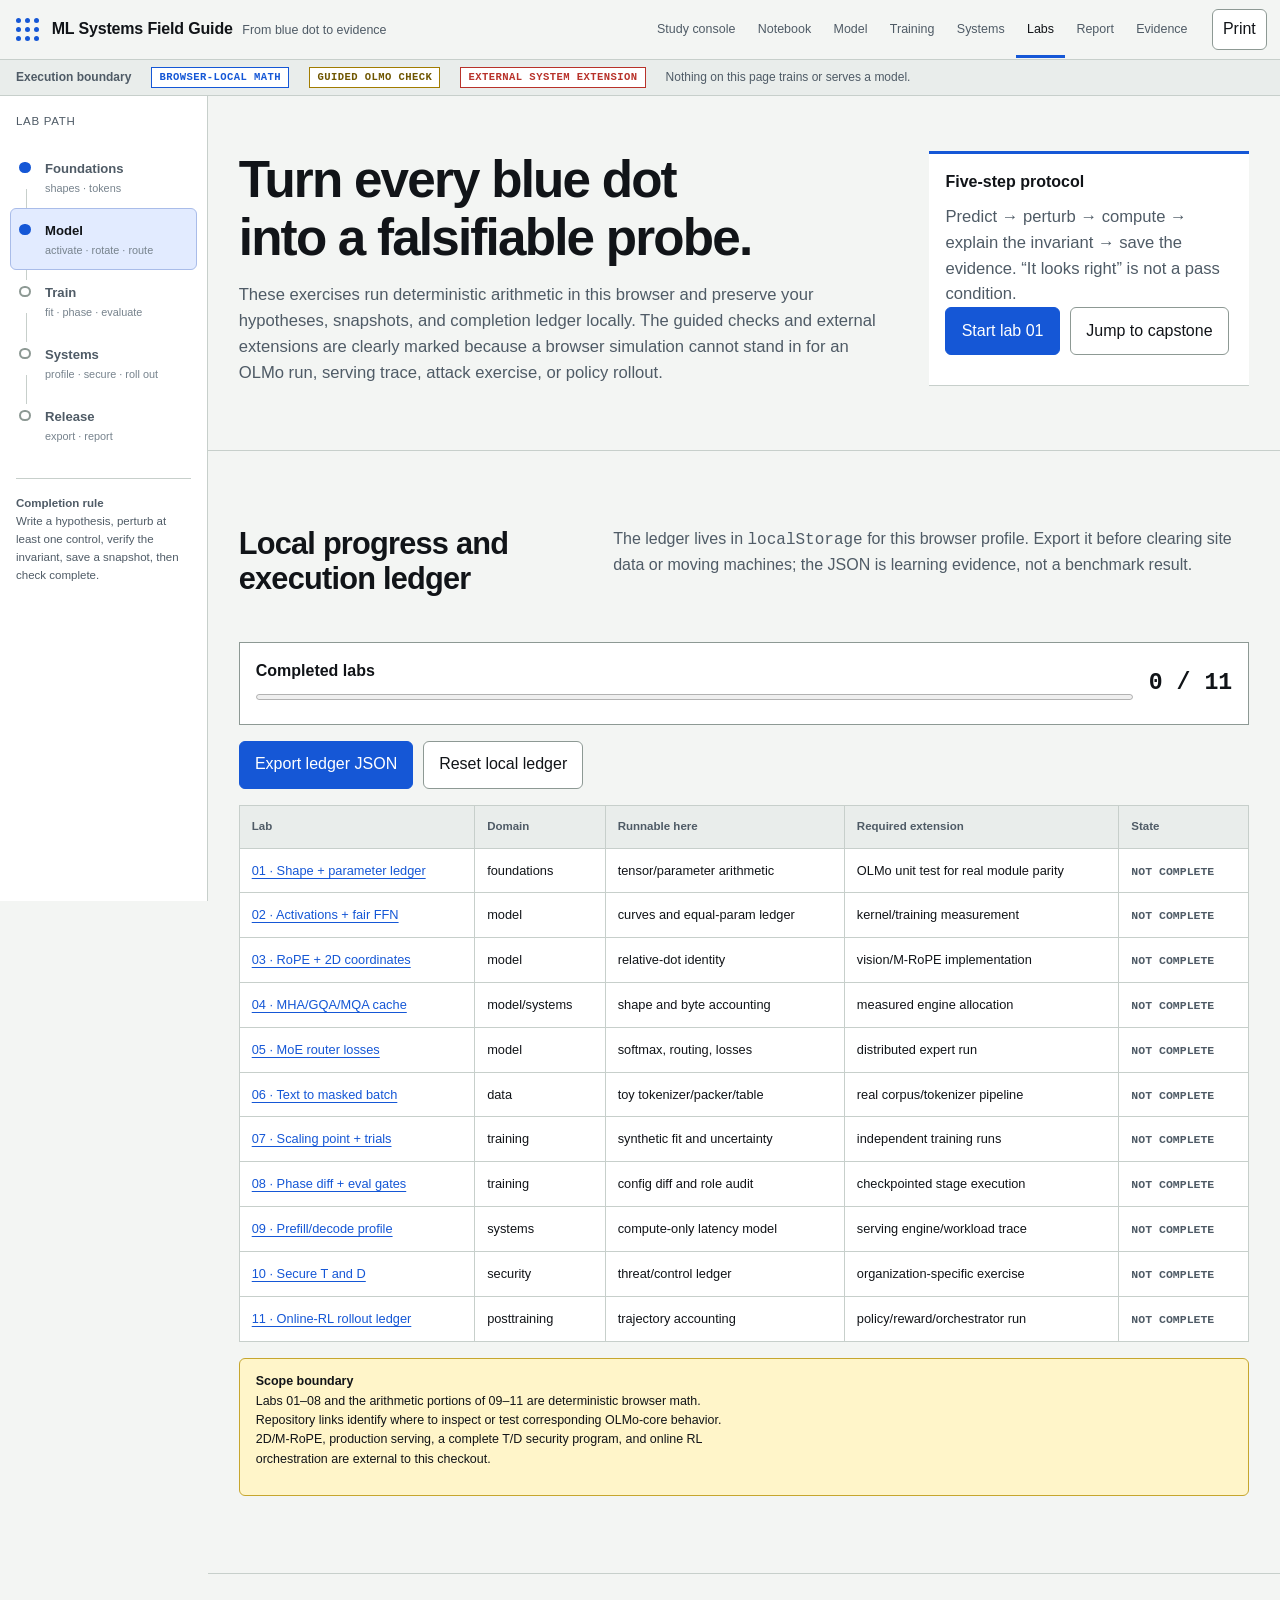
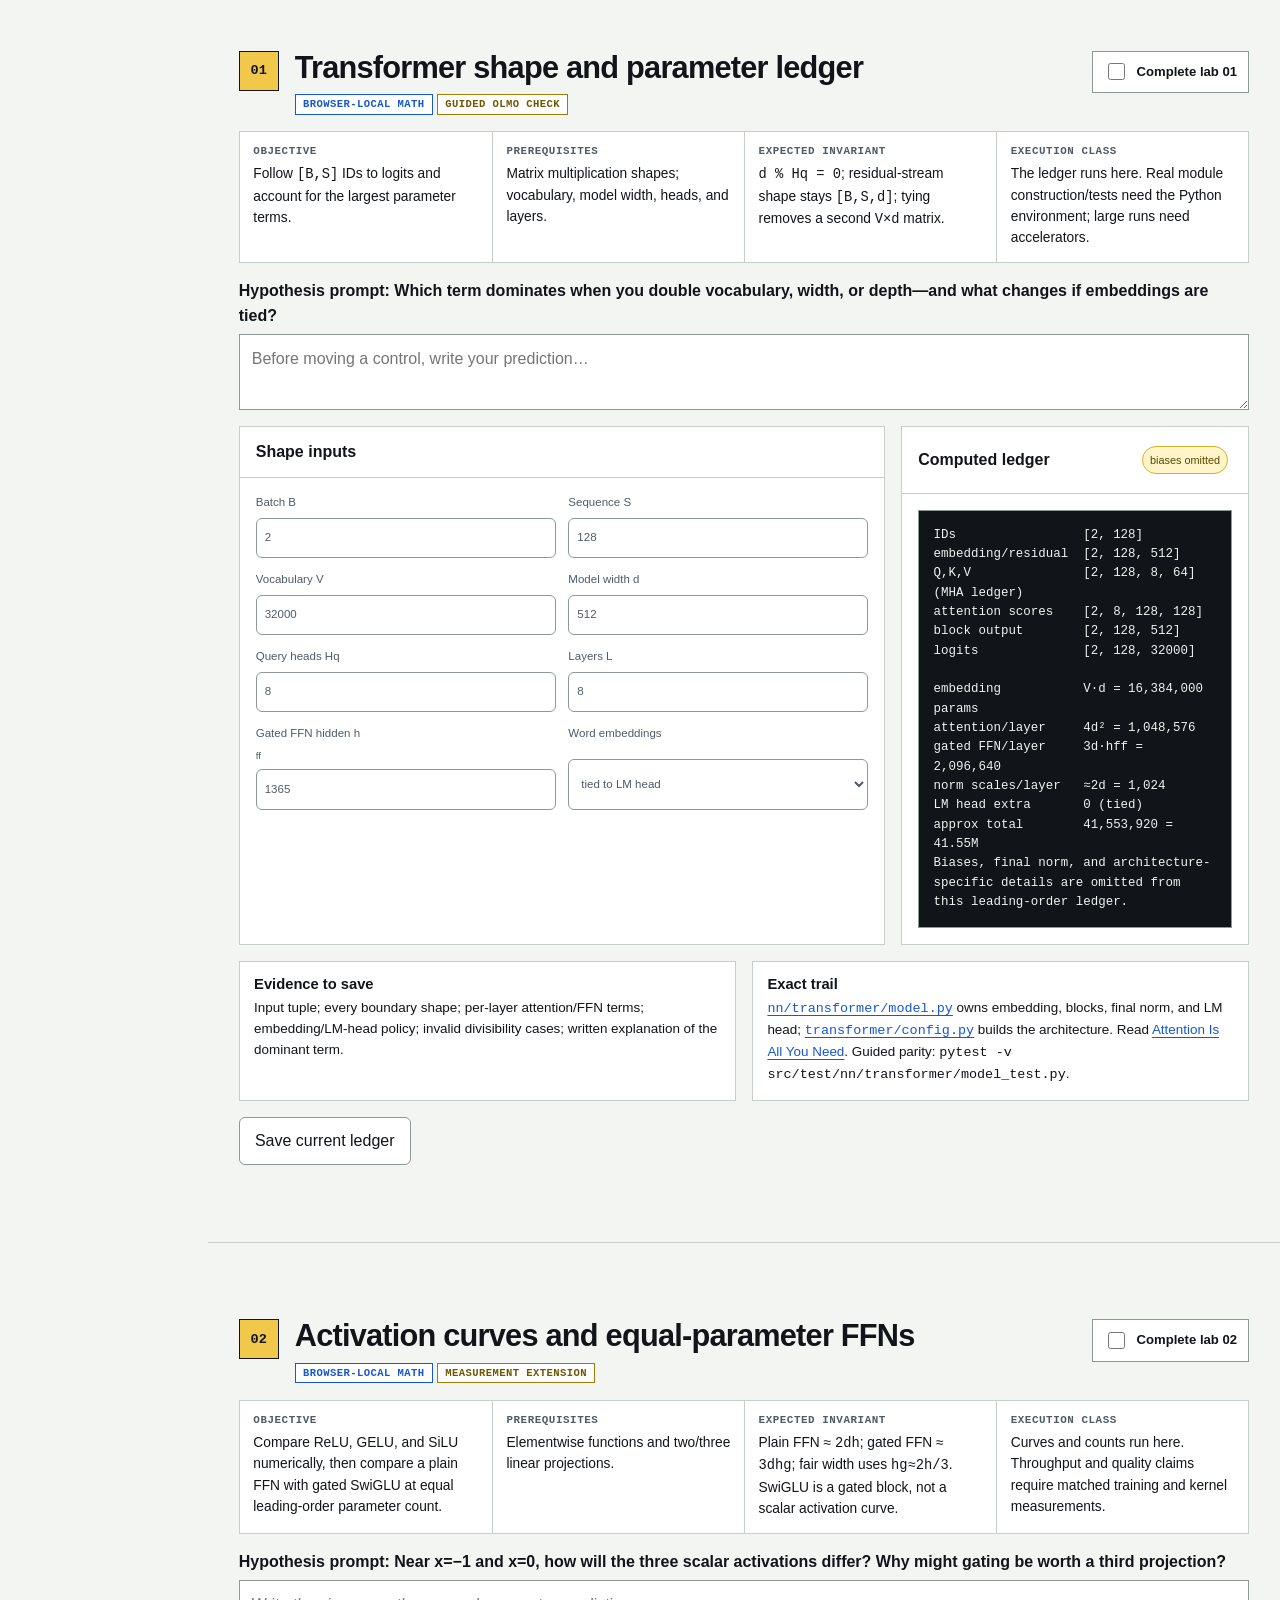
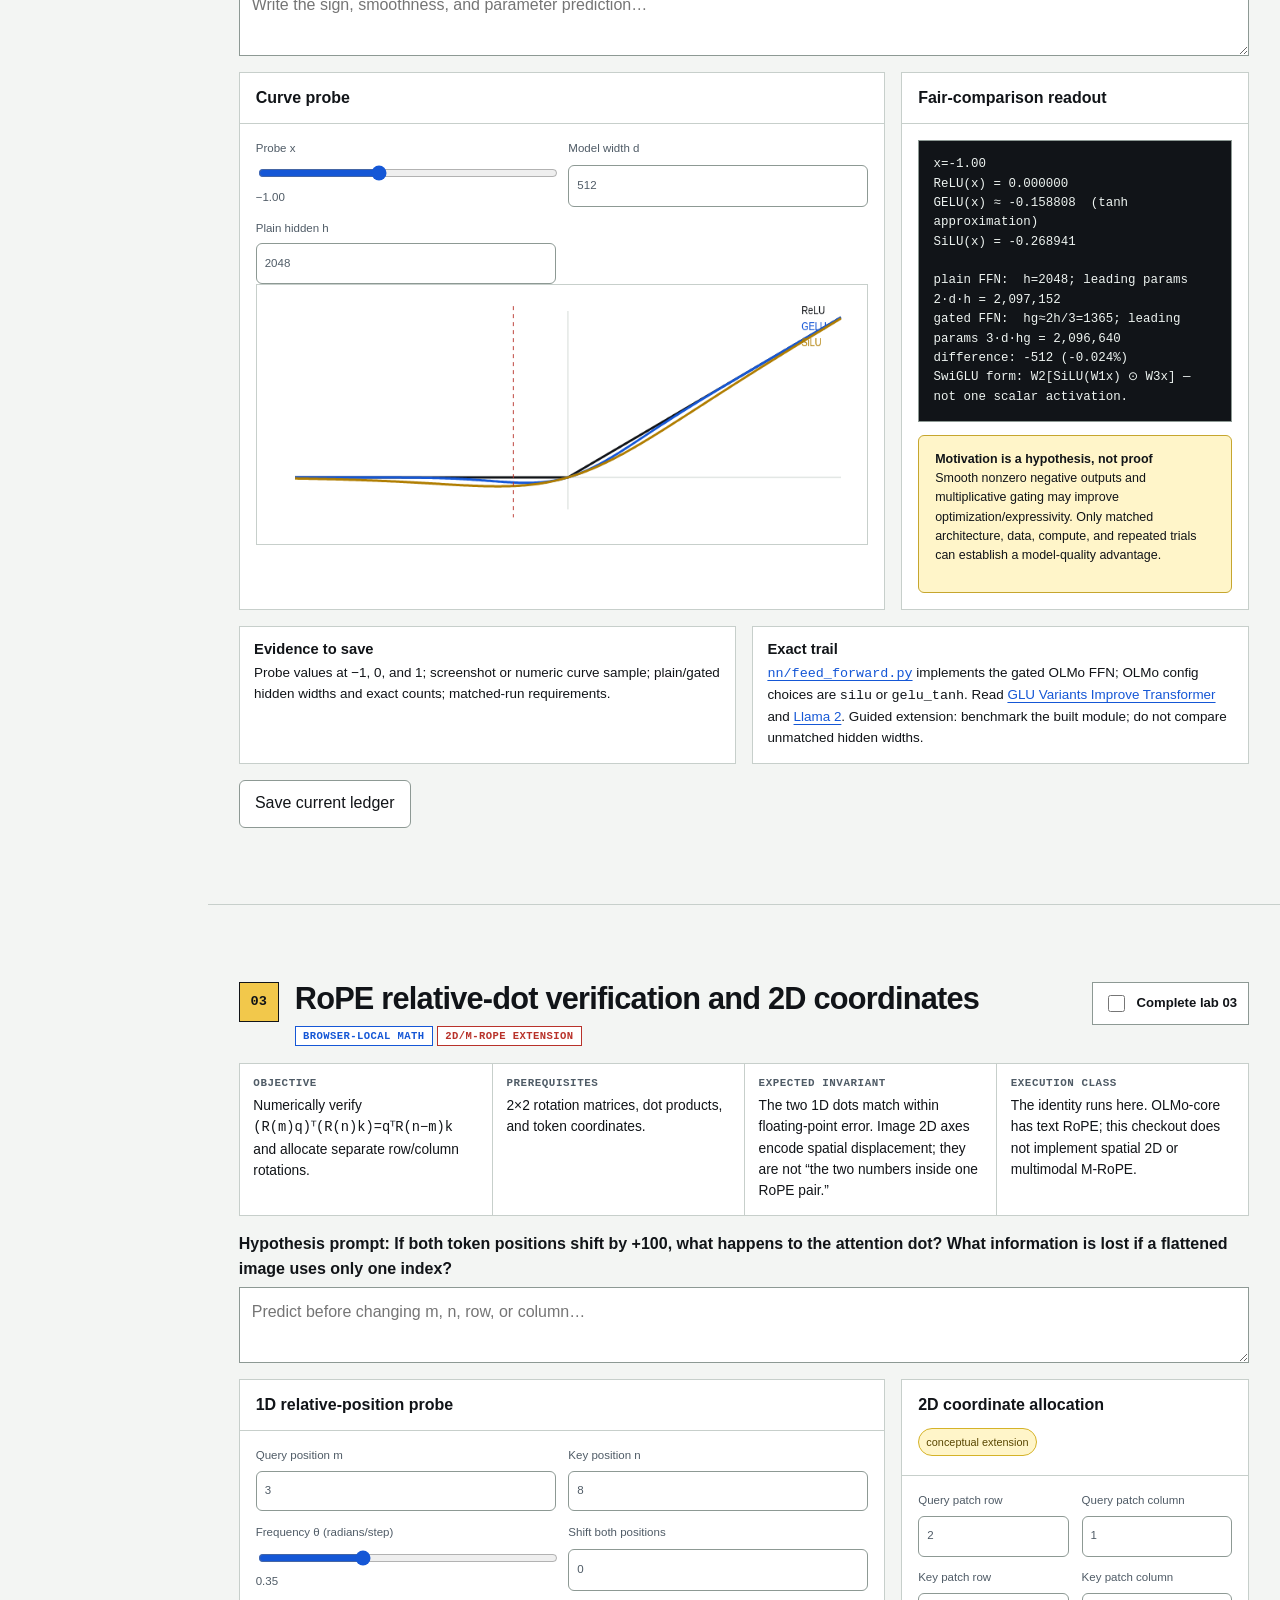
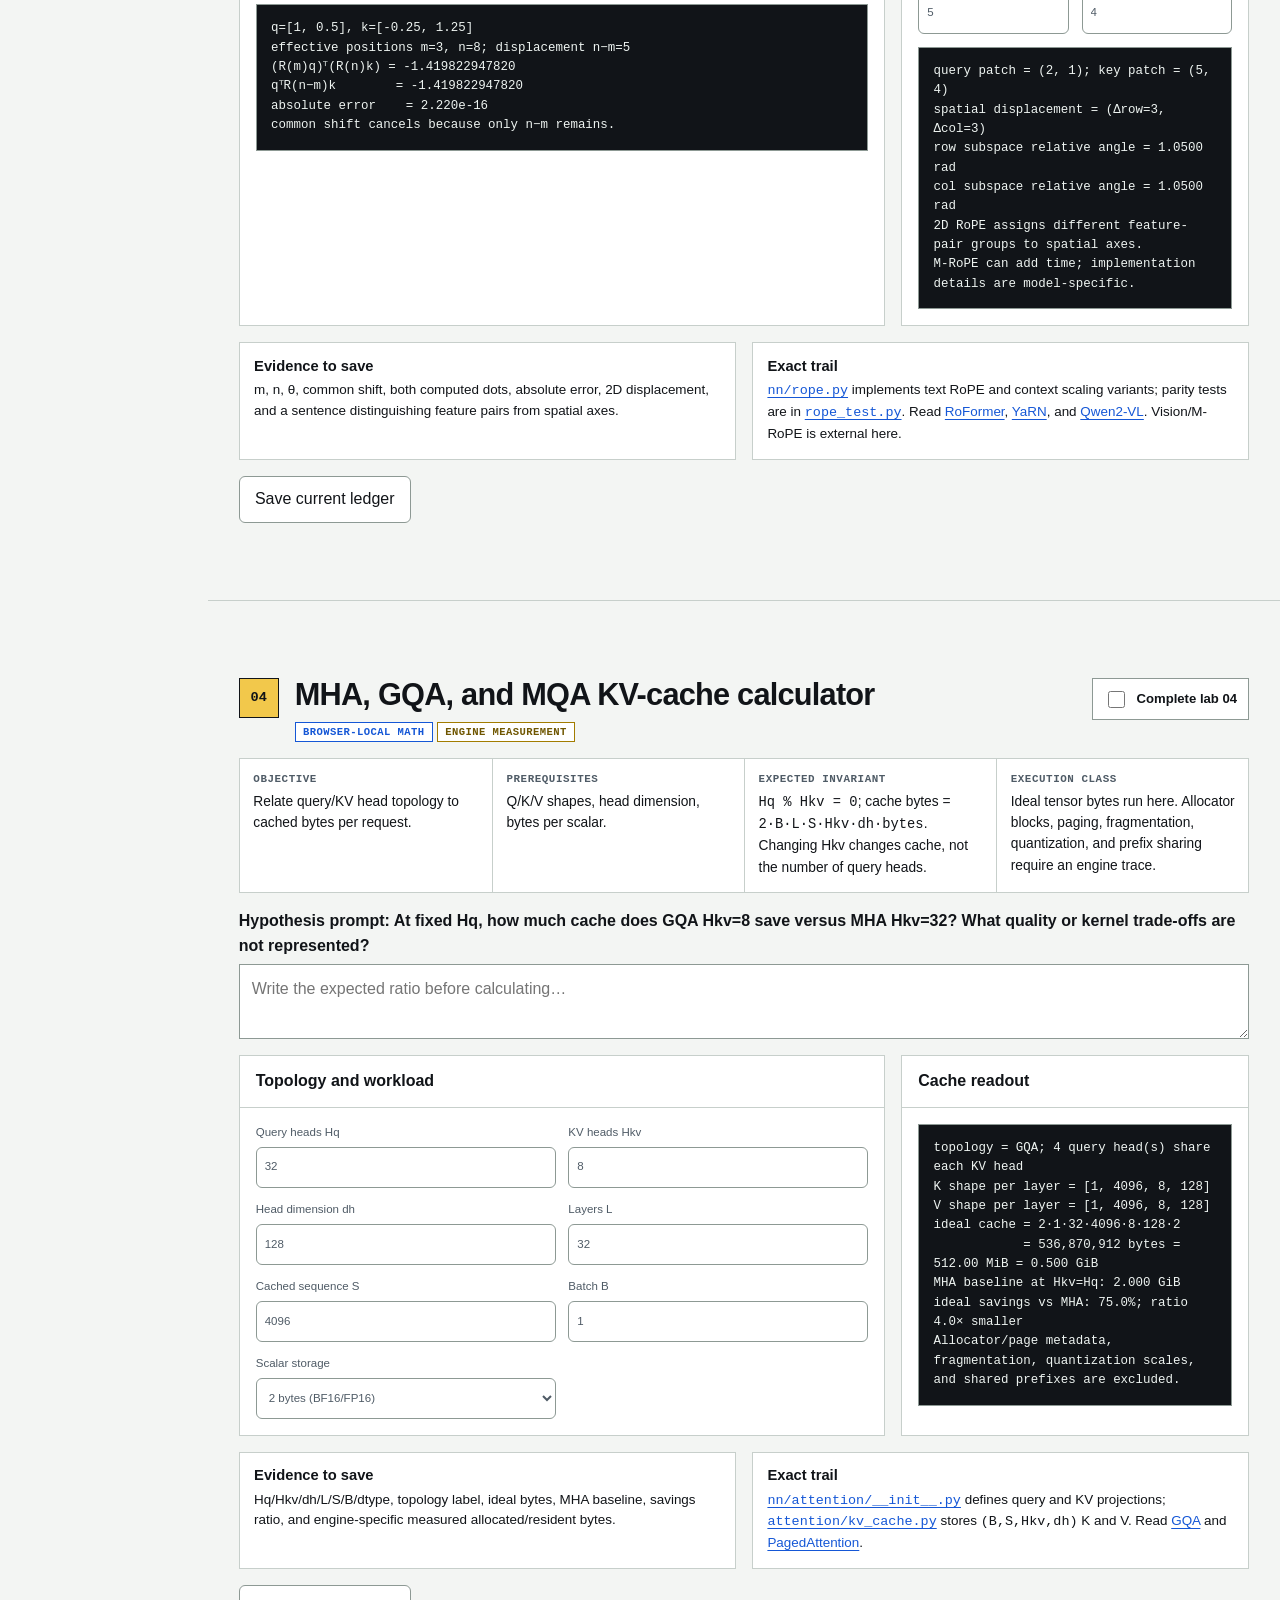
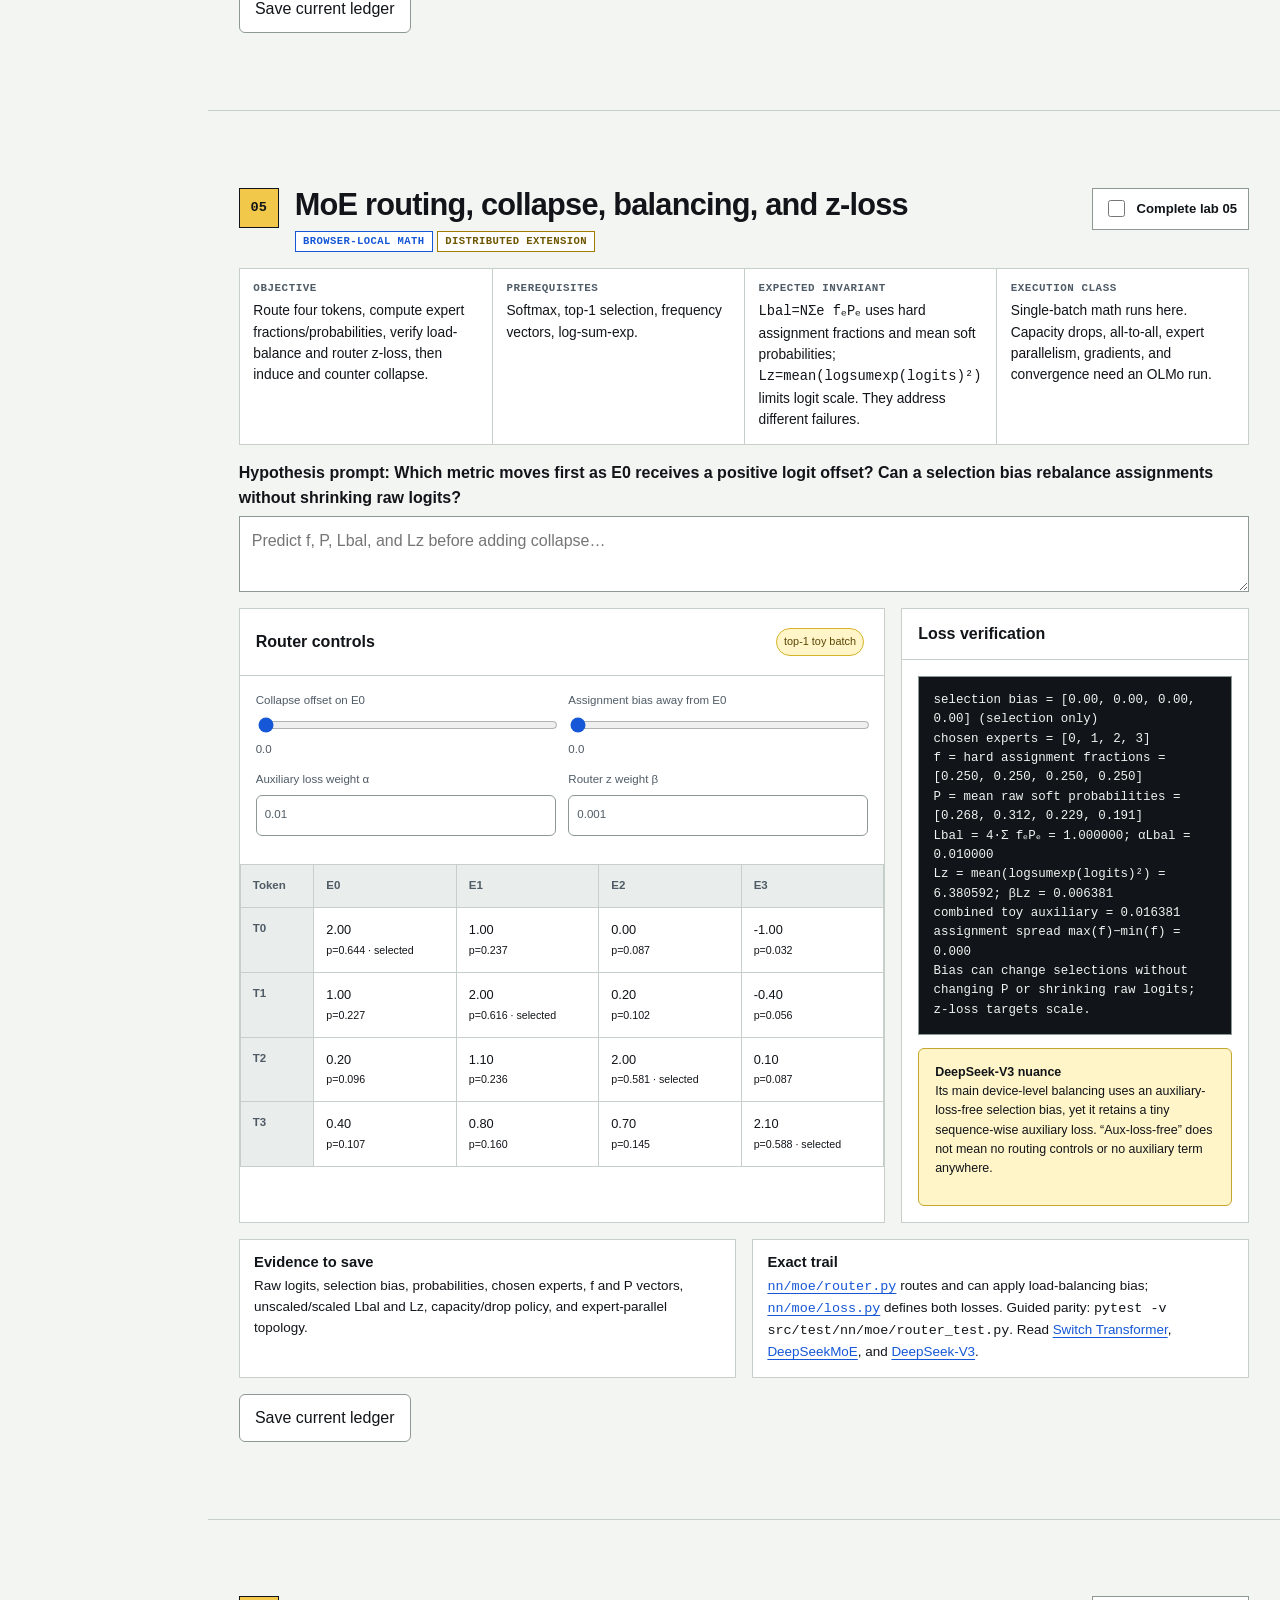
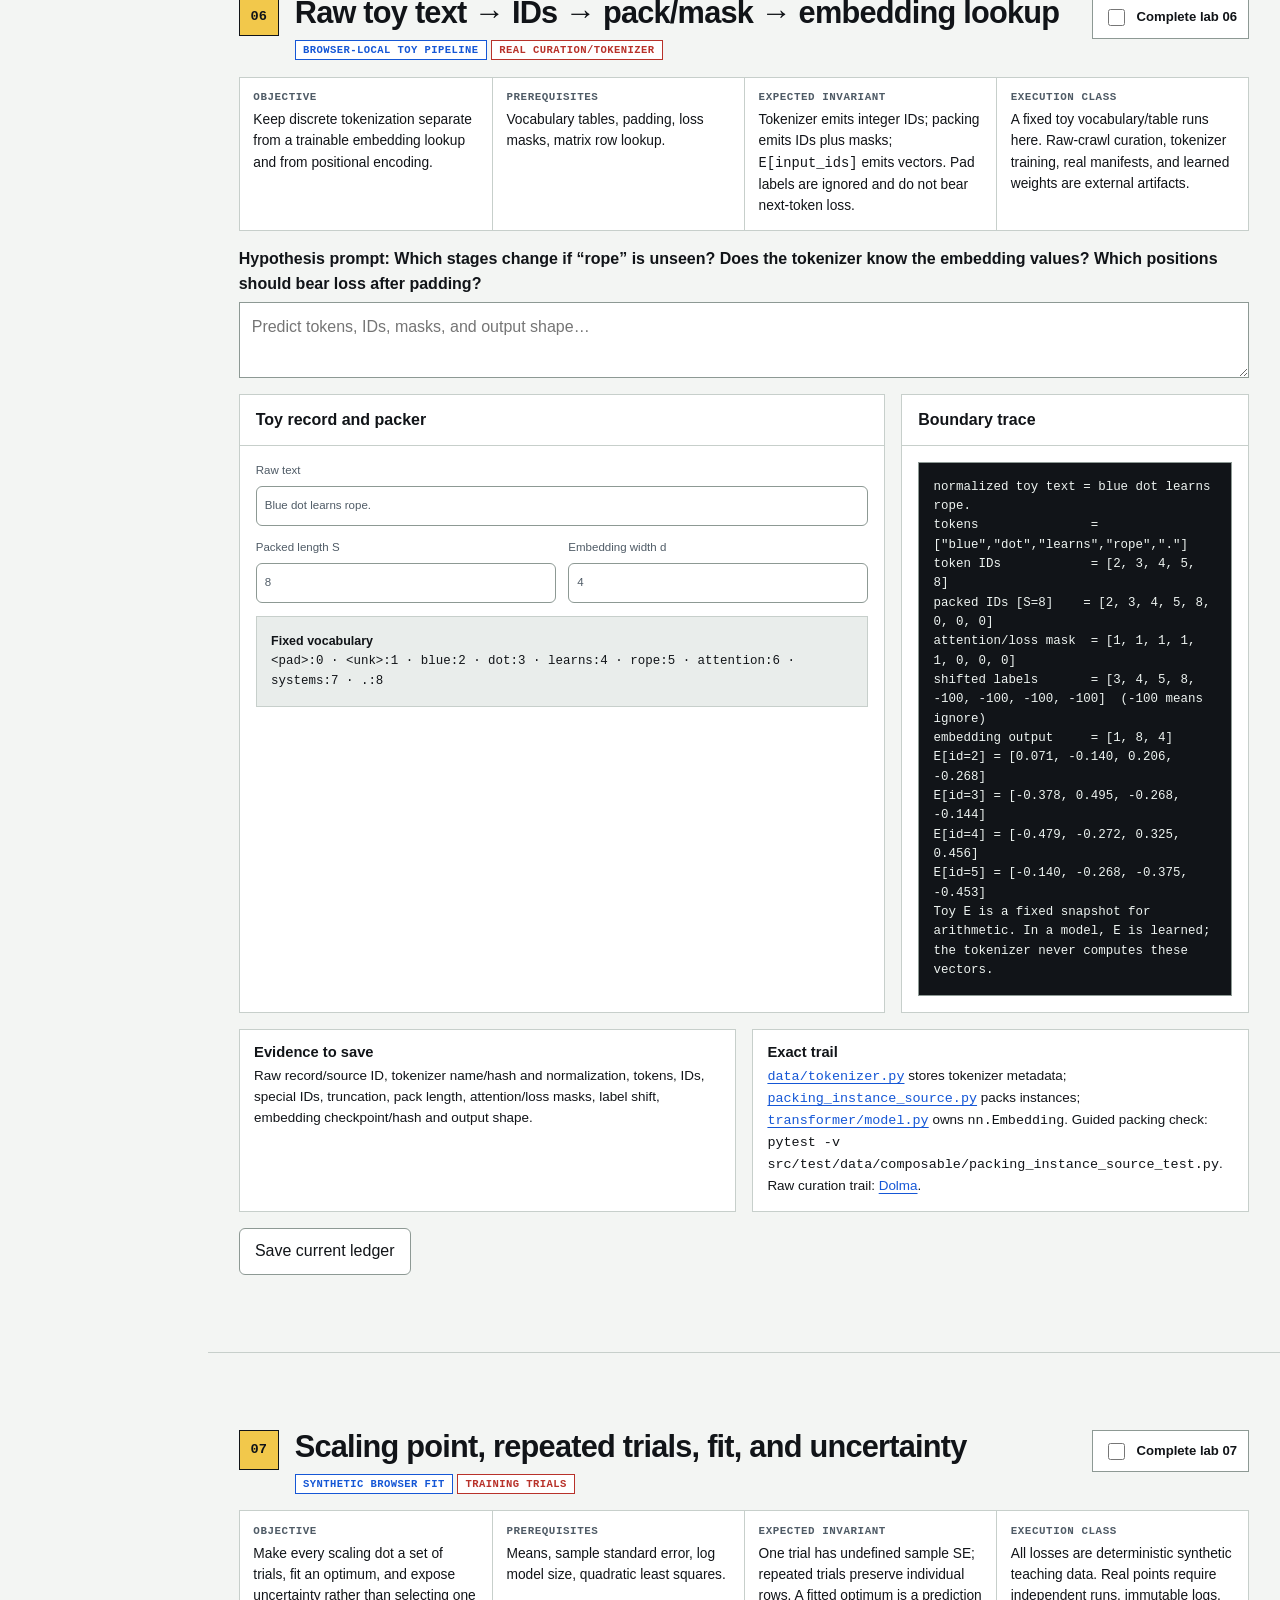
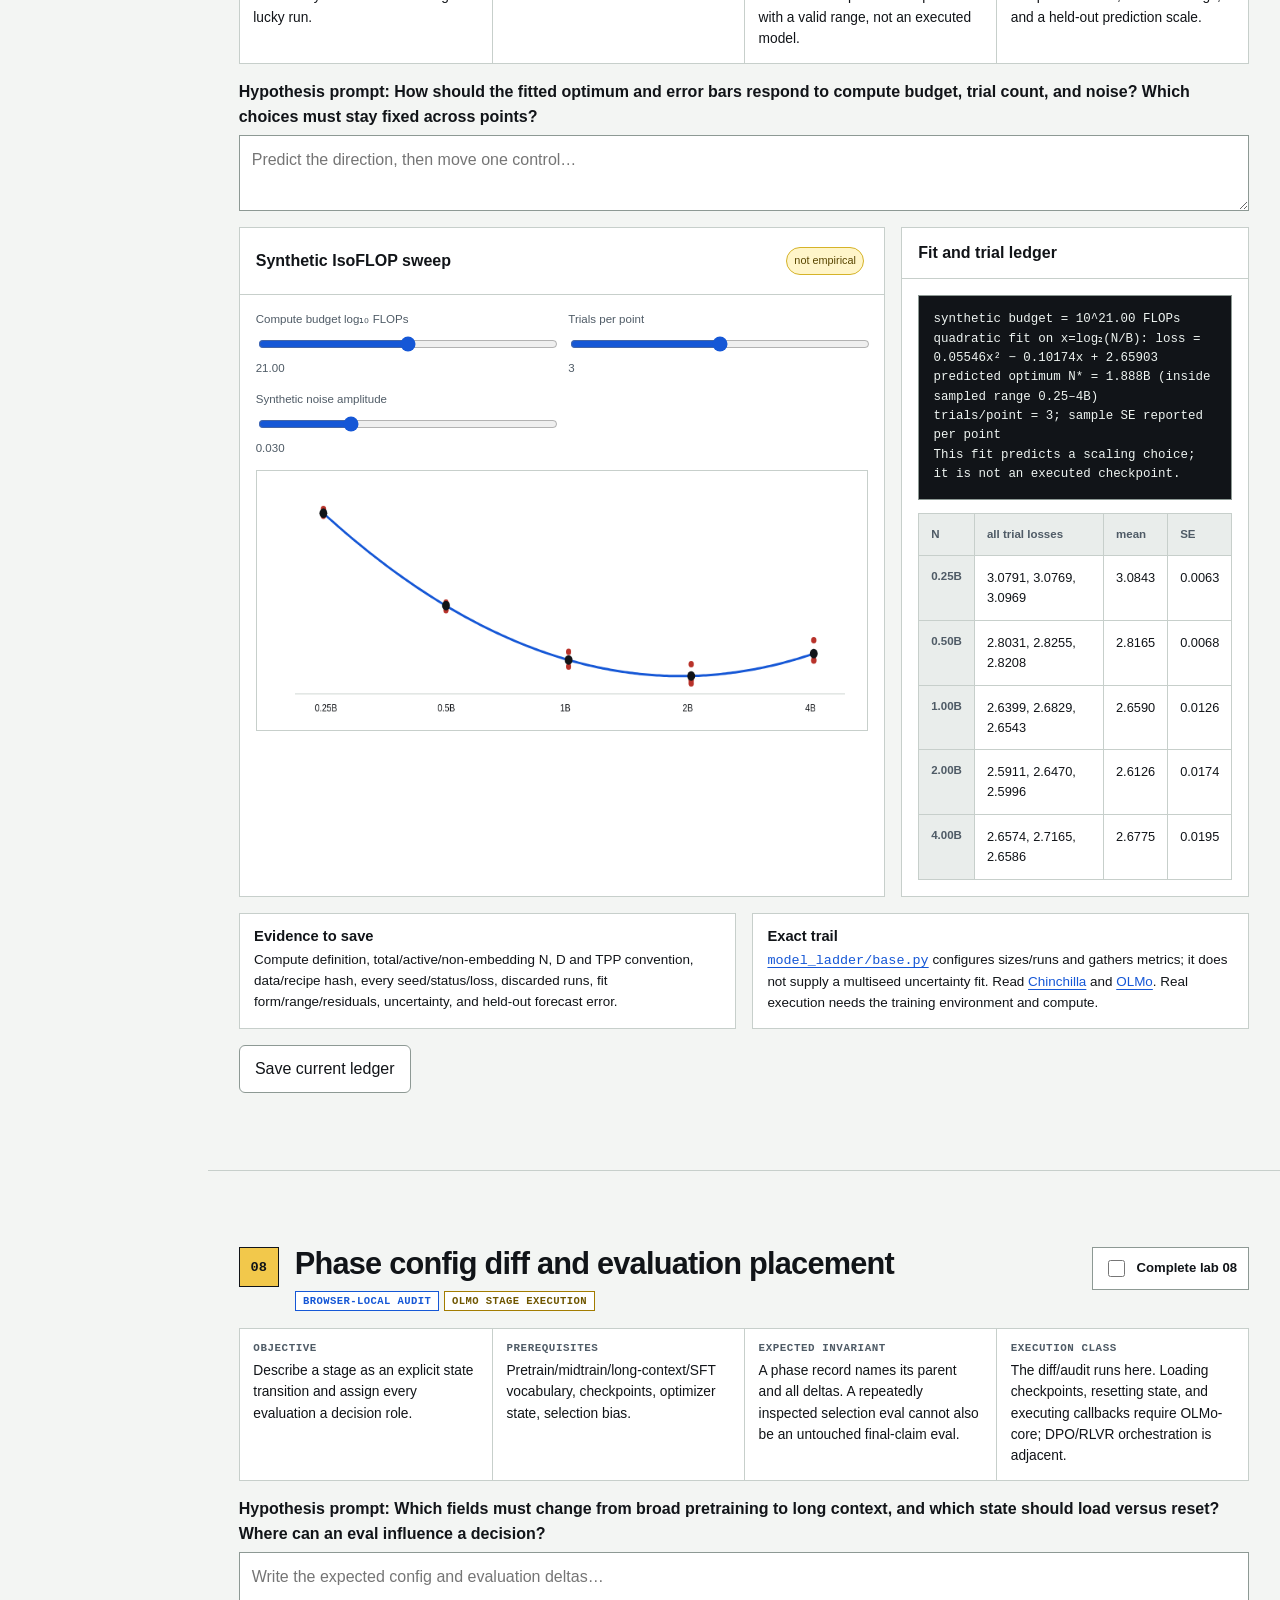
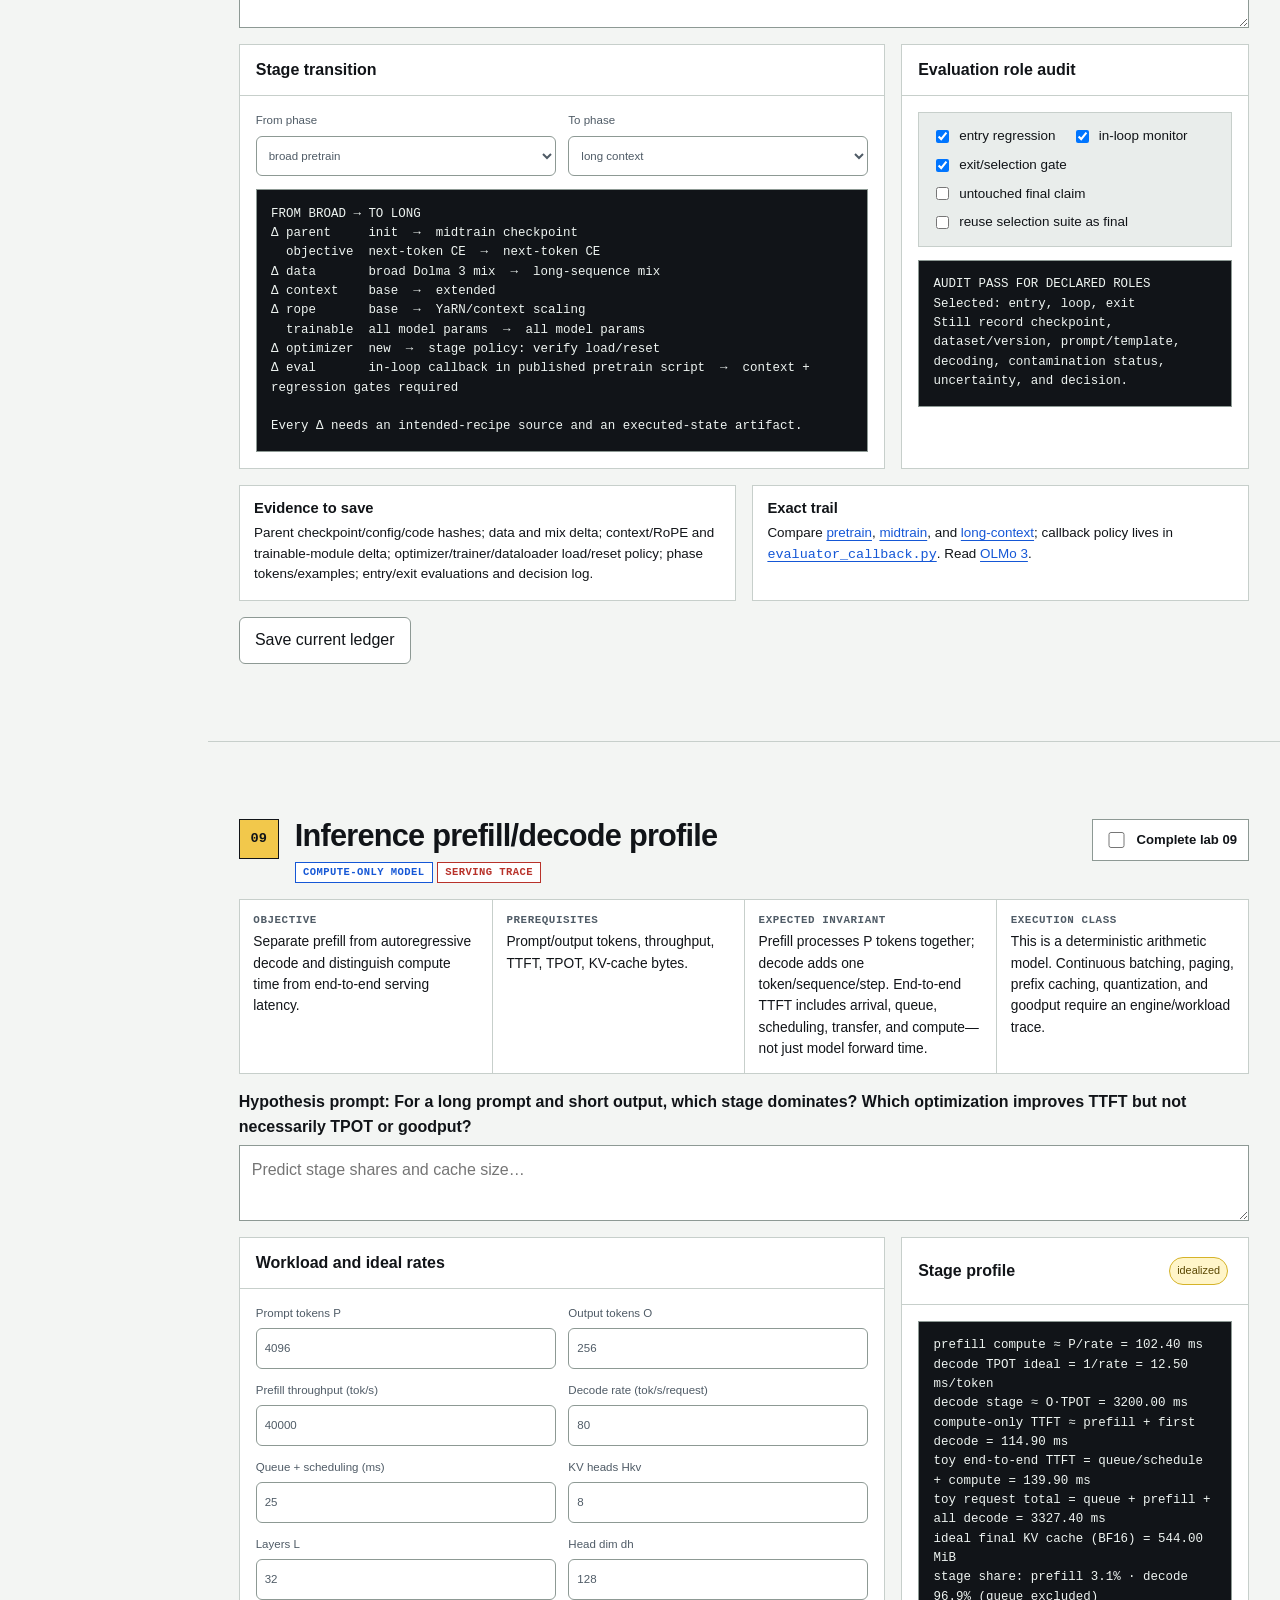
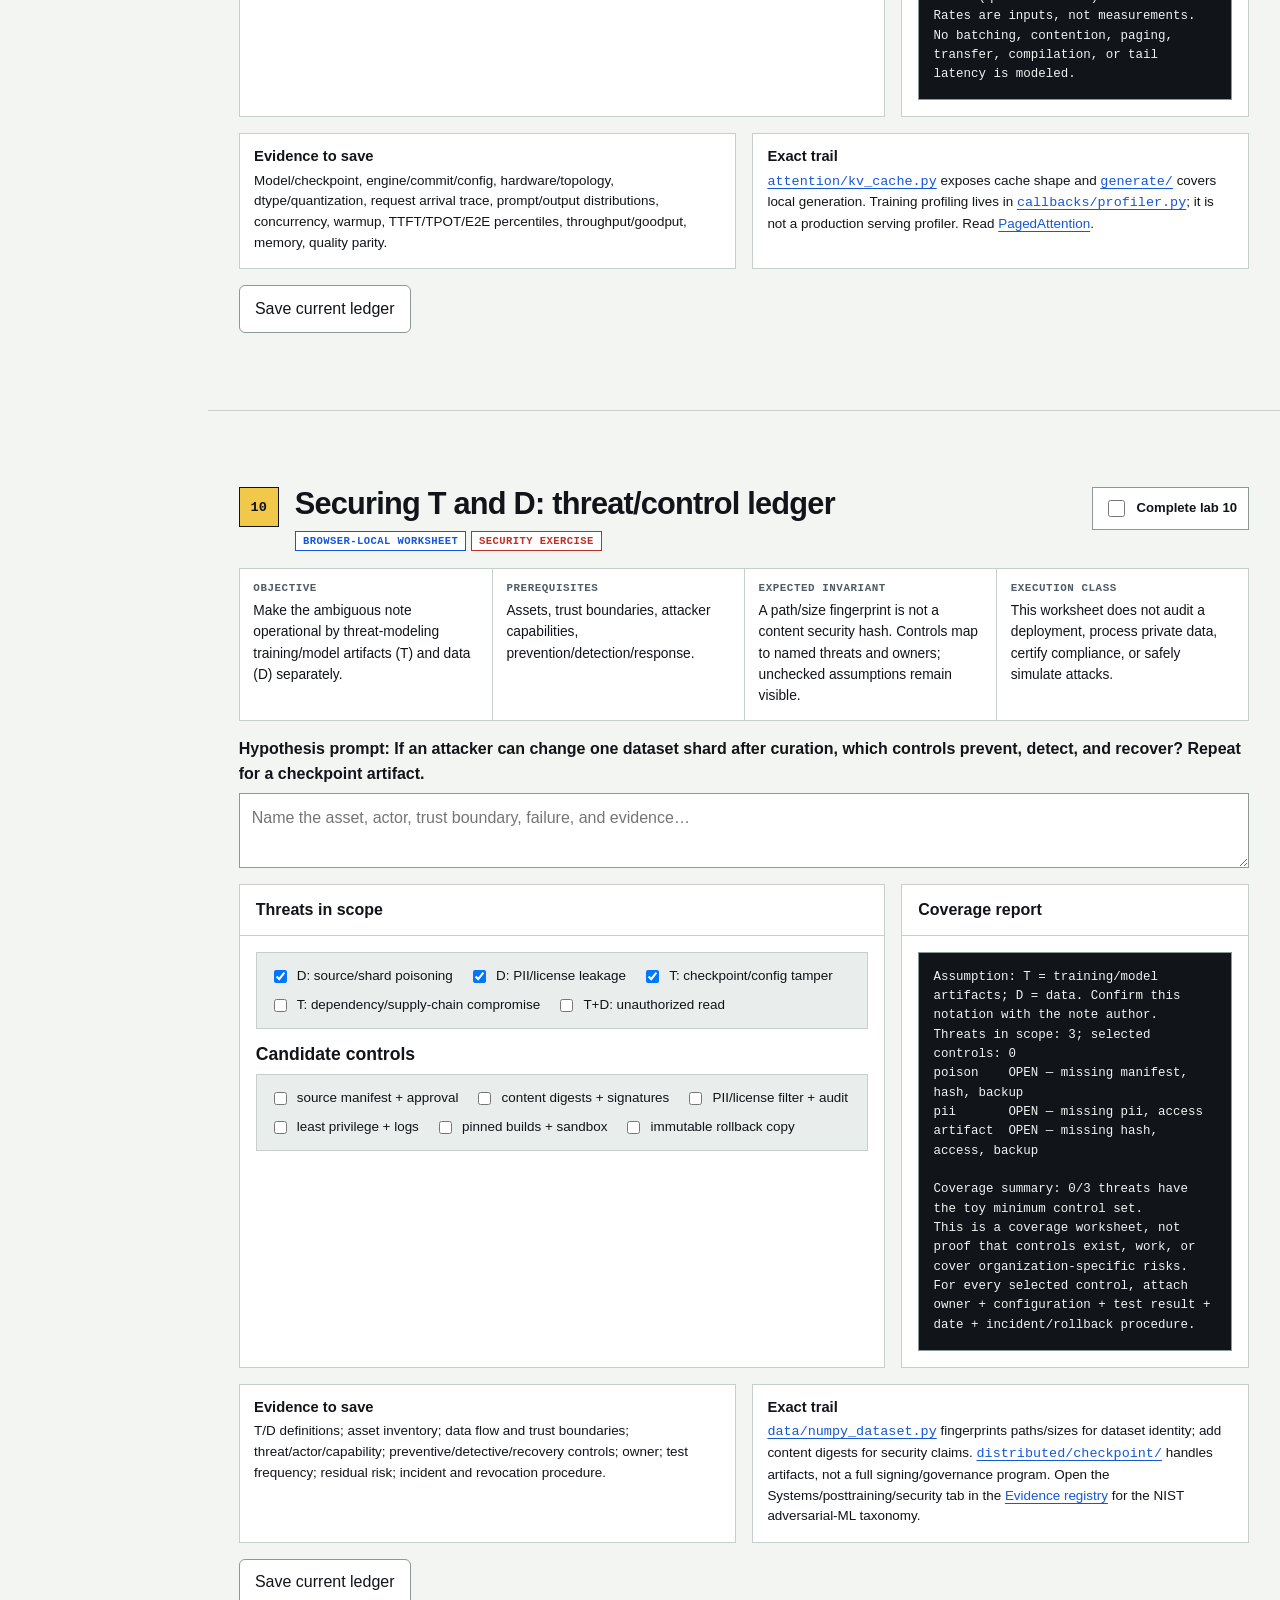
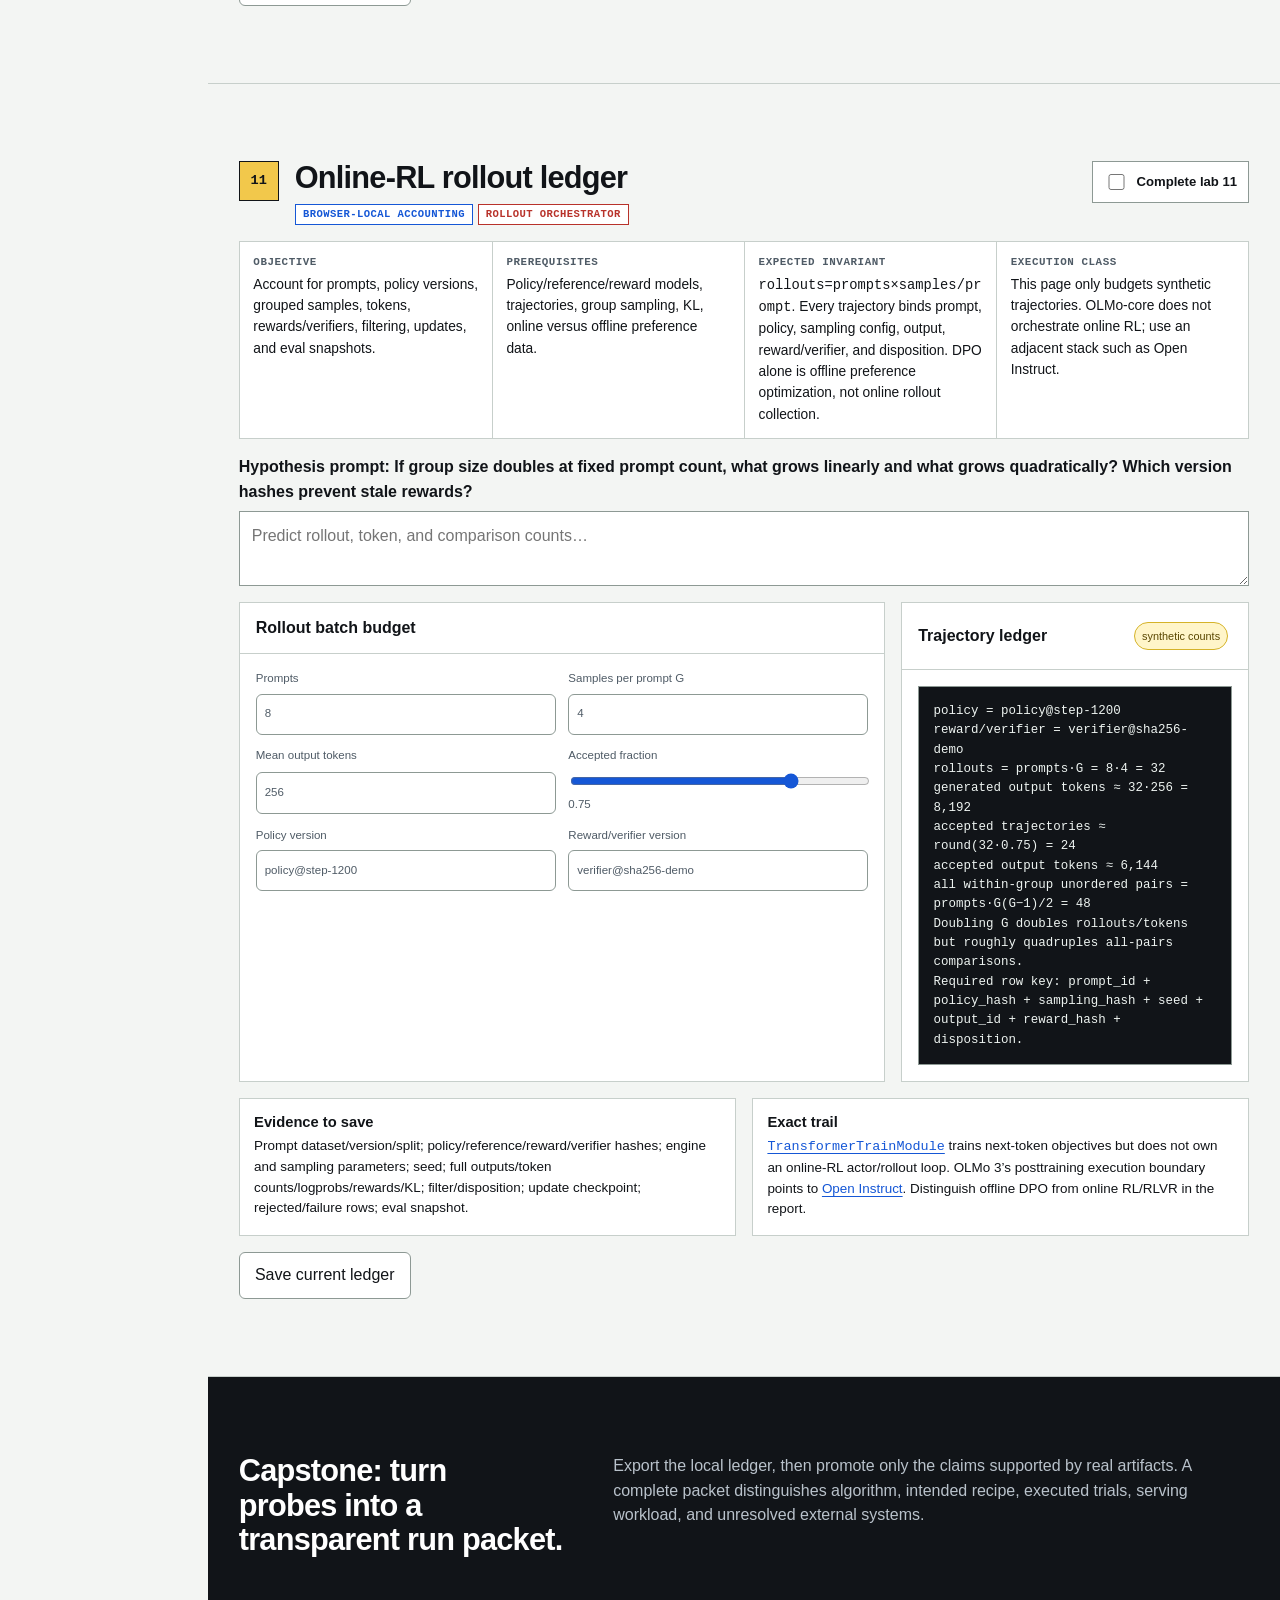
==== my-knowledge/mlsys-field-guide/labs.html @ 6e47fd7c "docs(learning): add executable labs and report ledger" ====
<!doctype html>
<html lang="en">
  <head>
    <meta charset="utf-8" />
    <meta name="viewport" content="width=device-width, initial-scale=1" />
    <meta name="description" content="Eleven deterministic, browser-local labs for Transformer math, data, scaling, training phases, inference, security, and RL rollouts." />
    <title>ML Systems Field Guide — Hands-on labs</title>
    <link rel="stylesheet" href="assets/css/site.css" />
    <script src="assets/js/site.js" defer></script>
    <style>
      .labs-progress {
        display: grid;
        grid-template-columns: minmax(0, 1fr) auto;
        gap: 1rem;
        align-items: center;
        padding: 1rem;
        border: 1px solid var(--rule-strong);
        background: var(--surface);
      }

      .labs-progress progress {
        width: 100%;
        height: 0.8rem;
        accent-color: var(--probe);
      }

      .progress-count {
        font: 700 1.45rem/1 var(--font-mono);
      }

      .lab-index {
        margin-top: 1rem;
        overflow-x: auto;
      }

      .lab-index a {
        white-space: nowrap;
      }

      .lab-state {
        display: inline-block;
        min-width: 5.3rem;
        color: var(--muted);
        font: 700 0.72rem/1.2 var(--font-mono);
        text-transform: uppercase;
      }

      .lab-state.is-done {
        color: var(--green);
      }

      .lab-sheet {
        scroll-margin-top: 7rem;
      }

      .lab-heading {
        display: grid;
        grid-template-columns: auto minmax(0, 1fr) auto;
        gap: 1rem;
        align-items: start;
        margin-bottom: 1rem;
      }

      .lab-number {
        display: grid;
        width: 2.5rem;
        height: 2.5rem;
        place-items: center;
        border: 1px solid var(--ink);
        background: var(--amber);
        font: 800 0.85rem/1 var(--font-mono);
      }

      .lab-heading h2 {
        margin-bottom: 0.3rem;
      }

      .completion-control {
        display: inline-flex;
        gap: 0.55rem;
        align-items: center;
        padding: 0.55rem 0.7rem;
        border: 1px solid var(--rule-strong);
        background: var(--surface);
        white-space: nowrap;
        font-size: 0.82rem;
        font-weight: 700;
      }

      .completion-control input {
        width: 1.05rem;
        height: 1.05rem;
        accent-color: var(--green);
      }

      .lab-brief {
        display: grid;
        grid-template-columns: repeat(4, minmax(0, 1fr));
        margin-bottom: 1rem;
        border: 1px solid var(--rule);
        background: var(--surface);
      }

      .lab-brief > div {
        min-width: 0;
        padding: 0.85rem;
      }

      .lab-brief > div + div {
        border-left: 1px solid var(--rule);
      }

      .lab-brief strong {
        display: block;
        margin-bottom: 0.3rem;
        color: var(--muted);
        font: 800 0.68rem/1.2 var(--font-mono);
        letter-spacing: 0.05em;
        text-transform: uppercase;
      }

      .lab-brief p {
        margin: 0;
        font-size: 0.86rem;
      }

      .hypothesis {
        display: grid;
        gap: 0.35rem;
        margin-bottom: 1rem;
        font-weight: 700;
      }

      .hypothesis textarea {
        width: 100%;
        min-height: 4.3rem;
        padding: 0.75rem;
        border: 1px solid var(--rule-strong);
        background: var(--surface);
        resize: vertical;
        font-weight: 400;
      }

      .lab-output {
        min-height: 5rem;
        padding: 0.9rem;
        border: 1px solid var(--rule-strong);
        background: var(--ink);
        color: #eef4f1;
        font: 0.78rem/1.55 var(--font-mono);
        white-space: pre-wrap;
        overflow-wrap: anywhere;
      }

      .lab-output strong {
        color: var(--amber);
      }

      .compact-output {
        min-height: 2.9rem;
      }

      .lab-trail {
        display: grid;
        grid-template-columns: minmax(0, 1fr) minmax(0, 1fr);
        gap: 1rem;
        margin-top: 1rem;
      }

      .lab-trail > div {
        padding: 0.9rem;
        border: 1px solid var(--rule);
        background: var(--surface);
      }

      .lab-trail h3 {
        margin-bottom: 0.35rem;
        font-size: 0.92rem;
      }

      .lab-trail p,
      .lab-trail ul {
        margin-bottom: 0;
        font-size: 0.84rem;
      }

      .lab-actions {
        display: flex;
        flex-wrap: wrap;
        gap: 0.6rem;
        align-items: center;
        margin-top: 1rem;
      }

      .snapshot-status {
        color: var(--muted);
        font-size: 0.8rem;
      }

      .output-table-wrap {
        margin-top: 0.8rem;
        overflow-x: auto;
      }

      .output-table-wrap table {
        width: 100%;
      }

      .inline-checks {
        display: flex;
        flex-wrap: wrap;
        gap: 0.5rem 1rem;
        padding: 0.8rem;
        border: 1px solid var(--rule);
        background: var(--surface-2);
      }

      .inline-checks label {
        display: inline-flex;
        gap: 0.45rem;
        align-items: center;
        font-size: 0.84rem;
      }

      .lab-code {
        padding: 0.9rem;
        border: 1px solid var(--rule);
        background: var(--surface-2);
        font-size: 0.78rem;
      }

      .canvas-frame {
        min-height: 16rem;
        padding: 0.6rem;
        border: 1px solid var(--rule);
        background: var(--surface);
      }

      .canvas-frame canvas {
        display: block;
        width: 100%;
        height: 15rem;
      }

      .capability-tag {
        display: inline-flex;
        align-items: center;
        padding: 0.25rem 0.45rem;
        border: 1px solid var(--rule-strong);
        background: var(--surface);
        font: 700 0.66rem/1 var(--font-mono);
        letter-spacing: 0.04em;
        text-transform: uppercase;
      }

      .capability-tag.browser {
        border-color: var(--probe);
        color: var(--probe);
      }

      .capability-tag.guided {
        border-color: #a27c00;
        color: #6f5600;
      }

      .capability-tag.external {
        border-color: var(--red);
        color: var(--red);
      }

      .diff-list {
        margin: 0;
        padding-left: 1.4rem;
        font: 0.77rem/1.5 var(--font-mono);
      }

      .diff-list .changed {
        color: #ffe386;
      }

      @media (max-width: 980px) {
        .lab-brief {
          grid-template-columns: repeat(2, minmax(0, 1fr));
        }

        .lab-brief > div:nth-child(3) {
          border-left: 0;
        }

        .lab-brief > div:nth-child(n + 3) {
          border-top: 1px solid var(--rule);
        }
      }

      @media (max-width: 620px) {
        .labs-progress,
        .lab-heading,
        .lab-brief,
        .lab-trail {
          grid-template-columns: 1fr;
        }

        .lab-brief > div + div,
        .lab-brief > div:nth-child(3) {
          border-top: 1px solid var(--rule);
          border-left: 0;
        }

        .completion-control {
          justify-self: start;
        }
      }
    </style>
  </head>
  <body>
    <!--
    THESIS: Knowledge becomes operational only when a learner predicts, perturbs, verifies, and saves evidence; refuse passive concept cards and fake “run” buttons.
    OWN-WORLD: Eleven matte lab sheets, a persistent ledger, exact invariants, and explicit execution boundaries in the same pipeline-debugger visual language.
    STORY: Start at shapes and local math, cross data and training decisions, then profile serving, threat-model T and D, and account for online-RL rollouts before a report capstone.
    FIRST VIEWPORT: Progress ledger, execution-boundary legend, and lab index; the learner sees scope and unfinished work before any exercise.
    FORM: Pipeline Debugger task-led hybrid, seed f328a503.
    FINISH: Browser-local outputs are teaching calculations, not model-run evidence; every lab names the artifact needed to make a stronger claim.
    -->
    <a class="skip-link" href="#main">Skip to the lab ledger</a>
    <header class="utility-bar">
      <a class="brand" href="index.html" aria-label="ML Systems Field Guide home"><span class="brand-mark" aria-hidden="true"><i></i><i></i><i></i><i></i><i></i><i></i><i></i><i></i><i></i></span><span class="brand-copy"><strong>ML Systems Field Guide</strong><span>From blue dot to evidence</span></span></a>
      <nav class="primary-nav" data-primary-nav aria-label="Primary navigation"><a href="index.html">Study console</a><a href="notebook.html">Notebook</a><a href="model.html">Model</a><a href="training.html">Training</a><a href="systems.html">Systems</a><a href="labs.html" aria-current="page">Labs</a><a href="report.html">Report</a><a href="sources.html">Evidence</a></nav>
      <div class="utility-actions"><button class="utility-button" type="button" data-print>Print</button><button class="utility-button nav-toggle" type="button" data-nav-toggle aria-expanded="false">Menu</button></div>
    </header>

    <div class="evidence-ribbon" role="note" aria-label="Lab execution boundaries">
      <strong>Execution boundary</strong>
      <span class="capability-tag browser">browser-local math</span>
      <span class="capability-tag guided">guided OLMo check</span>
      <span class="capability-tag external">external system extension</span>
      <span>Nothing on this page trains or serves a model.</span>
    </div>

    <div class="app-shell">
      <aside class="lifecycle-rail" aria-label="Learning lifecycle">
        <p class="rail-heading">Lab path</p>
        <ol class="rail-list">
          <li class="is-complete"><a href="#foundations"><span class="rail-dot"></span><span class="rail-label"><strong>Foundations</strong><small>shapes · tokens</small></span></a></li>
          <li><a href="#model-labs" aria-current="step"><span class="rail-dot"></span><span class="rail-label"><strong>Model</strong><small>activate · rotate · route</small></span></a></li>
          <li><a href="#training-labs"><span class="rail-dot"></span><span class="rail-label"><strong>Train</strong><small>fit · phase · evaluate</small></span></a></li>
          <li><a href="#systems-labs"><span class="rail-dot"></span><span class="rail-label"><strong>Systems</strong><small>profile · secure · roll out</small></span></a></li>
          <li><a href="#capstone"><span class="rail-dot"></span><span class="rail-label"><strong>Release</strong><small>export · report</small></span></a></li>
        </ol>
        <div class="rail-block"><strong>Completion rule</strong><p>Write a hypothesis, perturb at least one control, verify the invariant, save a snapshot, then check complete.</p></div>
      </aside>

      <main class="page-main" id="main">
        <section class="page-lede" aria-labelledby="page-title">
          <div><h1 id="page-title">Turn every blue dot into a falsifiable probe.</h1><p>These exercises run deterministic arithmetic in this browser and preserve your hypotheses, snapshots, and completion ledger locally. The guided checks and external extensions are clearly marked because a browser simulation cannot stand in for an OLMo run, serving trace, attack exercise, or policy rollout.</p></div>
          <div class="lede-controls"><strong>Five-step protocol</strong><p>Predict → perturb → compute → explain the invariant → save the evidence. “It looks right” is not a pass condition.</p><div class="button-row"><a class="button button-primary" href="#lab-shapes">Start lab 01</a><a class="button" href="#capstone">Jump to capstone</a></div></div>
        </section>

        <section id="foundations" class="section-band" aria-labelledby="ledger-title">
          <div class="section-heading"><h2 id="ledger-title">Local progress and execution ledger</h2><p>The ledger lives in <code>localStorage</code> for this browser profile. Export it before clearing site data or moving machines; the JSON is learning evidence, not a benchmark result.</p></div>
          <div class="labs-progress">
            <div><label for="lab-progress"><strong>Completed labs</strong></label><progress id="lab-progress" max="11" value="0">0 of 11</progress></div>
            <output class="progress-count" id="lab-progress-count" aria-live="polite">0 / 11</output>
          </div>
          <div class="lab-actions"><button class="button button-primary" id="export-ledger" type="button">Export ledger JSON</button><button class="button" id="reset-ledger" type="button">Reset local ledger</button><span class="snapshot-status" id="ledger-status" role="status"></span></div>
          <div class="lab-index" role="region" aria-label="Lab index" tabindex="0"><table class="evidence-table"><thead><tr><th>Lab</th><th>Domain</th><th>Runnable here</th><th>Required extension</th><th>State</th></tr></thead><tbody>
            <tr><td><a href="#lab-shapes">01 · Shape + parameter ledger</a></td><td>foundations</td><td>tensor/parameter arithmetic</td><td>OLMo unit test for real module parity</td><td><span class="lab-state" data-ledger-state="lab-shapes">not complete</span></td></tr>
            <tr><td><a href="#lab-activations">02 · Activations + fair FFN</a></td><td>model</td><td>curves and equal-param ledger</td><td>kernel/training measurement</td><td><span class="lab-state" data-ledger-state="lab-activations">not complete</span></td></tr>
            <tr><td><a href="#lab-rope">03 · RoPE + 2D coordinates</a></td><td>model</td><td>relative-dot identity</td><td>vision/M-RoPE implementation</td><td><span class="lab-state" data-ledger-state="lab-rope">not complete</span></td></tr>
            <tr><td><a href="#lab-kv">04 · MHA/GQA/MQA cache</a></td><td>model/systems</td><td>shape and byte accounting</td><td>measured engine allocation</td><td><span class="lab-state" data-ledger-state="lab-kv">not complete</span></td></tr>
            <tr><td><a href="#lab-moe">05 · MoE router losses</a></td><td>model</td><td>softmax, routing, losses</td><td>distributed expert run</td><td><span class="lab-state" data-ledger-state="lab-moe">not complete</span></td></tr>
            <tr><td><a href="#lab-tokens">06 · Text to masked batch</a></td><td>data</td><td>toy tokenizer/packer/table</td><td>real corpus/tokenizer pipeline</td><td><span class="lab-state" data-ledger-state="lab-tokens">not complete</span></td></tr>
            <tr><td><a href="#lab-scaling">07 · Scaling point + trials</a></td><td>training</td><td>synthetic fit and uncertainty</td><td>independent training runs</td><td><span class="lab-state" data-ledger-state="lab-scaling">not complete</span></td></tr>
            <tr><td><a href="#lab-phases">08 · Phase diff + eval gates</a></td><td>training</td><td>config diff and role audit</td><td>checkpointed stage execution</td><td><span class="lab-state" data-ledger-state="lab-phases">not complete</span></td></tr>
            <tr><td><a href="#lab-inference">09 · Prefill/decode profile</a></td><td>systems</td><td>compute-only latency model</td><td>serving engine/workload trace</td><td><span class="lab-state" data-ledger-state="lab-inference">not complete</span></td></tr>
            <tr><td><a href="#lab-security">10 · Secure T and D</a></td><td>security</td><td>threat/control ledger</td><td>organization-specific exercise</td><td><span class="lab-state" data-ledger-state="lab-security">not complete</span></td></tr>
            <tr><td><a href="#lab-rl">11 · Online-RL rollout ledger</a></td><td>posttraining</td><td>trajectory accounting</td><td>policy/reward/orchestrator run</td><td><span class="lab-state" data-ledger-state="lab-rl">not complete</span></td></tr>
          </tbody></table></div>
          <div class="caution-box" style="margin-top:1rem"><strong>Scope boundary</strong><p>Labs 01–08 and the arithmetic portions of 09–11 are deterministic browser math. Repository links identify where to inspect or test corresponding OLMo-core behavior. 2D/M-RoPE, production serving, a complete T/D security program, and online RL orchestration are external to this checkout.</p></div>
        </section>

        <section id="lab-shapes" class="section-band lab-sheet" aria-labelledby="lab-shapes-title">
          <div class="lab-heading"><span class="lab-number">01</span><div><h2 id="lab-shapes-title">Transformer shape and parameter ledger</h2><span class="capability-tag browser">browser-local math</span> <span class="capability-tag guided">guided OLMo check</span></div><div class="completion-control"><input id="complete-shapes" type="checkbox" data-lab-complete="lab-shapes" /><label for="complete-shapes">Complete lab 01</label></div></div>
          <div class="lab-brief"><div><strong>Objective</strong><p>Follow <code>[B,S]</code> IDs to logits and account for the largest parameter terms.</p></div><div><strong>Prerequisites</strong><p>Matrix multiplication shapes; vocabulary, model width, heads, and layers.</p></div><div><strong>Expected invariant</strong><p><code>d % Hq = 0</code>; residual-stream shape stays <code>[B,S,d]</code>; tying removes a second <code>V×d</code> matrix.</p></div><div><strong>Execution class</strong><p>The ledger runs here. Real module construction/tests need the Python environment; large runs need accelerators.</p></div></div>
          <label class="hypothesis">Hypothesis prompt: Which term dominates when you double vocabulary, width, or depth—and what changes if embeddings are tied?<textarea id="hyp-shapes" data-hypothesis="lab-shapes" placeholder="Before moving a control, write your prediction…"></textarea></label>
          <div class="workbench-grid">
            <section class="instrument-panel"><div class="panel-toolbar" style="padding:1rem"><h3>Shape inputs</h3></div><div class="panel-body control-grid">
              <label class="control">Batch B <input id="shape-b" type="number" min="1" max="128" value="2" /></label>
              <label class="control">Sequence S <input id="shape-s" type="number" min="1" max="131072" value="128" /></label>
              <label class="control">Vocabulary V <input id="shape-v" type="number" min="16" value="32000" step="128" /></label>
              <label class="control">Model width d <input id="shape-d" type="number" min="8" value="512" step="8" /></label>
              <label class="control">Query heads Hq <input id="shape-h" type="number" min="1" value="8" /></label>
              <label class="control">Layers L <input id="shape-l" type="number" min="1" value="8" /></label>
              <label class="control">Gated FFN hidden h<sub>ff</sub> <input id="shape-ff" type="number" min="8" value="1365" step="1" /></label>
              <label class="control">Word embeddings <select id="shape-tied"><option value="tied">tied to LM head</option><option value="untied">untied</option></select></label>
            </div></section>
            <section class="instrument-panel"><div class="panel-toolbar" style="padding:1rem"><h3>Computed ledger</h3><span class="source-chip is-caution">biases omitted</span></div><div class="panel-body"><div class="lab-output" id="shape-output" role="status" aria-live="polite"></div></div></section>
          </div>
          <div class="lab-trail"><div><h3>Evidence to save</h3><p>Input tuple; every boundary shape; per-layer attention/FFN terms; embedding/LM-head policy; invalid divisibility cases; written explanation of the dominant term.</p></div><div><h3>Exact trail</h3><p><a href="../../src/olmo_core/nn/transformer/model.py"><code>nn/transformer/model.py</code></a> owns embedding, blocks, final norm, and LM head; <a href="../../src/olmo_core/nn/transformer/config.py"><code>transformer/config.py</code></a> builds the architecture. Read <a href="papers/attention-is-all-you-need.pdf">Attention Is All You Need</a>. Guided parity: <code>pytest -v src/test/nn/transformer/model_test.py</code>.</p></div></div>
          <div class="lab-actions"><button class="button" type="button" data-save-snapshot="lab-shapes" data-output="#shape-output">Save current ledger</button><span class="snapshot-status" data-snapshot-status="lab-shapes" role="status"></span></div>
        </section>

        <div id="model-labs" aria-hidden="true"></div>
        <section id="lab-activations" class="section-band lab-sheet" aria-labelledby="lab-activations-title">
          <div class="lab-heading"><span class="lab-number">02</span><div><h2 id="lab-activations-title">Activation curves and equal-parameter FFNs</h2><span class="capability-tag browser">browser-local math</span> <span class="capability-tag guided">measurement extension</span></div><div class="completion-control"><input id="complete-activations" type="checkbox" data-lab-complete="lab-activations" /><label for="complete-activations">Complete lab 02</label></div></div>
          <div class="lab-brief"><div><strong>Objective</strong><p>Compare ReLU, GELU, and SiLU numerically, then compare a plain FFN with gated SwiGLU at equal leading-order parameter count.</p></div><div><strong>Prerequisites</strong><p>Elementwise functions and two/three linear projections.</p></div><div><strong>Expected invariant</strong><p>Plain FFN ≈ <code>2dh</code>; gated FFN ≈ <code>3dhg</code>; fair width uses <code>hg≈2h/3</code>. SwiGLU is a gated block, not a scalar activation curve.</p></div><div><strong>Execution class</strong><p>Curves and counts run here. Throughput and quality claims require matched training and kernel measurements.</p></div></div>
          <label class="hypothesis">Hypothesis prompt: Near x=−1 and x=0, how will the three scalar activations differ? Why might gating be worth a third projection?<textarea id="hyp-activations" data-hypothesis="lab-activations" placeholder="Write the sign, smoothness, and parameter prediction…"></textarea></label>
          <div class="workbench-grid"><section class="instrument-panel"><div class="panel-toolbar" style="padding:1rem"><h3>Curve probe</h3></div><div class="panel-body"><div class="control-grid">
            <label class="control">Probe x <input id="act-x" type="range" min="-5" max="5" value="-1" step="0.05" /><span id="act-x-out">−1.00</span></label>
            <label class="control">Model width d <input id="act-d" type="number" min="8" value="512" step="8" /></label>
            <label class="control">Plain hidden h <input id="act-h" type="number" min="8" value="2048" step="8" /></label>
          </div><div class="canvas-frame"><canvas id="activation-canvas" width="900" height="300" role="img" aria-label="ReLU, GELU, and SiLU curves from negative five to five"></canvas></div></div></section>
          <section class="instrument-panel"><div class="panel-toolbar" style="padding:1rem"><h3>Fair-comparison readout</h3></div><div class="panel-body"><div class="lab-output" id="activation-output" role="status" aria-live="polite"></div><div class="caution-box" style="margin-top:0.8rem"><strong>Motivation is a hypothesis, not proof</strong><p>Smooth nonzero negative outputs and multiplicative gating may improve optimization/expressivity. Only matched architecture, data, compute, and repeated trials can establish a model-quality advantage.</p></div></div></section></div>
          <div class="lab-trail"><div><h3>Evidence to save</h3><p>Probe values at −1, 0, and 1; screenshot or numeric curve sample; plain/gated hidden widths and exact counts; matched-run requirements.</p></div><div><h3>Exact trail</h3><p><a href="../../src/olmo_core/nn/feed_forward.py"><code>nn/feed_forward.py</code></a> implements the gated OLMo FFN; OLMo config choices are <code>silu</code> or <code>gelu_tanh</code>. Read <a href="papers/glu-variants.pdf">GLU Variants Improve Transformer</a> and <a href="papers/llama-2.pdf">Llama 2</a>. Guided extension: benchmark the built module; do not compare unmatched hidden widths.</p></div></div>
          <div class="lab-actions"><button class="button" type="button" data-save-snapshot="lab-activations" data-output="#activation-output">Save current ledger</button><span class="snapshot-status" data-snapshot-status="lab-activations" role="status"></span></div>
        </section>

        <section id="lab-rope" class="section-band lab-sheet" aria-labelledby="lab-rope-title">
          <div class="lab-heading"><span class="lab-number">03</span><div><h2 id="lab-rope-title">RoPE relative-dot verification and 2D coordinates</h2><span class="capability-tag browser">browser-local math</span> <span class="capability-tag external">2D/M-RoPE extension</span></div><div class="completion-control"><input id="complete-rope" type="checkbox" data-lab-complete="lab-rope" /><label for="complete-rope">Complete lab 03</label></div></div>
          <div class="lab-brief"><div><strong>Objective</strong><p>Numerically verify <code>(R(m)q)ᵀ(R(n)k)=qᵀR(n−m)k</code> and allocate separate row/column rotations.</p></div><div><strong>Prerequisites</strong><p>2×2 rotation matrices, dot products, and token coordinates.</p></div><div><strong>Expected invariant</strong><p>The two 1D dots match within floating-point error. Image 2D axes encode spatial displacement; they are not “the two numbers inside one RoPE pair.”</p></div><div><strong>Execution class</strong><p>The identity runs here. OLMo-core has text RoPE; this checkout does not implement spatial 2D or multimodal M-RoPE.</p></div></div>
          <label class="hypothesis">Hypothesis prompt: If both token positions shift by +100, what happens to the attention dot? What information is lost if a flattened image uses only one index?<textarea id="hyp-rope" data-hypothesis="lab-rope" placeholder="Predict before changing m, n, row, or column…"></textarea></label>
          <div class="workbench-grid"><section class="instrument-panel"><div class="panel-toolbar" style="padding:1rem"><h3>1D relative-position probe</h3></div><div class="panel-body control-grid">
            <label class="control">Query position m <input id="rope-m" type="number" value="3" step="1" /></label><label class="control">Key position n <input id="rope-n" type="number" value="8" step="1" /></label><label class="control">Frequency θ (radians/step) <input id="rope-theta" type="range" min="0.01" max="1" value="0.35" step="0.01" /><span id="rope-theta-out">0.35</span></label><label class="control">Shift both positions <input id="rope-shift" type="number" value="0" step="1" /></label>
            <div class="lab-output" id="rope-output" role="status" aria-live="polite" style="grid-column:1/-1"></div>
          </div></section><section class="instrument-panel"><div class="panel-toolbar" style="padding:1rem"><h3>2D coordinate allocation</h3><span class="source-chip is-caution">conceptual extension</span></div><div class="panel-body control-grid">
            <label class="control">Query patch row <input id="rope-r1" type="number" value="2" /></label><label class="control">Query patch column <input id="rope-c1" type="number" value="1" /></label><label class="control">Key patch row <input id="rope-r2" type="number" value="5" /></label><label class="control">Key patch column <input id="rope-c2" type="number" value="4" /></label><div class="lab-output" id="rope-2d-output" role="status" aria-live="polite" style="grid-column:1/-1"></div>
          </div></section></div>
          <div class="lab-trail"><div><h3>Evidence to save</h3><p>m, n, θ, common shift, both computed dots, absolute error, 2D displacement, and a sentence distinguishing feature pairs from spatial axes.</p></div><div><h3>Exact trail</h3><p><a href="../../src/olmo_core/nn/rope.py"><code>nn/rope.py</code></a> implements text RoPE and context scaling variants; parity tests are in <a href="../../src/test/nn/rope_test.py"><code>rope_test.py</code></a>. Read <a href="papers/roformer.pdf">RoFormer</a>, <a href="papers/yarn.pdf">YaRN</a>, and <a href="papers/qwen2-vl.pdf">Qwen2-VL</a>. Vision/M-RoPE is external here.</p></div></div>
          <div class="lab-actions"><button class="button" type="button" data-save-snapshot="lab-rope" data-output="#rope-output, #rope-2d-output">Save current ledger</button><span class="snapshot-status" data-snapshot-status="lab-rope" role="status"></span></div>
        </section>

        <section id="lab-kv" class="section-band lab-sheet" aria-labelledby="lab-kv-title">
          <div class="lab-heading"><span class="lab-number">04</span><div><h2 id="lab-kv-title">MHA, GQA, and MQA KV-cache calculator</h2><span class="capability-tag browser">browser-local math</span> <span class="capability-tag guided">engine measurement</span></div><div class="completion-control"><input id="complete-kv" type="checkbox" data-lab-complete="lab-kv" /><label for="complete-kv">Complete lab 04</label></div></div>
          <div class="lab-brief"><div><strong>Objective</strong><p>Relate query/KV head topology to cached bytes per request.</p></div><div><strong>Prerequisites</strong><p>Q/K/V shapes, head dimension, bytes per scalar.</p></div><div><strong>Expected invariant</strong><p><code>Hq % Hkv = 0</code>; cache bytes = <code>2·B·L·S·Hkv·dh·bytes</code>. Changing Hkv changes cache, not the number of query heads.</p></div><div><strong>Execution class</strong><p>Ideal tensor bytes run here. Allocator blocks, paging, fragmentation, quantization, and prefix sharing require an engine trace.</p></div></div>
          <label class="hypothesis">Hypothesis prompt: At fixed Hq, how much cache does GQA Hkv=8 save versus MHA Hkv=32? What quality or kernel trade-offs are not represented?<textarea id="hyp-kv" data-hypothesis="lab-kv" placeholder="Write the expected ratio before calculating…"></textarea></label>
          <div class="workbench-grid"><section class="instrument-panel"><div class="panel-toolbar" style="padding:1rem"><h3>Topology and workload</h3></div><div class="panel-body control-grid">
            <label class="control">Query heads Hq <input id="kv-hq" type="number" min="1" value="32" /></label><label class="control">KV heads Hkv <input id="kv-hkv" type="number" min="1" value="8" /></label><label class="control">Head dimension dh <input id="kv-dh" type="number" min="1" value="128" /></label><label class="control">Layers L <input id="kv-layers" type="number" min="1" value="32" /></label><label class="control">Cached sequence S <input id="kv-seq" type="number" min="1" value="4096" /></label><label class="control">Batch B <input id="kv-batch" type="number" min="1" value="1" /></label><label class="control">Scalar storage <select id="kv-bytes"><option value="2">2 bytes (BF16/FP16)</option><option value="1">1 byte (quantized ideal)</option><option value="4">4 bytes (FP32)</option></select></label>
          </div></section><section class="instrument-panel"><div class="panel-toolbar" style="padding:1rem"><h3>Cache readout</h3></div><div class="panel-body"><div class="lab-output" id="kv-output" role="status" aria-live="polite"></div></div></section></div>
          <div class="lab-trail"><div><h3>Evidence to save</h3><p>Hq/Hkv/dh/L/S/B/dtype, topology label, ideal bytes, MHA baseline, savings ratio, and engine-specific measured allocated/resident bytes.</p></div><div><h3>Exact trail</h3><p><a href="../../src/olmo_core/nn/attention/__init__.py"><code>nn/attention/__init__.py</code></a> defines query and KV projections; <a href="../../src/olmo_core/nn/attention/kv_cache.py"><code>attention/kv_cache.py</code></a> stores <code>(B,S,Hkv,dh)</code> K and V. Read <a href="papers/grouped-query-attention.pdf">GQA</a> and <a href="papers/pagedattention-vllm.pdf">PagedAttention</a>.</p></div></div>
          <div class="lab-actions"><button class="button" type="button" data-save-snapshot="lab-kv" data-output="#kv-output">Save current ledger</button><span class="snapshot-status" data-snapshot-status="lab-kv" role="status"></span></div>
        </section>

        <section id="lab-moe" class="section-band lab-sheet" aria-labelledby="lab-moe-title">
          <div class="lab-heading"><span class="lab-number">05</span><div><h2 id="lab-moe-title">MoE routing, collapse, balancing, and z-loss</h2><span class="capability-tag browser">browser-local math</span> <span class="capability-tag guided">distributed extension</span></div><div class="completion-control"><input id="complete-moe" type="checkbox" data-lab-complete="lab-moe" /><label for="complete-moe">Complete lab 05</label></div></div>
          <div class="lab-brief"><div><strong>Objective</strong><p>Route four tokens, compute expert fractions/probabilities, verify load-balance and router z-loss, then induce and counter collapse.</p></div><div><strong>Prerequisites</strong><p>Softmax, top-1 selection, frequency vectors, log-sum-exp.</p></div><div><strong>Expected invariant</strong><p><code>Lbal=NΣe fₑPₑ</code> uses hard assignment fractions and mean soft probabilities; <code>Lz=mean(logsumexp(logits)²)</code> limits logit scale. They address different failures.</p></div><div><strong>Execution class</strong><p>Single-batch math runs here. Capacity drops, all-to-all, expert parallelism, gradients, and convergence need an OLMo run.</p></div></div>
          <label class="hypothesis">Hypothesis prompt: Which metric moves first as E0 receives a positive logit offset? Can a selection bias rebalance assignments without shrinking raw logits?<textarea id="hyp-moe" data-hypothesis="lab-moe" placeholder="Predict f, P, Lbal, and Lz before adding collapse…"></textarea></label>
          <div class="workbench-grid"><section class="instrument-panel"><div class="panel-toolbar" style="padding:1rem"><h3>Router controls</h3><span class="source-chip is-caution">top-1 toy batch</span></div><div class="panel-body control-grid">
            <label class="control">Collapse offset on E0 <input id="moe-collapse" type="range" min="0" max="6" value="0" step="0.1" /><span id="moe-collapse-out">0.0</span></label><label class="control">Assignment bias away from E0 <input id="moe-bias" type="range" min="0" max="4" value="0" step="0.1" /><span id="moe-bias-out">0.0</span></label><label class="control">Auxiliary loss weight α <input id="moe-alpha" type="number" min="0" max="1" value="0.01" step="0.001" /></label><label class="control">Router z weight β <input id="moe-beta" type="number" min="0" max="1" value="0.001" step="0.001" /></label>
          </div><div class="output-table-wrap" id="moe-table-wrap"></div></section><section class="instrument-panel"><div class="panel-toolbar" style="padding:1rem"><h3>Loss verification</h3></div><div class="panel-body"><div class="lab-output" id="moe-output" role="status" aria-live="polite"></div><div class="caution-box" style="margin-top:0.8rem"><strong>DeepSeek-V3 nuance</strong><p>Its main device-level balancing uses an auxiliary-loss-free selection bias, yet it retains a tiny sequence-wise auxiliary loss. “Aux-loss-free” does not mean no routing controls or no auxiliary term anywhere.</p></div></div></section></div>
          <div class="lab-trail"><div><h3>Evidence to save</h3><p>Raw logits, selection bias, probabilities, chosen experts, f and P vectors, unscaled/scaled Lbal and Lz, capacity/drop policy, and expert-parallel topology.</p></div><div><h3>Exact trail</h3><p><a href="../../src/olmo_core/nn/moe/router.py"><code>nn/moe/router.py</code></a> routes and can apply load-balancing bias; <a href="../../src/olmo_core/nn/moe/loss.py"><code>nn/moe/loss.py</code></a> defines both losses. Guided parity: <code>pytest -v src/test/nn/moe/router_test.py</code>. Read <a href="papers/switch-transformer.pdf">Switch Transformer</a>, <a href="papers/deepseek-moe.pdf">DeepSeekMoE</a>, and <a href="papers/deepseek-v3.pdf">DeepSeek-V3</a>.</p></div></div>
          <div class="lab-actions"><button class="button" type="button" data-save-snapshot="lab-moe" data-output="#moe-output">Save current ledger</button><span class="snapshot-status" data-snapshot-status="lab-moe" role="status"></span></div>
        </section>

        <section id="lab-tokens" class="section-band lab-sheet" aria-labelledby="lab-tokens-title">
          <div class="lab-heading"><span class="lab-number">06</span><div><h2 id="lab-tokens-title">Raw toy text → IDs → pack/mask → embedding lookup</h2><span class="capability-tag browser">browser-local toy pipeline</span> <span class="capability-tag external">real curation/tokenizer</span></div><div class="completion-control"><input id="complete-tokens" type="checkbox" data-lab-complete="lab-tokens" /><label for="complete-tokens">Complete lab 06</label></div></div>
          <div class="lab-brief"><div><strong>Objective</strong><p>Keep discrete tokenization separate from a trainable embedding lookup and from positional encoding.</p></div><div><strong>Prerequisites</strong><p>Vocabulary tables, padding, loss masks, matrix row lookup.</p></div><div><strong>Expected invariant</strong><p>Tokenizer emits integer IDs; packing emits IDs plus masks; <code>E[input_ids]</code> emits vectors. Pad labels are ignored and do not bear next-token loss.</p></div><div><strong>Execution class</strong><p>A fixed toy vocabulary/table runs here. Raw-crawl curation, tokenizer training, real manifests, and learned weights are external artifacts.</p></div></div>
          <label class="hypothesis">Hypothesis prompt: Which stages change if “rope” is unseen? Does the tokenizer know the embedding values? Which positions should bear loss after padding?<textarea id="hyp-tokens" data-hypothesis="lab-tokens" placeholder="Predict tokens, IDs, masks, and output shape…"></textarea></label>
          <div class="workbench-grid"><section class="instrument-panel"><div class="panel-toolbar" style="padding:1rem"><h3>Toy record and packer</h3></div><div class="panel-body control-grid">
            <label class="control" style="grid-column:1/-1">Raw text <input id="token-text" type="text" value="Blue dot learns rope." /></label><label class="control">Packed length S <input id="token-length" type="number" min="2" max="16" value="8" /></label><label class="control">Embedding width d <input id="token-d" type="number" min="2" max="8" value="4" /></label>
            <div class="lab-code" style="grid-column:1/-1"><strong>Fixed vocabulary</strong><br /><code>&lt;pad&gt;:0 · &lt;unk&gt;:1 · blue:2 · dot:3 · learns:4 · rope:5 · attention:6 · systems:7 · .:8</code></div>
          </div></section><section class="instrument-panel"><div class="panel-toolbar" style="padding:1rem"><h3>Boundary trace</h3></div><div class="panel-body"><div class="lab-output" id="token-output" role="status" aria-live="polite"></div></div></section></div>
          <div class="lab-trail"><div><h3>Evidence to save</h3><p>Raw record/source ID, tokenizer name/hash and normalization, tokens, IDs, special IDs, truncation, pack length, attention/loss masks, label shift, embedding checkpoint/hash and output shape.</p></div><div><h3>Exact trail</h3><p><a href="../../src/olmo_core/data/tokenizer.py"><code>data/tokenizer.py</code></a> stores tokenizer metadata; <a href="../../src/olmo_core/data/composable/packing_instance_source.py"><code>packing_instance_source.py</code></a> packs instances; <a href="../../src/olmo_core/nn/transformer/model.py"><code>transformer/model.py</code></a> owns <code>nn.Embedding</code>. Guided packing check: <code>pytest -v src/test/data/composable/packing_instance_source_test.py</code>. Raw curation trail: <a href="papers/dolma.pdf">Dolma</a>.</p></div></div>
          <div class="lab-actions"><button class="button" type="button" data-save-snapshot="lab-tokens" data-output="#token-output">Save current ledger</button><span class="snapshot-status" data-snapshot-status="lab-tokens" role="status"></span></div>
        </section>

        <div id="training-labs" aria-hidden="true"></div>
        <section id="lab-scaling" class="section-band lab-sheet" aria-labelledby="lab-scaling-title">
          <div class="lab-heading"><span class="lab-number">07</span><div><h2 id="lab-scaling-title">Scaling point, repeated trials, fit, and uncertainty</h2><span class="capability-tag browser">synthetic browser fit</span> <span class="capability-tag external">training trials</span></div><div class="completion-control"><input id="complete-scaling" type="checkbox" data-lab-complete="lab-scaling" /><label for="complete-scaling">Complete lab 07</label></div></div>
          <div class="lab-brief"><div><strong>Objective</strong><p>Make every scaling dot a set of trials, fit an optimum, and expose uncertainty rather than selecting one lucky run.</p></div><div><strong>Prerequisites</strong><p>Means, sample standard error, log model size, quadratic least squares.</p></div><div><strong>Expected invariant</strong><p>One trial has undefined sample SE; repeated trials preserve individual rows. A fitted optimum is a prediction with a valid range, not an executed model.</p></div><div><strong>Execution class</strong><p>All losses are deterministic synthetic teaching data. Real points require independent runs, immutable logs, and a held-out prediction scale.</p></div></div>
          <label class="hypothesis">Hypothesis prompt: How should the fitted optimum and error bars respond to compute budget, trial count, and noise? Which choices must stay fixed across points?<textarea id="hyp-scaling" data-hypothesis="lab-scaling" placeholder="Predict the direction, then move one control…"></textarea></label>
          <div class="workbench-grid"><section class="instrument-panel"><div class="panel-toolbar" style="padding:1rem"><h3>Synthetic IsoFLOP sweep</h3><span class="source-chip is-caution">not empirical</span></div><div class="panel-body control-grid">
            <label class="control">Compute budget log₁₀ FLOPs <input id="scale-c" type="range" min="19" max="23" value="21" step="0.25" /><span id="scale-c-out">21.00</span></label><label class="control">Trials per point <input id="scale-trials" type="range" min="1" max="5" value="3" step="1" /><span id="scale-trials-out">3</span></label><label class="control">Synthetic noise amplitude <input id="scale-noise" type="range" min="0" max="0.1" value="0.03" step="0.005" /><span id="scale-noise-out">0.030</span></label>
            <div class="canvas-frame" style="grid-column:1/-1"><canvas id="scaling-canvas" width="900" height="300" role="img" aria-label="Synthetic validation losses with repeated trials, means, and quadratic fit"></canvas></div>
          </div></section><section class="instrument-panel"><div class="panel-toolbar" style="padding:1rem"><h3>Fit and trial ledger</h3></div><div class="panel-body"><div class="lab-output compact-output" id="scaling-output" role="status" aria-live="polite"></div><div class="output-table-wrap" id="scaling-table-wrap"></div></div></section></div>
          <div class="lab-trail"><div><h3>Evidence to save</h3><p>Compute definition, total/active/non-embedding N, D and TPP convention, data/recipe hash, every seed/status/loss, discarded runs, fit form/range/residuals, uncertainty, and held-out forecast error.</p></div><div><h3>Exact trail</h3><p><a href="../../src/olmo_core/model_ladder/base.py"><code>model_ladder/base.py</code></a> configures sizes/runs and gathers metrics; it does not supply a multiseed uncertainty fit. Read <a href="papers/chinchilla.pdf">Chinchilla</a> and <a href="papers/olmo.pdf">OLMo</a>. Real execution needs the training environment and compute.</p></div></div>
          <div class="lab-actions"><button class="button" type="button" data-save-snapshot="lab-scaling" data-output="#scaling-output">Save current ledger</button><span class="snapshot-status" data-snapshot-status="lab-scaling" role="status"></span></div>
        </section>

        <section id="lab-phases" class="section-band lab-sheet" aria-labelledby="lab-phases-title">
          <div class="lab-heading"><span class="lab-number">08</span><div><h2 id="lab-phases-title">Phase config diff and evaluation placement</h2><span class="capability-tag browser">browser-local audit</span> <span class="capability-tag guided">OLMo stage execution</span></div><div class="completion-control"><input id="complete-phases" type="checkbox" data-lab-complete="lab-phases" /><label for="complete-phases">Complete lab 08</label></div></div>
          <div class="lab-brief"><div><strong>Objective</strong><p>Describe a stage as an explicit state transition and assign every evaluation a decision role.</p></div><div><strong>Prerequisites</strong><p>Pretrain/midtrain/long-context/SFT vocabulary, checkpoints, optimizer state, selection bias.</p></div><div><strong>Expected invariant</strong><p>A phase record names its parent and all deltas. A repeatedly inspected selection eval cannot also be an untouched final-claim eval.</p></div><div><strong>Execution class</strong><p>The diff/audit runs here. Loading checkpoints, resetting state, and executing callbacks require OLMo-core; DPO/RLVR orchestration is adjacent.</p></div></div>
          <label class="hypothesis">Hypothesis prompt: Which fields must change from broad pretraining to long context, and which state should load versus reset? Where can an eval influence a decision?<textarea id="hyp-phases" data-hypothesis="lab-phases" placeholder="Write the expected config and evaluation deltas…"></textarea></label>
          <div class="workbench-grid"><section class="instrument-panel"><div class="panel-toolbar" style="padding:1rem"><h3>Stage transition</h3></div><div class="panel-body control-grid">
            <label class="control">From phase <select id="phase-from"><option value="broad">broad pretrain</option><option value="mid">midtrain</option><option value="long">long context</option><option value="sft">SFT</option></select></label><label class="control">To phase <select id="phase-to"><option value="mid">midtrain</option><option value="long" selected>long context</option><option value="sft">SFT</option><option value="broad">broad pretrain</option></select></label><div class="lab-output" id="phase-output" role="status" aria-live="polite" style="grid-column:1/-1"></div>
          </div></section><section class="instrument-panel"><div class="panel-toolbar" style="padding:1rem"><h3>Evaluation role audit</h3></div><div class="panel-body"><div class="inline-checks" id="phase-evals"><label><input type="checkbox" value="entry" checked /> entry regression</label><label><input type="checkbox" value="loop" checked /> in-loop monitor</label><label><input type="checkbox" value="exit" checked /> exit/selection gate</label><label><input type="checkbox" value="final" /> untouched final claim</label><label><input type="checkbox" value="reuse" /> reuse selection suite as final</label></div><div class="lab-output compact-output" id="phase-eval-output" role="status" aria-live="polite" style="margin-top:0.8rem"></div></div></section></div>
          <div class="lab-trail"><div><h3>Evidence to save</h3><p>Parent checkpoint/config/code hashes; data and mix delta; context/RoPE and trainable-module delta; optimizer/trainer/dataloader load/reset policy; phase tokens/examples; entry/exit evaluations and decision log.</p></div><div><h3>Exact trail</h3><p>Compare <a href="../../src/scripts/official/OLMo3/OLMo-3-1025-7B-pretrain-1.py">pretrain</a>, <a href="../../src/scripts/official/OLMo3/OLMo-3-1025-7B-midtrain.py">midtrain</a>, and <a href="../../src/scripts/official/OLMo3/OLMo-3-1025-7B-long-context.py">long-context</a>; callback policy lives in <a href="../../src/olmo_core/train/callbacks/evaluator_callback.py"><code>evaluator_callback.py</code></a>. Read <a href="papers/olmo-3.pdf">OLMo 3</a>.</p></div></div>
          <div class="lab-actions"><button class="button" type="button" data-save-snapshot="lab-phases" data-output="#phase-output, #phase-eval-output">Save current ledger</button><span class="snapshot-status" data-snapshot-status="lab-phases" role="status"></span></div>
        </section>

        <div id="systems-labs" aria-hidden="true"></div>
        <section id="lab-inference" class="section-band lab-sheet" aria-labelledby="lab-inference-title">
          <div class="lab-heading"><span class="lab-number">09</span><div><h2 id="lab-inference-title">Inference prefill/decode profile</h2><span class="capability-tag browser">compute-only model</span> <span class="capability-tag external">serving trace</span></div><div class="completion-control"><input id="complete-inference" type="checkbox" data-lab-complete="lab-inference" /><label for="complete-inference">Complete lab 09</label></div></div>
          <div class="lab-brief"><div><strong>Objective</strong><p>Separate prefill from autoregressive decode and distinguish compute time from end-to-end serving latency.</p></div><div><strong>Prerequisites</strong><p>Prompt/output tokens, throughput, TTFT, TPOT, KV-cache bytes.</p></div><div><strong>Expected invariant</strong><p>Prefill processes P tokens together; decode adds one token/sequence/step. End-to-end TTFT includes arrival, queue, scheduling, transfer, and compute—not just model forward time.</p></div><div><strong>Execution class</strong><p>This is a deterministic arithmetic model. Continuous batching, paging, prefix caching, quantization, and goodput require an engine/workload trace.</p></div></div>
          <label class="hypothesis">Hypothesis prompt: For a long prompt and short output, which stage dominates? Which optimization improves TTFT but not necessarily TPOT or goodput?<textarea id="hyp-inference" data-hypothesis="lab-inference" placeholder="Predict stage shares and cache size…"></textarea></label>
          <div class="workbench-grid"><section class="instrument-panel"><div class="panel-toolbar" style="padding:1rem"><h3>Workload and ideal rates</h3></div><div class="panel-body control-grid">
            <label class="control">Prompt tokens P <input id="inf-prompt" type="number" min="1" value="4096" /></label><label class="control">Output tokens O <input id="inf-output-tokens" type="number" min="1" value="256" /></label><label class="control">Prefill throughput (tok/s) <input id="inf-prefill-rate" type="number" min="1" value="40000" /></label><label class="control">Decode rate (tok/s/request) <input id="inf-decode-rate" type="number" min="0.1" value="80" step="0.1" /></label><label class="control">Queue + scheduling (ms) <input id="inf-queue" type="number" min="0" value="25" step="1" /></label><label class="control">KV heads Hkv <input id="inf-hkv" type="number" min="1" value="8" /></label><label class="control">Layers L <input id="inf-layers" type="number" min="1" value="32" /></label><label class="control">Head dim dh <input id="inf-dh" type="number" min="1" value="128" /></label>
          </div></section><section class="instrument-panel"><div class="panel-toolbar" style="padding:1rem"><h3>Stage profile</h3><span class="source-chip is-caution">idealized</span></div><div class="panel-body"><div class="lab-output" id="inference-output" role="status" aria-live="polite"></div></div></section></div>
          <div class="lab-trail"><div><h3>Evidence to save</h3><p>Model/checkpoint, engine/commit/config, hardware/topology, dtype/quantization, request arrival trace, prompt/output distributions, concurrency, warmup, TTFT/TPOT/E2E percentiles, throughput/goodput, memory, quality parity.</p></div><div><h3>Exact trail</h3><p><a href="../../src/olmo_core/nn/attention/kv_cache.py"><code>attention/kv_cache.py</code></a> exposes cache shape and <a href="../../src/olmo_core/generate/"><code>generate/</code></a> covers local generation. Training profiling lives in <a href="../../src/olmo_core/train/callbacks/profiler.py"><code>callbacks/profiler.py</code></a>; it is not a production serving profiler. Read <a href="papers/pagedattention-vllm.pdf">PagedAttention</a>.</p></div></div>
          <div class="lab-actions"><button class="button" type="button" data-save-snapshot="lab-inference" data-output="#inference-output">Save current ledger</button><span class="snapshot-status" data-snapshot-status="lab-inference" role="status"></span></div>
        </section>

        <section id="lab-security" class="section-band lab-sheet" aria-labelledby="lab-security-title">
          <div class="lab-heading"><span class="lab-number">10</span><div><h2 id="lab-security-title">Securing T and D: threat/control ledger</h2><span class="capability-tag browser">browser-local worksheet</span> <span class="capability-tag external">security exercise</span></div><div class="completion-control"><input id="complete-security" type="checkbox" data-lab-complete="lab-security" /><label for="complete-security">Complete lab 10</label></div></div>
          <div class="lab-brief"><div><strong>Objective</strong><p>Make the ambiguous note operational by threat-modeling training/model artifacts (T) and data (D) separately.</p></div><div><strong>Prerequisites</strong><p>Assets, trust boundaries, attacker capabilities, prevention/detection/response.</p></div><div><strong>Expected invariant</strong><p>A path/size fingerprint is not a content security hash. Controls map to named threats and owners; unchecked assumptions remain visible.</p></div><div><strong>Execution class</strong><p>This worksheet does not audit a deployment, process private data, certify compliance, or safely simulate attacks.</p></div></div>
          <label class="hypothesis">Hypothesis prompt: If an attacker can change one dataset shard after curation, which controls prevent, detect, and recover? Repeat for a checkpoint artifact.<textarea id="hyp-security" data-hypothesis="lab-security" placeholder="Name the asset, actor, trust boundary, failure, and evidence…"></textarea></label>
          <div class="workbench-grid"><section class="instrument-panel"><div class="panel-toolbar" style="padding:1rem"><h3>Threats in scope</h3></div><div class="panel-body"><div class="inline-checks" id="security-threats"><label><input type="checkbox" value="poison" checked /> D: source/shard poisoning</label><label><input type="checkbox" value="pii" checked /> D: PII/license leakage</label><label><input type="checkbox" value="artifact" checked /> T: checkpoint/config tamper</label><label><input type="checkbox" value="supply" /> T: dependency/supply-chain compromise</label><label><input type="checkbox" value="access" /> T+D: unauthorized read</label></div><h3 style="margin-top:1rem">Candidate controls</h3><div class="inline-checks" id="security-controls"><label><input type="checkbox" value="manifest" /> source manifest + approval</label><label><input type="checkbox" value="hash" /> content digests + signatures</label><label><input type="checkbox" value="pii" /> PII/license filter + audit</label><label><input type="checkbox" value="access" /> least privilege + logs</label><label><input type="checkbox" value="sandbox" /> pinned builds + sandbox</label><label><input type="checkbox" value="backup" /> immutable rollback copy</label></div></div></section><section class="instrument-panel"><div class="panel-toolbar" style="padding:1rem"><h3>Coverage report</h3></div><div class="panel-body"><div class="lab-output" id="security-output" role="status" aria-live="polite"></div></div></section></div>
          <div class="lab-trail"><div><h3>Evidence to save</h3><p>T/D definitions; asset inventory; data flow and trust boundaries; threat/actor/capability; preventive/detective/recovery controls; owner; test frequency; residual risk; incident and revocation procedure.</p></div><div><h3>Exact trail</h3><p><a href="../../src/olmo_core/data/numpy_dataset.py"><code>data/numpy_dataset.py</code></a> fingerprints paths/sizes for dataset identity; add content digests for security claims. <a href="../../src/olmo_core/distributed/checkpoint/"><code>distributed/checkpoint/</code></a> handles artifacts, not a full signing/governance program. Open the Systems/posttraining/security tab in the <a href="sources.html#paper-registry">Evidence registry</a> for the NIST adversarial-ML taxonomy.</p></div></div>
          <div class="lab-actions"><button class="button" type="button" data-save-snapshot="lab-security" data-output="#security-output">Save current ledger</button><span class="snapshot-status" data-snapshot-status="lab-security" role="status"></span></div>
        </section>

        <section id="lab-rl" class="section-band lab-sheet" aria-labelledby="lab-rl-title">
          <div class="lab-heading"><span class="lab-number">11</span><div><h2 id="lab-rl-title">Online-RL rollout ledger</h2><span class="capability-tag browser">browser-local accounting</span> <span class="capability-tag external">rollout orchestrator</span></div><div class="completion-control"><input id="complete-rl" type="checkbox" data-lab-complete="lab-rl" /><label for="complete-rl">Complete lab 11</label></div></div>
          <div class="lab-brief"><div><strong>Objective</strong><p>Account for prompts, policy versions, grouped samples, tokens, rewards/verifiers, filtering, updates, and eval snapshots.</p></div><div><strong>Prerequisites</strong><p>Policy/reference/reward models, trajectories, group sampling, KL, online versus offline preference data.</p></div><div><strong>Expected invariant</strong><p><code>rollouts=prompts×samples/prompt</code>. Every trajectory binds prompt, policy, sampling config, output, reward/verifier, and disposition. DPO alone is offline preference optimization, not online rollout collection.</p></div><div><strong>Execution class</strong><p>This page only budgets synthetic trajectories. OLMo-core does not orchestrate online RL; use an adjacent stack such as Open Instruct.</p></div></div>
          <label class="hypothesis">Hypothesis prompt: If group size doubles at fixed prompt count, what grows linearly and what grows quadratically? Which version hashes prevent stale rewards?<textarea id="hyp-rl" data-hypothesis="lab-rl" placeholder="Predict rollout, token, and comparison counts…"></textarea></label>
          <div class="workbench-grid"><section class="instrument-panel"><div class="panel-toolbar" style="padding:1rem"><h3>Rollout batch budget</h3></div><div class="panel-body control-grid">
            <label class="control">Prompts <input id="rl-prompts" type="number" min="1" value="8" /></label><label class="control">Samples per prompt G <input id="rl-group" type="number" min="1" value="4" /></label><label class="control">Mean output tokens <input id="rl-tokens" type="number" min="1" value="256" /></label><label class="control">Accepted fraction <input id="rl-keep" type="range" min="0" max="1" value="0.75" step="0.05" /><span id="rl-keep-out">0.75</span></label><label class="control">Policy version <input id="rl-policy" type="text" value="policy@step-1200" /></label><label class="control">Reward/verifier version <input id="rl-reward" type="text" value="verifier@sha256-demo" /></label>
          </div></section><section class="instrument-panel"><div class="panel-toolbar" style="padding:1rem"><h3>Trajectory ledger</h3><span class="source-chip is-caution">synthetic counts</span></div><div class="panel-body"><div class="lab-output" id="rl-output" role="status" aria-live="polite"></div></div></section></div>
          <div class="lab-trail"><div><h3>Evidence to save</h3><p>Prompt dataset/version/split; policy/reference/reward/verifier hashes; engine and sampling parameters; seed; full outputs/token counts/logprobs/rewards/KL; filter/disposition; update checkpoint; rejected/failure rows; eval snapshot.</p></div><div><h3>Exact trail</h3><p><a href="../../src/olmo_core/train/train_module/transformer/train_module.py"><code>TransformerTrainModule</code></a> trains next-token objectives but does not own an online-RL actor/rollout loop. OLMo 3’s posttraining execution boundary points to <a href="https://github.com/allenai/open-instruct">Open Instruct</a>. Distinguish offline DPO from online RL/RLVR in the report.</p></div></div>
          <div class="lab-actions"><button class="button" type="button" data-save-snapshot="lab-rl" data-output="#rl-output">Save current ledger</button><span class="snapshot-status" data-snapshot-status="lab-rl" role="status"></span></div>
        </section>

        <section id="capstone" class="section-band is-dark" aria-labelledby="capstone-title">
          <div class="section-heading"><h2 id="capstone-title">Capstone: turn probes into a transparent run packet.</h2><p>Export the local ledger, then promote only the claims supported by real artifacts. A complete packet distinguishes algorithm, intended recipe, executed trials, serving workload, and unresolved external systems.</p></div>
          <div class="study-path" role="group" aria-label="Lab-to-report capstone path"><article class="path-stage"><strong>1 · Export</strong><span>hypotheses · snapshots · completion state</span></article><div class="path-connector">→</div><article class="path-stage"><strong>2 · Replace toys</strong><span>run IDs · logs · hashes · failure rows</span></article><div class="path-connector">→</div><article class="path-stage"><strong>3 · Audit claims</strong><span>source · repo · measurement · uncertainty</span></article><div class="path-connector">→</div><article class="path-stage"><strong>4 · Build report</strong><span>model · data · scaling · recipe · execution · risks</span></article></div>
          <div class="lab-console" style="margin-top:1rem;color:var(--ink)"><div><h3>Pass condition</h3><p>Every completed lab has a written hypothesis and saved snapshot. Every real claim in the report points to an immutable artifact or stays visibly “missing / not run.”</p></div><a class="button button-primary" href="report.html">Open report builder</a></div>
        </section>
      </main>
    </div>

    <footer class="site-footer"><p>All browser outputs are deterministic teaching calculations. They do not claim a model was trained, served, attacked, secured, or reinforced.</p><p><a href="sources.html">Audit the source registry</a></p></footer>

    <script>
      window.addEventListener('DOMContentLoaded', () => {
        'use strict';

        const $ = (id) => document.getElementById(id);
        const STORAGE_KEY = 'mlsys-field-guide.labs.v1';
        const LAB_IDS = ['lab-shapes', 'lab-activations', 'lab-rope', 'lab-kv', 'lab-moe', 'lab-tokens', 'lab-scaling', 'lab-phases', 'lab-inference', 'lab-security', 'lab-rl'];
        let state = { completed: {}, hypotheses: {}, snapshots: {} };

        try {
          const saved = JSON.parse(localStorage.getItem(STORAGE_KEY) || 'null');
          if (saved && typeof saved === 'object') {
            state = {
              completed: saved.completed || {},
              hypotheses: saved.hypotheses || {},
              snapshots: saved.snapshots || {}
            };
          }
        } catch (_error) {
          $('ledger-status').textContent = 'Stored ledger could not be parsed; a fresh local ledger is active.';
        }

        function persist() {
          localStorage.setItem(STORAGE_KEY, JSON.stringify(state));
        }

        function updateProgress() {
          const count = LAB_IDS.filter((id) => Boolean(state.completed[id])).length;
          $('lab-progress').value = count;
          $('lab-progress').textContent = `${count} of ${LAB_IDS.length}`;
          $('lab-progress-count').textContent = `${count} / ${LAB_IDS.length}`;
          document.querySelectorAll('[data-ledger-state]').forEach((node) => {
            const done = Boolean(state.completed[node.dataset.ledgerState]);
            node.textContent = done ? 'complete' : 'not complete';
            node.classList.toggle('is-done', done);
          });
        }

        document.querySelectorAll('[data-lab-complete]').forEach((input) => {
          const id = input.dataset.labComplete;
          input.checked = Boolean(state.completed[id]);
          input.addEventListener('change', () => {
            if (input.checked) {
              const hypothesis = (state.hypotheses[id] || '').trim();
              const snapshot = state.snapshots[id];
              if (!hypothesis || !snapshot) {
                input.checked = false;
                state.completed[id] = false;
                persist();
                updateProgress();
                const missing = [!hypothesis ? 'a written hypothesis' : '', !snapshot ? 'a saved snapshot' : ''].filter(Boolean).join(' and ');
                const status = document.querySelector(`[data-snapshot-status="${id}"]`);
                if (status) status.textContent = `Completion blocked: add ${missing}.`;
                return;
              }
            }
            state.completed[id] = input.checked;
            persist();
            updateProgress();
          });
        });

        document.querySelectorAll('[data-hypothesis]').forEach((field) => {
          const id = field.dataset.hypothesis;
          field.value = state.hypotheses[id] || '';
          field.addEventListener('input', () => {
            state.hypotheses[id] = field.value;
            persist();
          });
        });

        document.querySelectorAll('[data-save-snapshot]').forEach((button) => {
          button.addEventListener('click', () => {
            const id = button.dataset.saveSnapshot;
            const selector = button.dataset.output;
            const text = Array.from(document.querySelectorAll(selector)).map((node) => node.textContent.trim()).join('\n\n');
            state.snapshots[id] = { output: text, savedAt: new Date().toISOString() };
            persist();
            const status = document.querySelector(`[data-snapshot-status="${id}"]`);
            if (status) status.textContent = 'Snapshot saved in this browser.';
          });
        });

        $('export-ledger').addEventListener('click', () => {
          const packet = {
            schema: 'mlsys-field-guide-lab-ledger/v1',
            exportedAt: new Date().toISOString(),
            page: 'labs.html',
            warning: 'Browser-local teaching evidence; not model-run evidence.',
            ...state
          };
          const blob = new Blob([JSON.stringify(packet, null, 2)], { type: 'application/json' });
          const link = document.createElement('a');
          link.href = URL.createObjectURL(blob);
          link.download = 'mlsys-lab-ledger.json';
          link.click();
          URL.revokeObjectURL(link.href);
          $('ledger-status').textContent = 'Ledger JSON exported.';
        });

        $('reset-ledger').addEventListener('click', () => {
          if (!window.confirm('Reset all local lab completion, hypotheses, and snapshots for this page?')) return;
          state = { completed: {}, hypotheses: {}, snapshots: {} };
          persist();
          document.querySelectorAll('[data-lab-complete]').forEach((input) => { input.checked = false; });
          document.querySelectorAll('[data-hypothesis]').forEach((field) => { field.value = ''; });
          document.querySelectorAll('[data-snapshot-status]').forEach((node) => { node.textContent = ''; });
          updateProgress();
          $('ledger-status').textContent = 'Local lab ledger reset.';
        });

        updateProgress();

        const number = (id, fallback = 0) => {
          const value = Number($(id).value);
          return Number.isFinite(value) ? value : fallback;
        };
        const integer = (id, fallback = 1) => Math.max(1, Math.floor(number(id, fallback)));
        const fmt = (value, digits = 3) => Number(value).toLocaleString(undefined, { maximumFractionDigits: digits });
        const mib = (bytes) => bytes / (1024 ** 2);
        const gib = (bytes) => bytes / (1024 ** 3);
        const listen = (ids, callback) => ids.forEach((id) => $(id).addEventListener('input', callback));

        function updateShapes() {
          const B = integer('shape-b');
          const S = integer('shape-s');
          const V = integer('shape-v');
          const d = integer('shape-d');
          const H = integer('shape-h');
          const L = integer('shape-l');
          const hff = integer('shape-ff');
          const tied = $('shape-tied').value === 'tied';
          if (d % H !== 0) {
            $('shape-output').textContent = `INVALID SHAPE: d=${d} is not divisible by Hq=${H}. Choose dimensions with integer dh=d/Hq.`;
            return;
          }
          const dh = d / H;
          const embedding = V * d;
          const attention = 4 * d * d;
          const ffn = 3 * d * hff;
          const norms = 2 * d;
          const lmHead = tied ? 0 : V * d;
          const total = embedding + L * (attention + ffn + norms) + lmHead;
          $('shape-output').textContent = [
            `IDs                 [${B}, ${S}]`,
            `embedding/residual  [${B}, ${S}, ${d}]`,
            `Q,K,V               [${B}, ${S}, ${H}, ${dh}]  (MHA ledger)`,
            `attention scores    [${B}, ${H}, ${S}, ${S}]`,
            `block output        [${B}, ${S}, ${d}]`,
            `logits              [${B}, ${S}, ${V}]`,
            '',
            `embedding           V·d = ${fmt(embedding, 0)} params`,
            `attention/layer     4d² = ${fmt(attention, 0)}`,
            `gated FFN/layer     3d·hff = ${fmt(ffn, 0)}`,
            `norm scales/layer   ≈2d = ${fmt(norms, 0)}`,
            `LM head extra       ${tied ? '0 (tied)' : fmt(lmHead, 0)}`,
            `approx total        ${fmt(total, 0)} = ${(total / 1e6).toFixed(2)}M`,
            'Biases, final norm, and architecture-specific details are omitted from this leading-order ledger.'
          ].join('\n');
        }
        listen(['shape-b', 'shape-s', 'shape-v', 'shape-d', 'shape-h', 'shape-l', 'shape-ff', 'shape-tied'], updateShapes);
        updateShapes();

        function relu(x) { return Math.max(0, x); }
        function gelu(x) { return 0.5 * x * (1 + Math.tanh(Math.sqrt(2 / Math.PI) * (x + 0.044715 * x ** 3))); }
        function silu(x) { return x / (1 + Math.exp(-x)); }

        function drawActivationPlot() {
          const canvas = $('activation-canvas');
          const ctx = canvas.getContext('2d');
          const width = canvas.width;
          const height = canvas.height;
          ctx.clearRect(0, 0, width, height);
          ctx.fillStyle = '#ffffff';
          ctx.fillRect(0, 0, width, height);
          const xToPx = (x) => 44 + (x + 5) / 10 * (width - 70);
          const yToPx = (y) => height - 32 - (y + 1) / 6.2 * (height - 52);
          ctx.strokeStyle = '#c7cfcb';
          ctx.lineWidth = 1;
          ctx.beginPath(); ctx.moveTo(xToPx(-5), yToPx(0)); ctx.lineTo(xToPx(5), yToPx(0)); ctx.stroke();
          ctx.beginPath(); ctx.moveTo(xToPx(0), yToPx(-1)); ctx.lineTo(xToPx(0), yToPx(5.2)); ctx.stroke();
          const curves = [{ fn: relu, color: '#111418', name: 'ReLU' }, { fn: gelu, color: '#1557d6', name: 'GELU' }, { fn: silu, color: '#b07d00', name: 'SiLU' }];
          curves.forEach((curve, index) => {
            ctx.strokeStyle = curve.color;
            ctx.lineWidth = 3;
            ctx.beginPath();
            for (let i = 0; i <= 300; i += 1) {
              const x = -5 + i / 30;
              const px = xToPx(x);
              const py = yToPx(curve.fn(x));
              if (i === 0) ctx.moveTo(px, py); else ctx.lineTo(px, py);
            }
            ctx.stroke();
            ctx.fillStyle = curve.color;
            ctx.font = '14px sans-serif';
            ctx.fillText(curve.name, width - 86, 24 + index * 20);
          });
          const probe = number('act-x');
          ctx.strokeStyle = '#b8322a';
          ctx.lineWidth = 1.5;
          ctx.setLineDash([5, 5]);
          ctx.beginPath(); ctx.moveTo(xToPx(probe), 14); ctx.lineTo(xToPx(probe), height - 22); ctx.stroke();
          ctx.setLineDash([]);
        }

        function updateActivations() {
          const x = number('act-x');
          const d = integer('act-d');
          const h = integer('act-h');
          const hg = Math.round((2 * h) / 3);
          const plain = 2 * d * h;
          const gated = 3 * d * hg;
          $('act-x-out').textContent = x.toFixed(2).replace('-', '−');
          $('activation-output').textContent = [
            `x=${x.toFixed(2)}`,
            `ReLU(x) = ${relu(x).toFixed(6)}`,
            `GELU(x) ≈ ${gelu(x).toFixed(6)}  (tanh approximation)`,
            `SiLU(x) = ${silu(x).toFixed(6)}`,
            '',
            `plain FFN:  h=${h}; leading params 2·d·h = ${fmt(plain, 0)}`,
            `gated FFN:  hg≈2h/3=${hg}; leading params 3·d·hg = ${fmt(gated, 0)}`,
            `difference: ${fmt(gated - plain, 0)} (${((gated / plain - 1) * 100).toFixed(3)}%)`,
            `SwiGLU form: W2[SiLU(W1x) ⊙ W3x] — not one scalar activation.`
          ].join('\n');
          drawActivationPlot();
        }
        listen(['act-x', 'act-d', 'act-h'], updateActivations);
        updateActivations();

        function rotate(vector, angle) {
          const c = Math.cos(angle);
          const s = Math.sin(angle);
          return [c * vector[0] - s * vector[1], s * vector[0] + c * vector[1]];
        }
        const dot = (a, b) => a[0] * b[0] + a[1] * b[1];

        function updateRope() {
          const m = number('rope-m') + number('rope-shift');
          const n = number('rope-n') + number('rope-shift');
          const theta = number('rope-theta');
          const q = [1, 0.5];
          const k = [-0.25, 1.25];
          const left = dot(rotate(q, m * theta), rotate(k, n * theta));
          const right = dot(q, rotate(k, (n - m) * theta));
          $('rope-theta-out').textContent = theta.toFixed(2);
          $('rope-output').textContent = [
            `q=[1, 0.5], k=[-0.25, 1.25]`,
            `effective positions m=${m}, n=${n}; displacement n−m=${n - m}`,
            `(R(m)q)ᵀ(R(n)k) = ${left.toFixed(12)}`,
            `qᵀR(n−m)k        = ${right.toFixed(12)}`,
            `absolute error    = ${Math.abs(left - right).toExponential(3)}`,
            `common shift cancels because only n−m remains.`
          ].join('\n');
          const r1 = number('rope-r1');
          const c1 = number('rope-c1');
          const r2 = number('rope-r2');
          const c2 = number('rope-c2');
          const dr = r2 - r1;
          const dc = c2 - c1;
          $('rope-2d-output').textContent = [
            `query patch = (${r1}, ${c1}); key patch = (${r2}, ${c2})`,
            `spatial displacement = (Δrow=${dr}, Δcol=${dc})`,
            `row subspace relative angle = ${ (dr * theta).toFixed(4) } rad`,
            `col subspace relative angle = ${ (dc * theta).toFixed(4) } rad`,
            `2D RoPE assigns different feature-pair groups to spatial axes.`,
            `M-RoPE can add time; implementation details are model-specific.`
          ].join('\n');
        }
        listen(['rope-m', 'rope-n', 'rope-theta', 'rope-shift', 'rope-r1', 'rope-c1', 'rope-r2', 'rope-c2'], updateRope);
        updateRope();

        function updateKv() {
          const Hq = integer('kv-hq');
          const Hkv = integer('kv-hkv');
          const dh = integer('kv-dh');
          const L = integer('kv-layers');
          const S = integer('kv-seq');
          const B = integer('kv-batch');
          const bytes = integer('kv-bytes');
          if (Hq % Hkv !== 0 || Hkv > Hq) {
            $('kv-output').textContent = `INVALID TOPOLOGY: require Hkv≤Hq and Hq % Hkv = 0; got Hq=${Hq}, Hkv=${Hkv}.`;
            return;
          }
          const topology = Hkv === Hq ? 'MHA' : Hkv === 1 ? 'MQA' : 'GQA';
          const cache = 2 * B * L * S * Hkv * dh * bytes;
          const mha = 2 * B * L * S * Hq * dh * bytes;
          $('kv-output').textContent = [
            `topology = ${topology}; ${Hq / Hkv} query head(s) share each KV head`,
            `K shape per layer = [${B}, ${S}, ${Hkv}, ${dh}]`,
            `V shape per layer = [${B}, ${S}, ${Hkv}, ${dh}]`,
            `ideal cache = 2·${B}·${L}·${S}·${Hkv}·${dh}·${bytes}`,
            `            = ${fmt(cache, 0)} bytes = ${mib(cache).toFixed(2)} MiB = ${gib(cache).toFixed(3)} GiB`,
            `MHA baseline at Hkv=Hq: ${gib(mha).toFixed(3)} GiB`,
            `ideal savings vs MHA: ${(100 * (1 - cache / mha)).toFixed(1)}%; ratio ${ (mha / cache).toFixed(1) }× smaller`,
            `Allocator/page metadata, fragmentation, quantization scales, and shared prefixes are excluded.`
          ].join('\n');
        }
        listen(['kv-hq', 'kv-hkv', 'kv-dh', 'kv-layers', 'kv-seq', 'kv-batch', 'kv-bytes'], updateKv);
        updateKv();

        function softmax(values) {
          const max = Math.max(...values);
          const exps = values.map((value) => Math.exp(value - max));
          const sum = exps.reduce((a, b) => a + b, 0);
          return exps.map((value) => value / sum);
        }
        function logsumexp(values) {
          const max = Math.max(...values);
          return max + Math.log(values.reduce((sum, value) => sum + Math.exp(value - max), 0));
        }

        function updateMoe() {
          const base = [[2, 1, 0, -1], [1, 2, 0.2, -0.4], [0.2, 1.1, 2, 0.1], [0.4, 0.8, 0.7, 2.1]];
          const collapse = number('moe-collapse');
          const balance = number('moe-bias');
          const alpha = Math.max(0, number('moe-alpha'));
          const beta = Math.max(0, number('moe-beta'));
          $('moe-collapse-out').textContent = collapse.toFixed(1);
          $('moe-bias-out').textContent = balance.toFixed(1);
          const logits = base.map((row) => row.map((value, index) => value + (index === 0 ? collapse : 0)));
          const probabilities = logits.map(softmax);
          const selectionBias = [-balance, balance / 3, balance / 3, balance / 3];
          const assignments = logits.map((row) => {
            const selectionScores = row.map((value, index) => value + selectionBias[index]);
            return selectionScores.indexOf(Math.max(...selectionScores));
          });
          const N = 4;
          const f = Array.from({ length: N }, (_, expert) => assignments.filter((index) => index === expert).length / assignments.length);
          const P = Array.from({ length: N }, (_, expert) => probabilities.reduce((sum, row) => sum + row[expert], 0) / probabilities.length);
          const lb = N * f.reduce((sum, value, expert) => sum + value * P[expert], 0);
          const z = logits.reduce((sum, row) => sum + logsumexp(row) ** 2, 0) / logits.length;
          const totalAux = alpha * lb + beta * z;
          const rows = logits.map((row, token) => `<tr><th>T${token}</th>${row.map((value, expert) => `<td>${value.toFixed(2)}<br /><small>p=${probabilities[token][expert].toFixed(3)}${assignments[token] === expert ? ' · selected' : ''}</small></td>`).join('')}</tr>`).join('');
          $('moe-table-wrap').innerHTML = `<table class="evidence-table"><thead><tr><th>Token</th><th>E0</th><th>E1</th><th>E2</th><th>E3</th></tr></thead><tbody>${rows}</tbody></table>`;
          $('moe-output').textContent = [
            `selection bias = [${selectionBias.map((v) => v.toFixed(2)).join(', ')}] (selection only)`,
            `chosen experts = [${assignments.join(', ')}]`,
            `f = hard assignment fractions = [${f.map((v) => v.toFixed(3)).join(', ')}]`,
            `P = mean raw soft probabilities = [${P.map((v) => v.toFixed(3)).join(', ')}]`,
            `Lbal = 4·Σ fₑPₑ = ${lb.toFixed(6)}; αLbal = ${(alpha * lb).toFixed(6)}`,
            `Lz = mean(logsumexp(logits)²) = ${z.toFixed(6)}; βLz = ${(beta * z).toFixed(6)}`,
            `combined toy auxiliary = ${totalAux.toFixed(6)}`,
            `assignment spread max(f)−min(f) = ${(Math.max(...f) - Math.min(...f)).toFixed(3)}`,
            `Bias can change selections without changing P or shrinking raw logits; z-loss targets scale.`
          ].join('\n');
        }
        listen(['moe-collapse', 'moe-bias', 'moe-alpha', 'moe-beta'], updateMoe);
        updateMoe();

        function updateTokens() {
          const vocab = { '<pad>': 0, '<unk>': 1, blue: 2, dot: 3, learns: 4, rope: 5, attention: 6, systems: 7, '.': 8 };
          const raw = $('token-text').value;
          const tokens = (raw.toLowerCase().match(/[a-z]+|[.]/g) || []);
          const ids = tokens.map((token) => Object.prototype.hasOwnProperty.call(vocab, token) ? vocab[token] : vocab['<unk>']);
          const S = Math.min(16, integer('token-length'));
          const d = Math.min(8, integer('token-d'));
          const packed = ids.slice(0, S);
          while (packed.length < S) packed.push(vocab['<pad>']);
          const mask = packed.map((id) => id === vocab['<pad>'] ? 0 : 1);
          const labels = packed.map((_, index) => index + 1 < packed.length && mask[index + 1] ? packed[index + 1] : -100);
          const embedding = packed.map((id) => Array.from({ length: d }, (_, j) => 0.5 * Math.sin((id + 1) * (j + 1))));
          const preview = embedding.slice(0, Math.min(4, embedding.length)).map((row, index) => `E[id=${packed[index]}] = [${row.map((v) => v.toFixed(3)).join(', ')}]`).join('\n');
          $('token-output').textContent = [
            `normalized toy text = ${raw.toLowerCase()}`,
            `tokens               = ${JSON.stringify(tokens)}`,
            `token IDs            = [${ids.join(', ')}]`,
            `packed IDs [S=${S}]    = [${packed.join(', ')}]`,
            `attention/loss mask  = [${mask.join(', ')}]`,
            `shifted labels       = [${labels.join(', ')}]  (-100 means ignore)`,
            `embedding output     = [1, ${S}, ${d}]`,
            preview,
            `Toy E is a fixed snapshot for arithmetic. In a model, E is learned; the tokenizer never computes these vectors.`
          ].join('\n');
        }
        listen(['token-text', 'token-length', 'token-d'], updateTokens);
        updateTokens();

        function solve3(matrix, vector) {
          const a = matrix.map((row, i) => [...row, vector[i]]);
          for (let col = 0; col < 3; col += 1) {
            let pivot = col;
            for (let row = col + 1; row < 3; row += 1) if (Math.abs(a[row][col]) > Math.abs(a[pivot][col])) pivot = row;
            [a[col], a[pivot]] = [a[pivot], a[col]];
            const divisor = a[col][col];
            if (Math.abs(divisor) < 1e-12) return [NaN, NaN, NaN];
            for (let j = col; j < 4; j += 1) a[col][j] /= divisor;
            for (let row = 0; row < 3; row += 1) {
              if (row === col) continue;
              const factor = a[row][col];
              for (let j = col; j < 4; j += 1) a[row][j] -= factor * a[col][j];
            }
          }
          return a.map((row) => row[3]);
        }

        function quadraticFit(points) {
          let sx = 0; let sx2 = 0; let sx3 = 0; let sx4 = 0; let sy = 0; let sxy = 0; let sx2y = 0;
          points.forEach(({ x, y }) => { sx += x; sx2 += x ** 2; sx3 += x ** 3; sx4 += x ** 4; sy += y; sxy += x * y; sx2y += x ** 2 * y; });
          const [c, b, a] = solve3([[points.length, sx, sx2], [sx, sx2, sx3], [sx2, sx3, sx4]], [sy, sxy, sx2y]);
          return { a, b, c };
        }

        function updateScaling() {
          const logC = number('scale-c');
          const trials = integer('scale-trials');
          const noise = number('scale-noise');
          $('scale-c-out').textContent = logC.toFixed(2);
          $('scale-trials-out').textContent = String(trials);
          $('scale-noise-out').textContent = noise.toFixed(3);
          const sizes = [0.25, 0.5, 1, 2, 4];
          const targetX = (logC - 20) * 0.9;
          const points = sizes.map((N, i) => {
            const x = Math.log2(N);
            const base = 2.62 + 0.055 * (x - targetX) ** 2;
            const values = Array.from({ length: trials }, (_, t) => base + noise * Math.sin((i + 1) * 12.9898 + (t + 1) * 78.233));
            const mean = values.reduce((sum, value) => sum + value, 0) / values.length;
            const variance = values.length > 1 ? values.reduce((sum, value) => sum + (value - mean) ** 2, 0) / (values.length - 1) : NaN;
            const se = values.length > 1 ? Math.sqrt(variance / values.length) : NaN;
            return { N, x, values, mean, se };
          });
          const fit = quadraticFit(points.map(({ x, mean }) => ({ x, y: mean })));
          const optimumX = -fit.b / (2 * fit.a);
          const optimumN = 2 ** optimumX;
          const inRange = optimumN >= sizes[0] && optimumN <= sizes[sizes.length - 1];
          $('scaling-output').textContent = [
            `synthetic budget = 10^${logC.toFixed(2)} FLOPs`,
            `quadratic fit on x=log₂(N/B): loss = ${fit.a.toFixed(5)}x² ${fit.b >= 0 ? '+' : '−'} ${Math.abs(fit.b).toFixed(5)}x + ${fit.c.toFixed(5)}`,
            `predicted optimum N* = ${optimumN.toFixed(3)}B (${inRange ? 'inside' : 'OUTSIDE'} sampled range 0.25–4B)`,
            `trials/point = ${trials}; ${trials === 1 ? 'sample SE undefined — one seed cannot estimate run variance' : 'sample SE reported per point'}`,
            `This fit predicts a scaling choice; it is not an executed checkpoint.`
          ].join('\n');
          const rows = points.map((point) => `<tr><th>${point.N.toFixed(2)}B</th><td>${point.values.map((v) => v.toFixed(4)).join(', ')}</td><td>${point.mean.toFixed(4)}</td><td>${Number.isFinite(point.se) ? point.se.toFixed(4) : '—'}</td></tr>`).join('');
          $('scaling-table-wrap').innerHTML = `<table class="evidence-table"><thead><tr><th>N</th><th>all trial losses</th><th>mean</th><th>SE</th></tr></thead><tbody>${rows}</tbody></table>`;
          const canvas = $('scaling-canvas');
          const ctx = canvas.getContext('2d');
          const w = canvas.width; const h = canvas.height;
          ctx.clearRect(0, 0, w, h); ctx.fillStyle = '#fff'; ctx.fillRect(0, 0, w, h);
          const minY = Math.min(...points.flatMap((p) => p.values)) - 0.03;
          const maxY = Math.max(...points.flatMap((p) => p.values)) + 0.03;
          const xp = (x) => 50 + (x + 2.2) / 4.4 * (w - 80);
          const yp = (y) => h - 34 - (y - minY) / Math.max(0.001, maxY - minY) * (h - 56);
          ctx.strokeStyle = '#c7cfcb'; ctx.beginPath(); ctx.moveTo(44, h - 34); ctx.lineTo(w - 20, h - 34); ctx.stroke();
          ctx.strokeStyle = '#1557d6'; ctx.lineWidth = 3; ctx.beginPath();
          for (let i = 0; i <= 200; i += 1) {
            const x = -2 + i / 50;
            const y = fit.a * x ** 2 + fit.b * x + fit.c;
            if (i === 0) ctx.moveTo(xp(x), yp(y)); else ctx.lineTo(xp(x), yp(y));
          }
          ctx.stroke();
          points.forEach((point) => {
            point.values.forEach((value) => { ctx.fillStyle = '#b8322a'; ctx.beginPath(); ctx.arc(xp(point.x), yp(value), 4, 0, Math.PI * 2); ctx.fill(); });
            ctx.fillStyle = '#111418'; ctx.beginPath(); ctx.arc(xp(point.x), yp(point.mean), 6, 0, Math.PI * 2); ctx.fill();
            ctx.font = '13px sans-serif'; ctx.fillText(`${point.N}B`, xp(point.x) - 13, h - 12);
          });
        }
        listen(['scale-c', 'scale-trials', 'scale-noise'], updateScaling);
        updateScaling();

        const phases = {
          broad: { parent: 'init', objective: 'next-token CE', data: 'broad Dolma 3 mix', context: 'base', rope: 'base', trainable: 'all model params', optimizer: 'new', eval: 'in-loop callback in published pretrain script' },
          mid: { parent: 'broad checkpoint', objective: 'next-token CE', data: 'quality/domain midtrain mix', context: 'base', rope: 'base', trainable: 'all model params', optimizer: 'stage policy: verify load/reset', eval: 'entry/exit required; inspect script coverage' },
          long: { parent: 'midtrain checkpoint', objective: 'next-token CE', data: 'long-sequence mix', context: 'extended', rope: 'YaRN/context scaling', trainable: 'all model params', optimizer: 'stage policy: verify load/reset', eval: 'context + regression gates required' },
          sft: { parent: 'base/long-context checkpoint', objective: 'masked supervised CE', data: 'instruction/response examples', context: 'recipe-specific', rope: 'inherit unless declared', trainable: 'declared full/adapter set', optimizer: 'normally new posttrain state', eval: 'instruction, safety, regression dev gates' }
        };

        function updatePhases() {
          const fromName = $('phase-from').value;
          const toName = $('phase-to').value;
          const from = phases[fromName];
          const to = phases[toName];
          const keys = ['parent', 'objective', 'data', 'context', 'rope', 'trainable', 'optimizer', 'eval'];
          const diff = keys.map((key) => `${from[key] === to[key] ? ' ' : 'Δ'} ${key.padEnd(10)} ${from[key]}  →  ${to[key]}`).join('\n');
          $('phase-output').textContent = `FROM ${fromName.toUpperCase()} → TO ${toName.toUpperCase()}\n${diff}\n\nEvery Δ needs an intended-recipe source and an executed-state artifact.`;
          const selected = Array.from($('phase-evals').querySelectorAll('input:checked')).map((input) => input.value);
          const problems = [];
          if (!selected.includes('entry')) problems.push('missing entry baseline against exact parent');
          if (!selected.includes('exit')) problems.push('missing exit/selection decision gate');
          if (selected.includes('final') && selected.includes('reuse')) problems.push('final suite is reused for selection and is no longer untouched');
          if (selected.includes('reuse') && !selected.includes('final')) problems.push('“reuse” is selected without a declared final-claim run');
          $('phase-eval-output').textContent = problems.length ? `AUDIT FAIL\n- ${problems.join('\n- ')}` : `AUDIT PASS FOR DECLARED ROLES\nSelected: ${selected.join(', ') || 'none'}\nStill record checkpoint, dataset/version, prompt/template, decoding, contamination status, uncertainty, and decision.`;
        }
        listen(['phase-from', 'phase-to'], updatePhases);
        $('phase-evals').addEventListener('change', updatePhases);
        updatePhases();

        function updateInference() {
          const prompt = integer('inf-prompt');
          const output = integer('inf-output-tokens');
          const prefillRate = Math.max(0.001, number('inf-prefill-rate'));
          const decodeRate = Math.max(0.001, number('inf-decode-rate'));
          const queue = Math.max(0, number('inf-queue'));
          const hkv = integer('inf-hkv');
          const layers = integer('inf-layers');
          const dh = integer('inf-dh');
          const prefillMs = prompt / prefillRate * 1000;
          const tpotMs = 1000 / decodeRate;
          const decodeMs = output * tpotMs;
          const computeTtft = prefillMs + tpotMs;
          const e2eTtft = queue + computeTtft;
          const totalSeq = prompt + output;
          const cache = 2 * layers * totalSeq * hkv * dh * 2;
          const total = queue + prefillMs + decodeMs;
          $('inference-output').textContent = [
            `prefill compute ≈ P/rate = ${prefillMs.toFixed(2)} ms`,
            `decode TPOT ideal = 1/rate = ${tpotMs.toFixed(2)} ms/token`,
            `decode stage ≈ O·TPOT = ${decodeMs.toFixed(2)} ms`,
            `compute-only TTFT ≈ prefill + first decode = ${computeTtft.toFixed(2)} ms`,
            `toy end-to-end TTFT = queue/schedule + compute = ${e2eTtft.toFixed(2)} ms`,
            `toy request total = queue + prefill + all decode = ${total.toFixed(2)} ms`,
            `ideal final KV cache (BF16) = ${mib(cache).toFixed(2)} MiB`,
            `stage share: prefill ${(100 * prefillMs / Math.max(1e-9, prefillMs + decodeMs)).toFixed(1)}% · decode ${(100 * decodeMs / Math.max(1e-9, prefillMs + decodeMs)).toFixed(1)}% (queue excluded)`,
            `Rates are inputs, not measurements. No batching, contention, paging, transfer, compilation, or tail latency is modeled.`
          ].join('\n');
        }
        listen(['inf-prompt', 'inf-output-tokens', 'inf-prefill-rate', 'inf-decode-rate', 'inf-queue', 'inf-hkv', 'inf-layers', 'inf-dh'], updateInference);
        updateInference();

        const threatRequirements = {
          poison: ['manifest', 'hash', 'backup'],
          pii: ['pii', 'access'],
          artifact: ['hash', 'access', 'backup'],
          supply: ['sandbox', 'hash'],
          access: ['access']
        };
        function updateSecurity() {
          const threats = Array.from($('security-threats').querySelectorAll('input:checked')).map((input) => input.value);
          const controls = new Set(Array.from($('security-controls').querySelectorAll('input:checked')).map((input) => input.value));
          const rows = threats.map((threat) => {
            const required = threatRequirements[threat];
            const missing = required.filter((control) => !controls.has(control));
            return `${threat.padEnd(9)} ${missing.length ? `OPEN — missing ${missing.join(', ')}` : 'COVERED by selected control set'}`;
          });
          const open = rows.filter((row) => row.includes('OPEN')).length;
          $('security-output').textContent = [
            `Assumption: T = training/model artifacts; D = data. Confirm this notation with the note author.`,
            `Threats in scope: ${threats.length}; selected controls: ${controls.size}`,
            ...rows,
            '',
            `Coverage summary: ${threats.length - open}/${threats.length} threats have the toy minimum control set.`,
            `This is a coverage worksheet, not proof that controls exist, work, or cover organization-specific risks.`,
            `For every selected control, attach owner + configuration + test result + date + incident/rollback procedure.`
          ].join('\n');
        }
        $('security-threats').addEventListener('change', updateSecurity);
        $('security-controls').addEventListener('change', updateSecurity);
        updateSecurity();

        function updateRl() {
          const prompts = integer('rl-prompts');
          const group = integer('rl-group');
          const tokens = integer('rl-tokens');
          const keep = Math.max(0, Math.min(1, number('rl-keep')));
          const policy = $('rl-policy').value.trim() || '(missing policy version)';
          const reward = $('rl-reward').value.trim() || '(missing reward version)';
          const rollouts = prompts * group;
          const generated = rollouts * tokens;
          const accepted = Math.round(rollouts * keep);
          const acceptedTokens = accepted * tokens;
          const pairs = prompts * group * (group - 1) / 2;
          $('rl-keep-out').textContent = keep.toFixed(2);
          $('rl-output').textContent = [
            `policy = ${policy}`,
            `reward/verifier = ${reward}`,
            `rollouts = prompts·G = ${prompts}·${group} = ${rollouts}`,
            `generated output tokens ≈ ${rollouts}·${tokens} = ${fmt(generated, 0)}`,
            `accepted trajectories ≈ round(${rollouts}·${keep.toFixed(2)}) = ${accepted}`,
            `accepted output tokens ≈ ${fmt(acceptedTokens, 0)}`,
            `all within-group unordered pairs = prompts·G(G−1)/2 = ${fmt(pairs, 0)}`,
            `Doubling G doubles rollouts/tokens but roughly quadruples all-pairs comparisons.`,
            `Required row key: prompt_id + policy_hash + sampling_hash + seed + output_id + reward_hash + disposition.`
          ].join('\n');
        }
        listen(['rl-prompts', 'rl-group', 'rl-tokens', 'rl-keep', 'rl-policy', 'rl-reward'], updateRl);
        updateRl();
      });
    </script>
  </body>
</html>
---- my-knowledge/mlsys-field-guide/assets/css/site.css ----
:root {
  color-scheme: light;
  --paper: #f3f5f3;
  --surface: #ffffff;
  --surface-2: #e9edeb;
  --surface-3: #dce2df;
  --ink: #111418;
  --muted: #4f5b66;
  --faint: #77838d;
  --rule: #c7cfcb;
  --rule-strong: #8d9994;
  --probe: #1557d6;
  --probe-soft: #e2ebff;
  --amber: #f2c84b;
  --amber-soft: #fff5c9;
  --red: #b8322a;
  --red-soft: #ffe7e3;
  --green: #087a50;
  --green-soft: #dff4ea;
  --shadow-float: 0 14px 40px rgba(17, 20, 24, 0.14);
  --radius-sm: 6px;
  --radius-md: 10px;
  --sidebar: 13rem;
  --inspector: 21rem;
  --measure: 72ch;
  --font-ui: "Avenir Next", Avenir, "Segoe UI", Helvetica, Arial, sans-serif;
  --font-mono: "SFMono-Regular", Consolas, "Liberation Mono", monospace;
}

* {
  box-sizing: border-box;
}

html {
  scroll-behavior: smooth;
  background: var(--paper);
}

body {
  margin: 0;
  color: var(--ink);
  background: var(--paper);
  font-family: var(--font-ui);
  line-height: 1.55;
  text-rendering: optimizeLegibility;
}

body::before {
  content: "";
  position: fixed;
  z-index: -1;
  inset: 0;
  background:
    linear-gradient(rgba(17, 20, 24, 0.025) 1px, transparent 1px) 0 0 / 100% 32px,
    var(--paper);
  pointer-events: none;
}

a {
  color: var(--probe);
  text-underline-offset: 0.2em;
  text-decoration-thickness: 1px;
}

a:hover {
  text-decoration-thickness: 2px;
}

button,
input,
select,
textarea {
  color: inherit;
  font: inherit;
}

button,
select,
input[type="range"],
input[type="checkbox"] {
  cursor: pointer;
}

button:focus-visible,
a:focus-visible,
input:focus-visible,
select:focus-visible,
textarea:focus-visible,
[tabindex]:focus-visible {
  outline: 3px solid var(--amber);
  outline-offset: 3px;
}

img,
svg,
canvas {
  max-width: 100%;
}

code,
pre,
kbd,
.mono,
.equation,
.metric-value {
  font-family: var(--font-mono);
}

code {
  overflow-wrap: anywhere;
}

pre {
  margin: 0;
  overflow: auto;
  white-space: pre-wrap;
}

h1,
h2,
h3,
h4,
p,
ul,
ol,
dl {
  margin-top: 0;
}

h1,
h2,
h3,
h4 {
  line-height: 1.13;
  text-wrap: balance;
}

h1 {
  max-width: 20ch;
  margin-bottom: 1rem;
  font-size: clamp(2rem, 4vw, 4.35rem);
  letter-spacing: -0.035em;
}

h2 {
  margin-bottom: 0.8rem;
  font-size: clamp(1.45rem, 2.4vw, 2.35rem);
  letter-spacing: -0.025em;
}

h3 {
  margin-bottom: 0.55rem;
  font-size: 1.1rem;
}

p {
  max-width: var(--measure);
}

.skip-link {
  position: fixed;
  z-index: 100;
  top: 0.5rem;
  left: 0.5rem;
  padding: 0.65rem 0.9rem;
  color: var(--surface);
  background: var(--ink);
  transform: translateY(-160%);
}

.skip-link:focus {
  transform: translateY(0);
}

.utility-bar {
  position: sticky;
  z-index: 30;
  top: 0;
  display: grid;
  grid-template-columns: minmax(15rem, 1fr) auto auto;
  align-items: center;
  min-height: 3.75rem;
  border-bottom: 1px solid var(--rule);
  background: rgba(243, 245, 243, 0.96);
  backdrop-filter: blur(12px);
}

.brand {
  display: flex;
  gap: 0.8rem;
  align-items: center;
  min-width: 0;
  padding: 0.65rem 1rem;
  color: var(--ink);
  text-decoration: none;
}

.brand-mark {
  display: grid;
  grid-template-columns: repeat(3, 0.33rem);
  gap: 0.22rem;
  flex: 0 0 auto;
}

.brand-mark i {
  width: 0.33rem;
  height: 0.33rem;
  border-radius: 50%;
  background: var(--probe);
}

.brand-copy {
  display: flex;
  gap: 0.6rem;
  align-items: baseline;
  min-width: 0;
}

.brand-copy strong {
  white-space: nowrap;
  font-size: 1rem;
  letter-spacing: -0.01em;
}

.brand-copy span {
  overflow: hidden;
  color: var(--muted);
  white-space: nowrap;
  text-overflow: ellipsis;
  font-size: 0.78rem;
}

.primary-nav {
  display: flex;
  align-items: center;
  min-width: 0;
}

.primary-nav a {
  padding: 1.15rem 0.7rem 1rem;
  border-bottom: 3px solid transparent;
  color: var(--muted);
  white-space: nowrap;
  text-decoration: none;
  font-size: 0.78rem;
}

.primary-nav a:hover,
.primary-nav a[aria-current="page"] {
  border-bottom-color: var(--probe);
  color: var(--ink);
}

.utility-actions {
  display: flex;
  gap: 0.45rem;
  padding: 0 0.8rem;
}

.utility-button,
.button,
.tab-button,
.probe-button {
  border: 1px solid var(--rule-strong);
  border-radius: var(--radius-sm);
  background: var(--surface);
}

.utility-button {
  min-width: 2.25rem;
  min-height: 2.25rem;
  padding: 0.45rem 0.65rem;
}

.nav-toggle {
  display: none;
}

.evidence-ribbon {
  display: flex;
  flex-wrap: wrap;
  gap: 0.85rem 1.25rem;
  align-items: center;
  min-height: 2.2rem;
  padding: 0.45rem 1rem;
  border-bottom: 1px solid var(--rule);
  color: var(--muted);
  background: var(--surface-2);
  font-size: 0.75rem;
}

.status-key,
.status {
  display: inline-flex;
  gap: 0.4rem;
  align-items: center;
}

.status-key::before,
.status::before {
  content: "";
  width: 0.55rem;
  height: 0.55rem;
  border-radius: 50%;
  background: var(--rule-strong);
}

.status-primary::before,
.status-pass::before {
  background: var(--green);
}

.status-repo::before,
.status-probe::before {
  background: var(--probe);
}

.status-caution::before {
  background: var(--amber);
}

.status-contradiction::before {
  background: var(--red);
}

.app-shell {
  display: grid;
  grid-template-columns: var(--sidebar) minmax(0, 1fr);
  min-height: calc(100vh - 5.95rem);
}

.lifecycle-rail {
  position: sticky;
  top: 5.95rem;
  align-self: start;
  height: calc(100vh - 5.95rem);
  overflow-y: auto;
  border-right: 1px solid var(--rule);
  background: var(--surface);
}

.rail-heading {
  margin: 0;
  padding: 1.05rem 1rem 0.7rem;
  color: var(--muted);
  font-size: 0.72rem;
  letter-spacing: 0.06em;
  text-transform: uppercase;
}

.rail-list {
  margin: 0;
  padding: 0.25rem 0.6rem 1rem;
  list-style: none;
}

.rail-list li {
  position: relative;
  margin: 0;
}

.rail-list li:not(:last-child)::after {
  content: "";
  position: absolute;
  top: 2.7rem;
  bottom: -0.65rem;
  left: 1.05rem;
  width: 1px;
  background: var(--rule);
}

.rail-list a {
  position: relative;
  z-index: 1;
  display: grid;
  grid-template-columns: 1rem 1fr;
  gap: 0.6rem;
  align-items: start;
  padding: 0.75rem 0.55rem;
  border: 1px solid transparent;
  border-radius: var(--radius-sm);
  color: var(--muted);
  text-decoration: none;
}

.rail-list a:hover,
.rail-list a[aria-current="step"] {
  border-color: #a9bce9;
  color: var(--ink);
  background: var(--probe-soft);
}

.rail-dot {
  width: 0.72rem;
  height: 0.72rem;
  margin-top: 0.18rem;
  border: 2px solid var(--rule-strong);
  border-radius: 50%;
  background: var(--surface);
}

a[aria-current="step"] .rail-dot,
.rail-list .is-complete .rail-dot {
  border-color: var(--probe);
  background: var(--probe);
}

.rail-label strong,
.rail-label small {
  display: block;
}

.rail-label strong {
  font-size: 0.82rem;
}

.rail-label small {
  margin-top: 0.1rem;
  color: var(--faint);
  line-height: 1.3;
  font-size: 0.68rem;
}

.rail-block {
  margin: 0.4rem 1rem 1.2rem;
  padding-top: 1rem;
  border-top: 1px solid var(--rule);
  color: var(--muted);
  font-size: 0.72rem;
}

.page-main {
  min-width: 0;
  padding: clamp(1rem, 2.4vw, 2.3rem);
}

.page-lede {
  display: grid;
  grid-template-columns: minmax(0, 1.5fr) minmax(17rem, 0.75fr);
  gap: clamp(1.4rem, 4vw, 4.5rem);
  align-items: end;
  padding: 1.5rem 0 clamp(2rem, 5vw, 4.5rem);
}

.page-lede p {
  margin-bottom: 0;
  color: var(--muted);
  font-size: clamp(1rem, 1.3vw, 1.18rem);
}

.lede-controls {
  align-self: stretch;
  padding: 1rem;
  border-top: 3px solid var(--probe);
  border-bottom: 1px solid var(--rule);
  background: var(--surface);
}

.lede-controls strong {
  display: block;
  margin-bottom: 0.6rem;
}

.button-row {
  display: flex;
  flex-wrap: wrap;
  gap: 0.65rem;
}

.button {
  display: inline-flex;
  gap: 0.45rem;
  align-items: center;
  justify-content: center;
  min-height: 2.65rem;
  padding: 0.65rem 0.95rem;
  color: var(--ink);
  text-decoration: none;
}

.button:hover {
  border-color: var(--ink);
}

.button-primary {
  border-color: var(--probe);
  color: var(--surface);
  background: var(--probe);
}

.button-primary:hover {
  color: var(--surface);
  background: #0d45ad;
}

.section-band {
  margin: 0 calc(-1 * clamp(1rem, 2.4vw, 2.3rem));
  padding: clamp(2.5rem, 6vw, 5.5rem) clamp(1rem, 2.4vw, 2.3rem);
  border-top: 1px solid var(--rule);
}

.section-band.is-dark {
  color: var(--surface);
  background: var(--ink);
}

.section-band.is-dark a {
  color: #8eb0ff;
}

.section-heading {
  display: grid;
  grid-template-columns: minmax(14rem, 0.7fr) minmax(0, 1.3fr);
  gap: 2rem;
  align-items: start;
  margin-bottom: 2rem;
}

.section-heading p {
  color: var(--muted);
}

.is-dark .section-heading p {
  color: #b9c2cb;
}

.source-boundary {
  display: grid;
  grid-template-columns: repeat(4, minmax(0, 1fr));
  border: 1px solid var(--rule);
  background: var(--surface);
}

.source-level {
  min-height: 11rem;
  padding: 1.2rem;
}

.source-level + .source-level {
  border-left: 1px solid var(--rule);
}

.source-level p,
.source-level small {
  color: var(--muted);
}

.source-level .status {
  margin-bottom: 1rem;
  font-size: 0.72rem;
}

.trace-workspace {
  position: relative;
  display: grid;
  grid-template-columns: minmax(0, 1fr) var(--inspector);
  min-height: 37rem;
  border: 1px solid var(--rule);
  background: var(--surface);
}

.trace-stage {
  min-width: 0;
  padding: 1rem;
  overflow: hidden;
}

.trace-toolbar,
.panel-toolbar {
  display: flex;
  flex-wrap: wrap;
  gap: 0.7rem 1rem;
  align-items: center;
  justify-content: space-between;
  padding-bottom: 0.8rem;
  border-bottom: 1px solid var(--rule);
}

.trace-toolbar h2,
.panel-toolbar h2,
.panel-toolbar h3 {
  margin: 0;
  font-size: 1rem;
}

.tab-list {
  display: flex;
  gap: 0.25rem;
  overflow-x: auto;
}

.tab-button {
  padding: 0.48rem 0.7rem;
  border-color: transparent;
  color: var(--muted);
  white-space: nowrap;
  background: transparent;
  font-size: 0.76rem;
}

.tab-button[aria-selected="true"] {
  border-color: var(--probe);
  color: var(--probe);
  background: var(--probe-soft);
}

.execution-lanes {
  display: grid;
  grid-template-columns: repeat(8, minmax(6.7rem, 1fr));
  gap: 1px;
  margin-top: 1rem;
  border: 1px solid var(--rule);
  background: var(--rule);
  overflow-x: auto;
}

.lane {
  position: relative;
  min-height: 25rem;
  padding: 0.8rem;
  background: var(--surface);
}

.lane h3 {
  min-height: 2.8rem;
  font-size: 0.83rem;
}

.lane .shape {
  display: block;
  margin-bottom: 1rem;
  color: var(--faint);
  font-family: var(--font-mono);
  font-size: 0.64rem;
}

.lane-visual {
  display: grid;
  gap: 0.28rem;
  align-content: center;
  min-height: 9rem;
}

.tensor-row {
  display: flex;
  gap: 0.18rem;
}

.tensor-cell {
  width: 0.85rem;
  height: 0.85rem;
  border: 1px solid #8da5d9;
  background: #cbd9f8;
}

.tensor-cell:nth-child(3n) {
  background: var(--probe);
}

.lane-note {
  margin-top: 1rem;
  color: var(--muted);
  font-size: 0.72rem;
}

.lane-arrow {
  position: absolute;
  z-index: 2;
  top: 11rem;
  right: -0.55rem;
  display: grid;
  place-items: center;
  width: 1.1rem;
  height: 1.1rem;
  border-radius: 50%;
  color: var(--surface);
  background: var(--ink);
  font-size: 0.72rem;
}

.probe-cursor {
  position: absolute;
  z-index: 5;
  top: 4.3rem;
  bottom: 1rem;
  left: 46%;
  width: 2px;
  background: var(--probe);
  pointer-events: none;
}

.probe-cursor::before {
  content: attr(data-label);
  position: absolute;
  top: -0.35rem;
  left: 50%;
  padding: 0.25rem 0.45rem;
  border-radius: 4px;
  color: var(--surface);
  white-space: nowrap;
  background: var(--probe);
  transform: translate(-50%, -100%);
  font-family: var(--font-mono);
  font-size: 0.65rem;
}

.proof-inspector {
  min-width: 0;
  border-left: 1px solid var(--rule);
  background: var(--surface);
  box-shadow: var(--shadow-float);
}

.inspector-section {
  padding: 1rem;
  border-bottom: 1px solid var(--rule);
}

.inspector-section p:last-child,
.inspector-section pre:last-child {
  margin-bottom: 0;
}

.equation {
  padding: 1rem;
  border: 1px solid #b5c7ed;
  border-radius: var(--radius-sm);
  background: var(--probe-soft);
  overflow-x: auto;
  font-size: 0.84rem;
}

.equation strong {
  display: block;
  margin-bottom: 0.55rem;
  font-family: var(--font-ui);
}

.source-chip {
  display: inline-flex;
  align-items: center;
  margin: 0.2rem 0.25rem 0.2rem 0;
  padding: 0.28rem 0.45rem;
  border: 1px solid var(--rule);
  border-radius: 999px;
  color: var(--muted);
  background: var(--surface);
  font-size: 0.68rem;
}

.source-chip.is-primary {
  border-color: #8fc8ae;
  color: #075b3d;
  background: var(--green-soft);
}

.source-chip.is-caution {
  border-color: #d5b329;
  color: #594600;
  background: var(--amber-soft);
}

.source-chip.is-repo {
  border-color: #a9bce9;
  color: #0d3d9d;
  background: var(--probe-soft);
}

.lab-console {
  display: grid;
  grid-template-columns: minmax(0, 1fr) auto;
  gap: 1rem;
  align-items: center;
  margin-top: 1rem;
  padding: 1rem;
  border: 1px dashed var(--rule-strong);
  background: var(--surface);
}

.lab-console h2,
.lab-console h3 {
  margin-bottom: 0.35rem;
  font-size: 0.9rem;
}

.lab-console p {
  margin-bottom: 0;
  color: var(--muted);
  font-size: 0.78rem;
}

.study-path {
  display: grid;
  grid-template-columns: 1fr auto 1fr auto 1fr auto 1.1fr;
  align-items: stretch;
  border-top: 1px solid var(--rule);
  border-bottom: 1px solid var(--rule);
}

.path-stage {
  padding: 1.3rem;
  background: var(--surface);
}

.path-stage strong,
.path-stage span {
  display: block;
}

.path-stage span {
  margin-top: 0.35rem;
  color: var(--muted);
  font-size: 0.78rem;
}

.path-connector {
  display: grid;
  place-items: center;
  min-width: 3rem;
  color: var(--probe);
  background: var(--surface-2);
  font-family: var(--font-mono);
}

.gap-matrix,
.comparison-table,
.evidence-table {
  width: 100%;
  border-collapse: collapse;
  background: var(--surface);
}

.gap-matrix th,
.gap-matrix td,
.comparison-table th,
.comparison-table td,
.evidence-table th,
.evidence-table td {
  padding: 0.75rem;
  border: 1px solid var(--rule);
  text-align: left;
  vertical-align: top;
}

.gap-matrix th,
.comparison-table th,
.evidence-table th {
  color: var(--muted);
  background: var(--surface-2);
  font-size: 0.72rem;
}

.gap-matrix td,
.comparison-table td,
.evidence-table td {
  font-size: 0.8rem;
}

.gap-matrix tbody tr:hover td,
.comparison-table tbody tr:hover td,
.evidence-table tbody tr:hover td {
  background: #f7f9f8;
}

.workbench-grid {
  display: grid;
  grid-template-columns: minmax(0, 1.3fr) minmax(20rem, 0.7fr);
  gap: 1rem;
}

.instrument-panel {
  min-width: 0;
  border: 1px solid var(--rule);
  background: var(--surface);
}

.panel-body {
  padding: 1rem;
}

.panel-body > :last-child {
  margin-bottom: 0;
}

.control-grid {
  display: grid;
  grid-template-columns: repeat(2, minmax(0, 1fr));
  gap: 0.8rem;
}

.control {
  display: grid;
  gap: 0.35rem;
  color: var(--muted);
  font-size: 0.72rem;
}

.control input[type="range"] {
  width: 100%;
  accent-color: var(--probe);
}

.control select,
.control input[type="number"],
.control input[type="text"] {
  width: 100%;
  min-height: 2.55rem;
  padding: 0.5rem;
  border: 1px solid var(--rule-strong);
  border-radius: var(--radius-sm);
  background: var(--surface);
}

.plot-wrap {
  position: relative;
  min-height: 20rem;
}

.plot-wrap canvas {
  display: block;
  width: 100%;
  height: 20rem;
  border-bottom: 1px solid var(--rule);
  background: var(--surface);
}

.plot-legend {
  display: flex;
  flex-wrap: wrap;
  gap: 0.5rem 1rem;
  padding: 0.75rem 1rem;
  color: var(--muted);
  font-size: 0.72rem;
}

.legend-swatch {
  display: inline-block;
  width: 1.25rem;
  height: 3px;
  margin-right: 0.35rem;
  vertical-align: middle;
  background: var(--probe);
}

.live-conclusion {
  padding: 0.8rem 1rem;
  border-top: 1px solid var(--rule);
  color: var(--muted);
  background: var(--surface-2);
  font-size: 0.78rem;
}

.formula-stack {
  display: grid;
  gap: 0.65rem;
}

.formula-line {
  display: grid;
  grid-template-columns: minmax(6rem, 0.5fr) minmax(0, 1fr);
  gap: 0.8rem;
  align-items: baseline;
  padding-bottom: 0.65rem;
  border-bottom: 1px solid var(--rule);
}

.formula-line strong {
  font-size: 0.76rem;
}

.formula-line code {
  color: var(--probe);
  font-size: 0.78rem;
}

.choice-strip {
  display: grid;
  grid-template-columns: repeat(4, minmax(0, 1fr));
  border: 1px solid var(--rule);
}

.choice-strip button {
  min-height: 4.2rem;
  padding: 0.8rem;
  border: 0;
  border-radius: 0;
  color: var(--muted);
  text-align: left;
  background: var(--surface);
}

.choice-strip button + button {
  border-left: 1px solid var(--rule);
}

.choice-strip button[aria-pressed="true"] {
  color: var(--ink);
  background: var(--probe-soft);
  box-shadow: inset 0 -3px 0 var(--probe);
}

.choice-strip button strong,
.choice-strip button small {
  display: block;
}

.choice-strip button small {
  margin-top: 0.2rem;
}

.attention-diagram {
  display: grid;
  grid-template-columns: 0.8fr 1.2fr 0.7fr;
  gap: 1rem;
  align-items: center;
  min-height: 19rem;
  padding: 1rem;
}

.head-stack {
  display: grid;
  gap: 0.35rem;
}

.head-row {
  display: grid;
  grid-template-columns: 2.6rem 1fr;
  gap: 0.4rem;
  align-items: center;
  color: var(--muted);
  font-size: 0.68rem;
}

.head-blocks {
  display: grid;
  grid-template-columns: repeat(8, 1fr);
  gap: 2px;
}

.head-blocks i {
  height: 1rem;
  background: var(--probe-soft);
  box-shadow: inset 0 0 0 1px #a9bce9;
}

.head-blocks i:nth-child(3n) {
  background: var(--probe);
}

.kv-groups {
  display: grid;
  gap: 0.8rem;
}

.kv-group {
  display: grid;
  grid-template-columns: repeat(var(--kv-count, 8), minmax(0.3rem, 1fr));
  gap: 0.2rem;
}

.kv-group i {
  height: 2.3rem;
  border: 1px solid #9ba7a1;
  background: var(--surface-2);
}

.metric-stack {
  display: grid;
  gap: 0.8rem;
}

.metric {
  padding-bottom: 0.6rem;
  border-bottom: 1px solid var(--rule);
}

.metric span,
.metric strong {
  display: block;
}

.metric span {
  color: var(--muted);
  font-size: 0.68rem;
}

.metric strong {
  margin-top: 0.15rem;
  font-family: var(--font-mono);
}

.router-grid {
  display: grid;
  grid-template-columns: 8rem minmax(0, 1fr) 11rem;
  min-height: 22rem;
}

.token-list,
.expert-list,
.route-matrix {
  padding: 1rem;
}

.token-list,
.expert-list {
  display: grid;
  gap: 0.45rem;
  align-content: start;
  background: var(--surface-2);
}

.token-item,
.expert-item {
  padding: 0.5rem;
  border: 1px solid var(--rule);
  background: var(--surface);
  font-family: var(--font-mono);
  font-size: 0.7rem;
}

.route-matrix {
  display: grid;
  grid-template-columns: repeat(8, 1fr);
  gap: 0.28rem;
  align-content: start;
  border-right: 1px solid var(--rule);
  border-left: 1px solid var(--rule);
}

.route-cell {
  aspect-ratio: 1;
  border: 1px solid var(--rule);
  background: var(--surface);
}

.route-cell.is-selected {
  border-color: var(--probe);
  background: var(--probe);
}

.route-cell.is-second {
  border-color: #b28c00;
  background: var(--amber);
}

.caution-box,
.correction-box,
.evidence-box {
  padding: 0.85rem 1rem;
  border: 1px solid var(--rule);
  border-radius: var(--radius-sm);
  font-size: 0.78rem;
}

.caution-box {
  border-color: #c6a62e;
  background: var(--amber-soft);
}

.correction-box {
  border-color: #d9928b;
  background: var(--red-soft);
}

.evidence-box {
  border-color: #82b49c;
  background: var(--green-soft);
}

.notebook-workspace {
  display: grid;
  grid-template-columns: minmax(22rem, 1.15fr) minmax(20rem, 0.85fr);
  gap: 1rem;
}

.notebook-viewer {
  position: relative;
  min-width: 0;
  overflow: hidden;
  border: 1px solid var(--rule);
  background: #dfe3e0;
}

.notebook-canvas {
  position: relative;
  width: min(100%, 54rem);
  margin: 0 auto;
  transform-origin: top center;
}

.notebook-canvas img {
  display: block;
  width: 100%;
  height: auto;
}

.probe-pin {
  position: absolute;
  width: 1.15rem;
  height: 1.15rem;
  border: 3px solid var(--surface);
  border-radius: 50%;
  background: var(--probe);
  box-shadow: 0 2px 8px rgba(17, 20, 24, 0.25);
  transform: translate(-50%, -50%);
}

.probe-pin::after {
  content: attr(data-index);
  position: absolute;
  top: 50%;
  left: calc(100% + 0.35rem);
  min-width: 1.1rem;
  padding: 0.1rem 0.25rem;
  color: var(--surface);
  background: var(--probe);
  transform: translateY(-50%);
  font-family: var(--font-mono);
  font-size: 0.58rem;
}

.probe-pin[aria-pressed="true"] {
  width: 1.45rem;
  height: 1.45rem;
  background: var(--amber);
}

.notebook-inspector {
  display: grid;
  align-content: start;
  min-width: 0;
  border: 1px solid var(--rule);
  background: var(--surface);
}

.field-readout {
  display: grid;
  grid-template-columns: 7rem 1fr;
  gap: 0.55rem;
  padding: 0.65rem 0;
  border-bottom: 1px solid var(--rule);
}

.field-readout dt {
  color: var(--muted);
  font-size: 0.7rem;
}

.field-readout dd {
  margin: 0;
  font-size: 0.78rem;
}

.probe-index {
  margin-top: 1rem;
  border: 1px solid var(--rule);
  background: var(--surface);
}

.probe-index-controls {
  display: grid;
  grid-template-columns: repeat(3, minmax(0, 1fr));
  gap: 0.7rem;
  padding: 0.8rem;
  border-bottom: 1px solid var(--rule);
}

.probe-list {
  margin: 0;
  padding: 0;
  list-style: none;
}

.probe-list li + li {
  border-top: 1px solid var(--rule);
}

.probe-button {
  display: grid;
  grid-template-columns: 3.1rem minmax(9rem, 1fr) minmax(9rem, 1fr) 7rem;
  gap: 0.8rem;
  width: 100%;
  padding: 0.75rem 0.9rem;
  border: 0;
  border-radius: 0;
  color: var(--muted);
  text-align: left;
}

.probe-button:hover,
.probe-button[aria-pressed="true"] {
  color: var(--ink);
  background: var(--probe-soft);
}

.confidence-meter {
  display: grid;
  grid-template-columns: auto 1fr auto;
  gap: 0.5rem;
  align-items: center;
  color: var(--muted);
  font-family: var(--font-mono);
  font-size: 0.68rem;
}

.confidence-meter progress {
  width: 100%;
  height: 0.55rem;
  accent-color: var(--probe);
}

.site-footer {
  display: grid;
  grid-template-columns: 1fr auto;
  gap: 1rem;
  align-items: center;
  padding: 2rem clamp(1rem, 2.4vw, 2.3rem);
  border-top: 1px solid var(--rule);
  color: var(--muted);
  background: var(--surface);
  font-size: 0.75rem;
}

.site-footer p {
  margin: 0;
}

.print-only {
  display: none;
}

@media (max-width: 1180px) {
  :root {
    --sidebar: 11rem;
    --inspector: 18rem;
  }

  .brand-copy span {
    display: none;
  }

  .primary-nav a {
    padding-right: 0.48rem;
    padding-left: 0.48rem;
  }

  .source-boundary {
    grid-template-columns: repeat(2, minmax(0, 1fr));
  }

  .source-level:nth-child(3) {
    border-left: 0;
  }

  .source-level:nth-child(n + 3) {
    border-top: 1px solid var(--rule);
  }

  .trace-workspace,
  .notebook-workspace,
  .workbench-grid {
    grid-template-columns: 1fr;
  }

  .proof-inspector {
    border-top: 1px solid var(--rule);
    border-left: 0;
    box-shadow: none;
  }

  .probe-cursor {
    bottom: calc(100% - 33rem);
  }
}

@media (max-width: 880px) {
  .utility-bar {
    grid-template-columns: 1fr auto;
  }

  .primary-nav {
    position: absolute;
    z-index: 35;
    top: 100%;
    right: 0;
    left: 0;
    display: none;
    flex-wrap: wrap;
    padding: 0.5rem;
    border-bottom: 1px solid var(--rule);
    background: var(--surface);
  }

  .primary-nav.is-open {
    display: flex;
  }

  .primary-nav a {
    flex: 1 0 30%;
    padding: 0.75rem;
  }

  .nav-toggle {
    display: inline-flex;
  }

  .app-shell {
    grid-template-columns: 1fr;
  }

  .lifecycle-rail {
    position: static;
    height: auto;
    border-right: 0;
    border-bottom: 1px solid var(--rule);
  }

  .rail-heading,
  .rail-block {
    display: none;
  }

  .rail-list {
    display: flex;
    gap: 0.25rem;
    overflow-x: auto;
    padding: 0.5rem;
  }

  .rail-list li {
    flex: 0 0 auto;
  }

  .rail-list li::after,
  .rail-label small {
    display: none;
  }

  .rail-list a {
    grid-template-columns: auto 1fr;
    align-items: center;
    padding: 0.5rem 0.65rem;
  }

  .page-lede,
  .section-heading {
    grid-template-columns: 1fr;
  }

  .study-path {
    grid-template-columns: 1fr;
  }

  .path-connector {
    min-height: 2rem;
    transform: rotate(90deg);
  }

  .choice-strip {
    grid-template-columns: repeat(2, minmax(0, 1fr));
  }

  .choice-strip button:nth-child(3) {
    border-left: 0;
  }

  .choice-strip button:nth-child(n + 3) {
    border-top: 1px solid var(--rule);
  }

  .attention-diagram,
  .router-grid {
    grid-template-columns: 1fr;
  }

  .route-matrix {
    border: 0;
    border-top: 1px solid var(--rule);
    border-bottom: 1px solid var(--rule);
  }

  .probe-button {
    grid-template-columns: 3rem minmax(0, 1fr);
  }

  .probe-button span:nth-child(n + 3) {
    display: none;
  }
}

@media (max-width: 620px) {
  .brand-copy strong {
    max-width: 12rem;
    overflow: hidden;
    text-overflow: ellipsis;
  }

  .utility-actions .utility-button:not(.nav-toggle) {
    display: none;
  }

  .evidence-ribbon {
    overflow-x: auto;
    flex-wrap: nowrap;
  }

  .page-main {
    padding: 1rem;
  }

  .section-band {
    margin-right: -1rem;
    margin-left: -1rem;
    padding-right: 1rem;
    padding-left: 1rem;
  }

  .source-boundary,
  .control-grid,
  .choice-strip,
  .probe-index-controls {
    grid-template-columns: 1fr;
  }

  .source-level + .source-level,
  .source-level:nth-child(3),
  .choice-strip button + button,
  .choice-strip button:nth-child(3) {
    border-top: 1px solid var(--rule);
    border-left: 0;
  }

  .lab-console,
  .site-footer {
    grid-template-columns: 1fr;
  }

  .formula-line {
    grid-template-columns: 1fr;
  }

  .notebook-workspace {
    grid-template-columns: minmax(0, 1fr);
  }
}

@media (prefers-reduced-motion: reduce) {
  *,
  *::before,
  *::after {
    scroll-behavior: auto !important;
    transition-duration: 0.01ms !important;
    animation-duration: 0.01ms !important;
    animation-iteration-count: 1 !important;
  }
}

@media print {
  :root {
    --paper: #fff;
  }

  body::before,
  .utility-bar,
  .lifecycle-rail,
  .utility-actions,
  .button-row,
  .lab-console,
  .probe-cursor {
    display: none !important;
  }

  .app-shell,
  .trace-workspace,
  .notebook-workspace,
  .workbench-grid {
    display: block;
  }

  .page-main {
    padding: 0;
  }

  .section-band {
    margin: 0;
    padding: 2rem 0;
  }

  .instrument-panel,
  .trace-workspace,
  .notebook-viewer,
  .notebook-inspector {
    break-inside: avoid;
  }

  .print-only {
    display: block;
  }
}
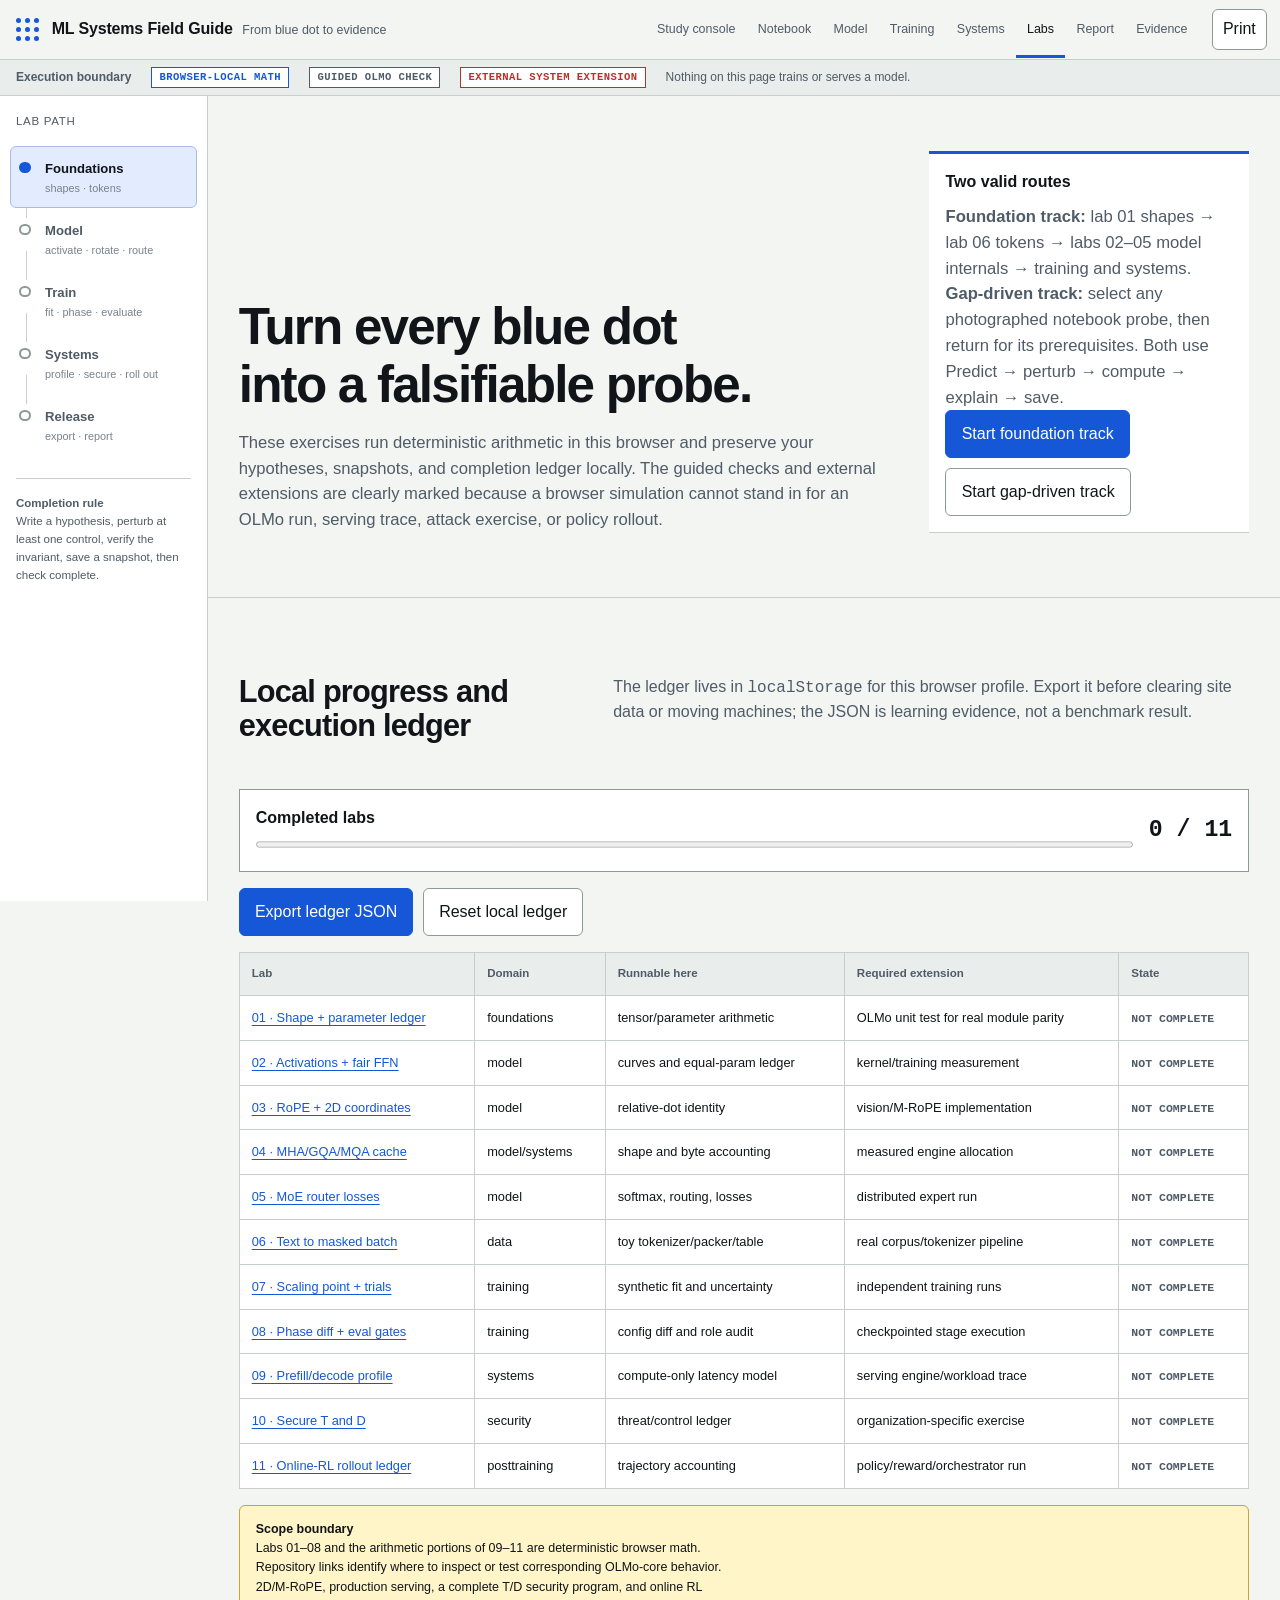
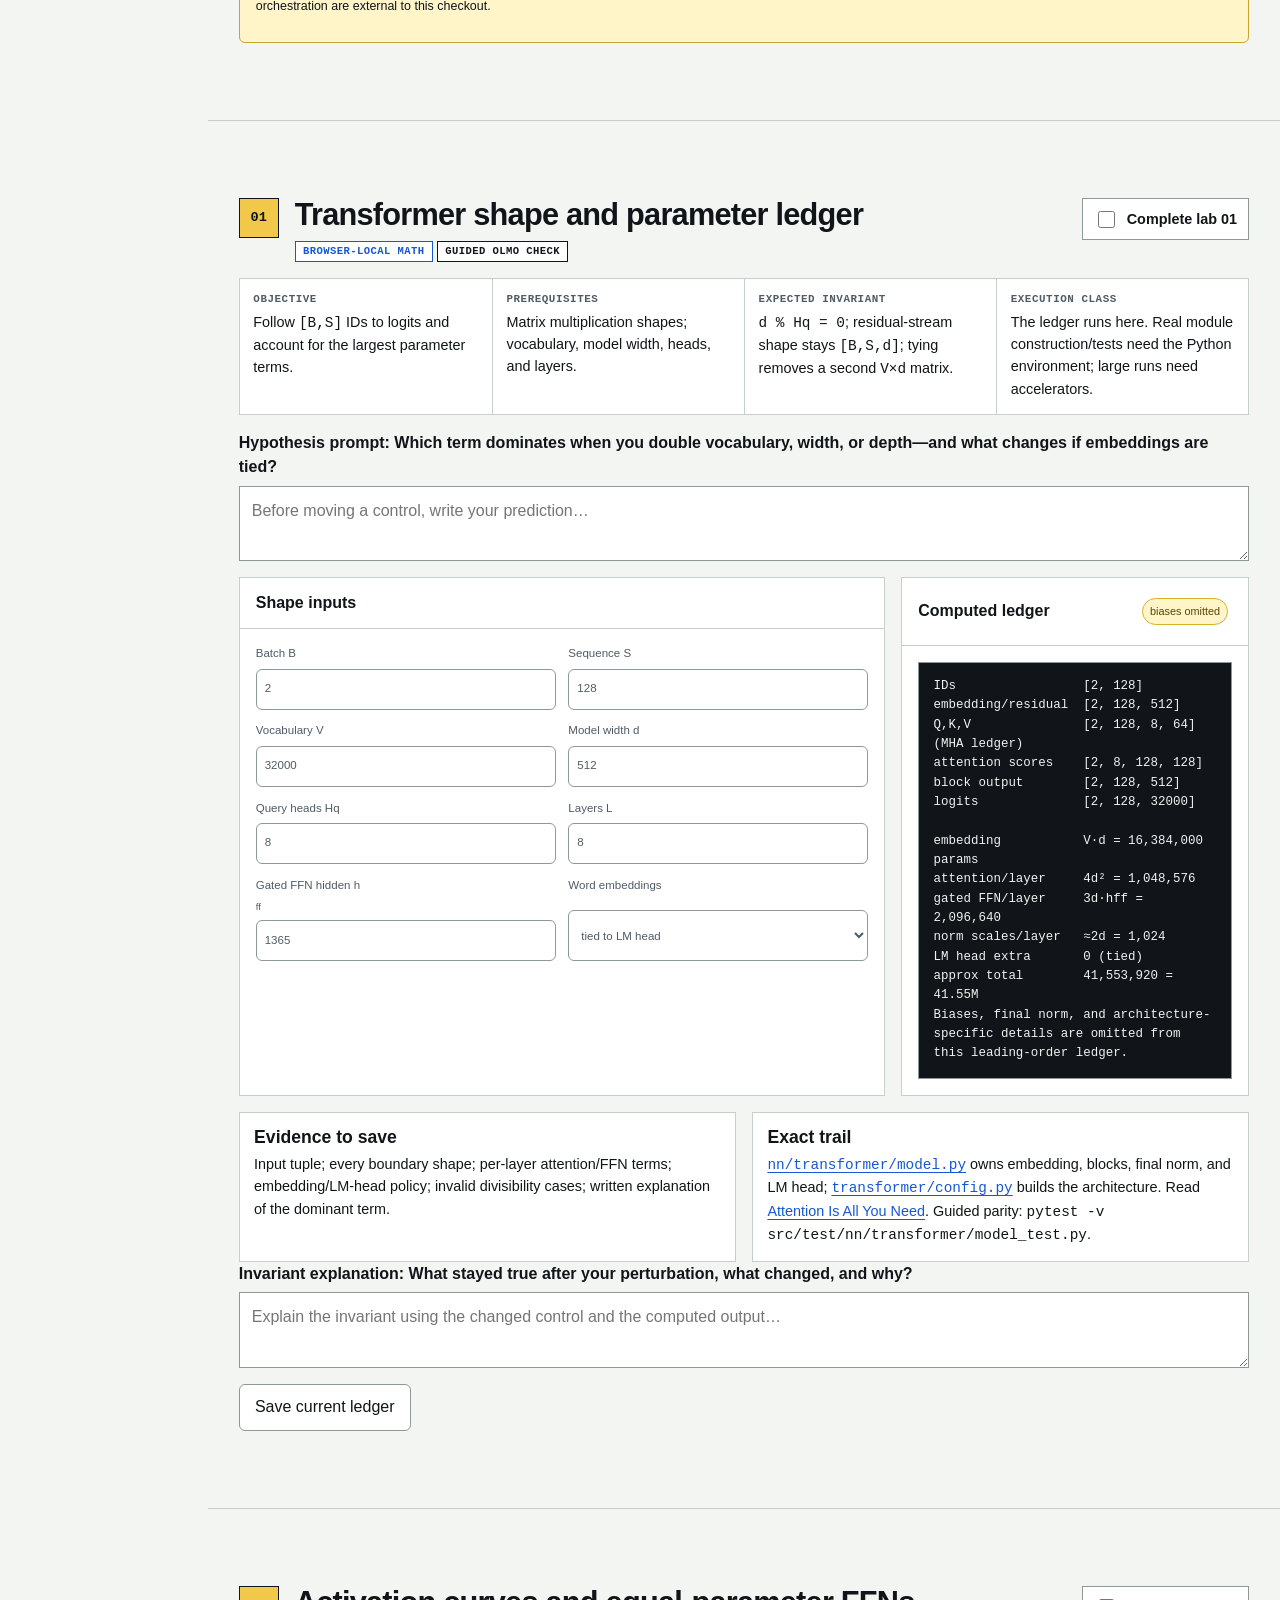
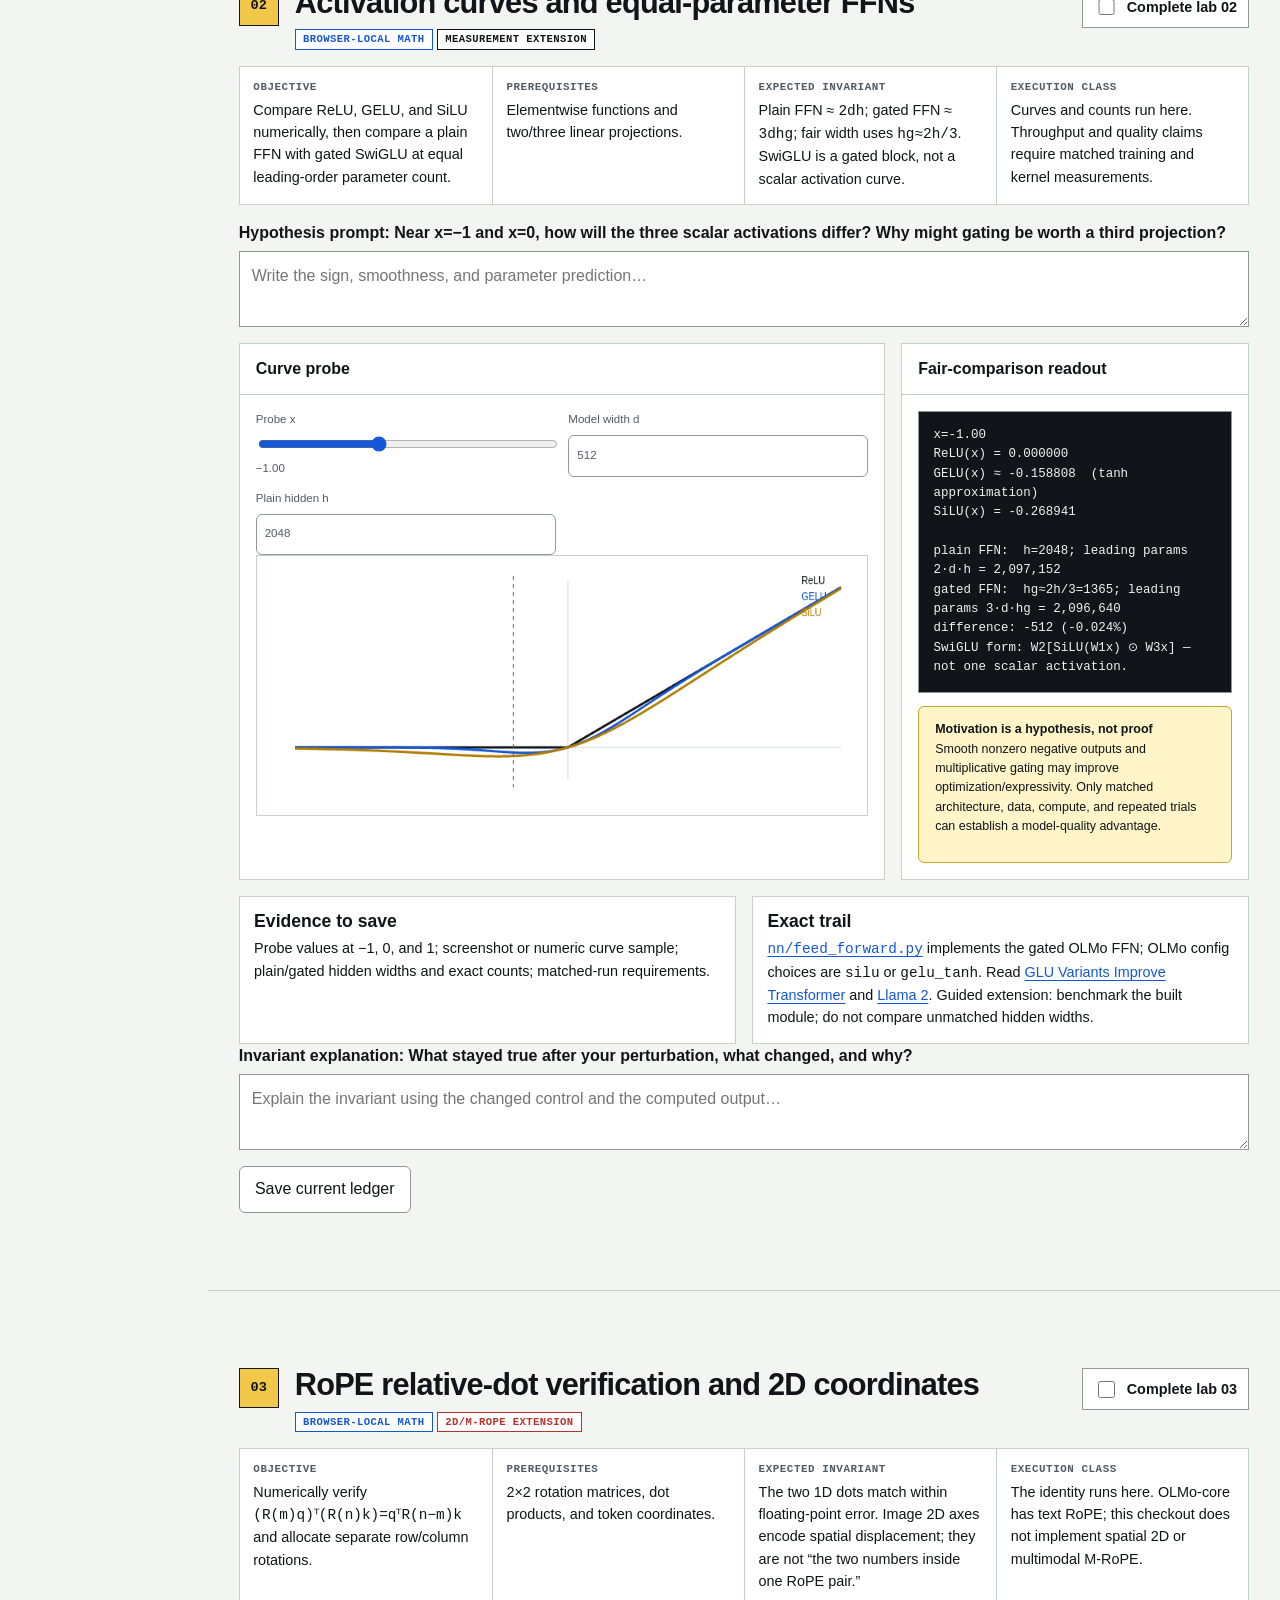
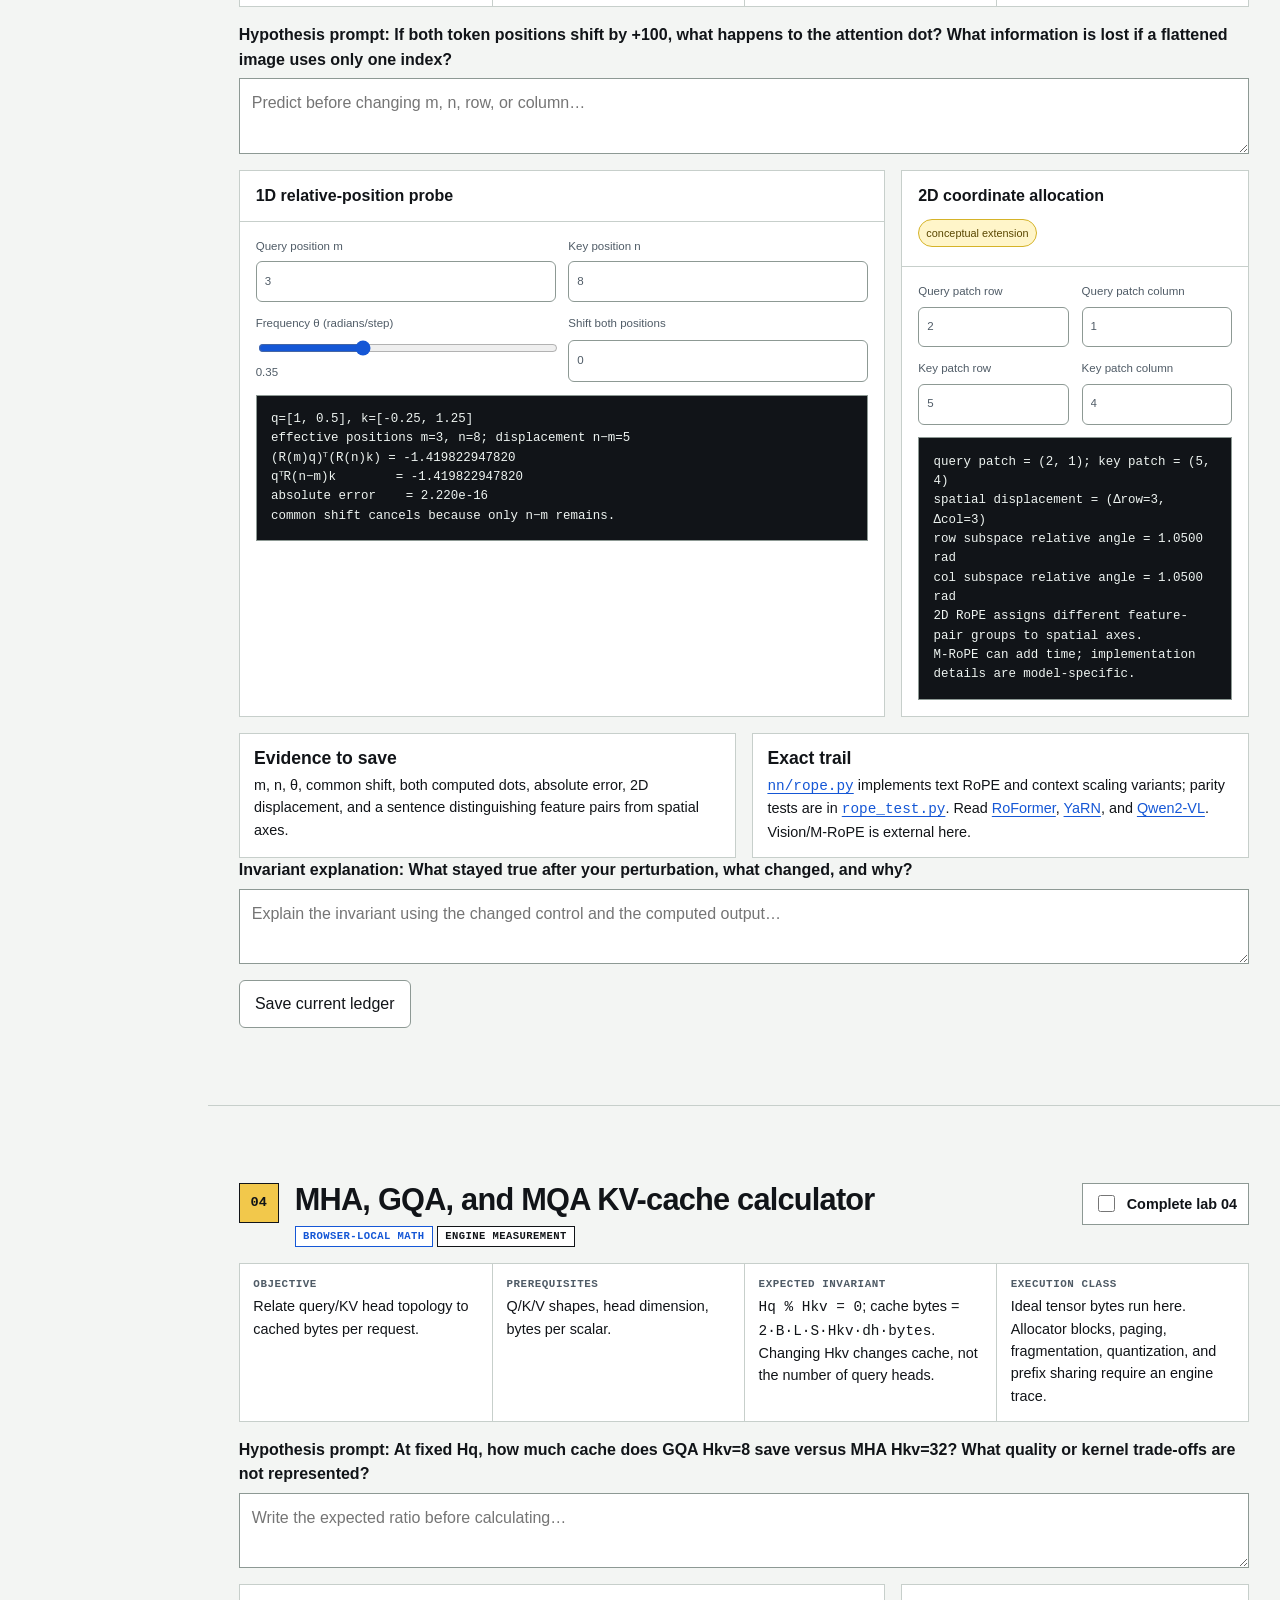
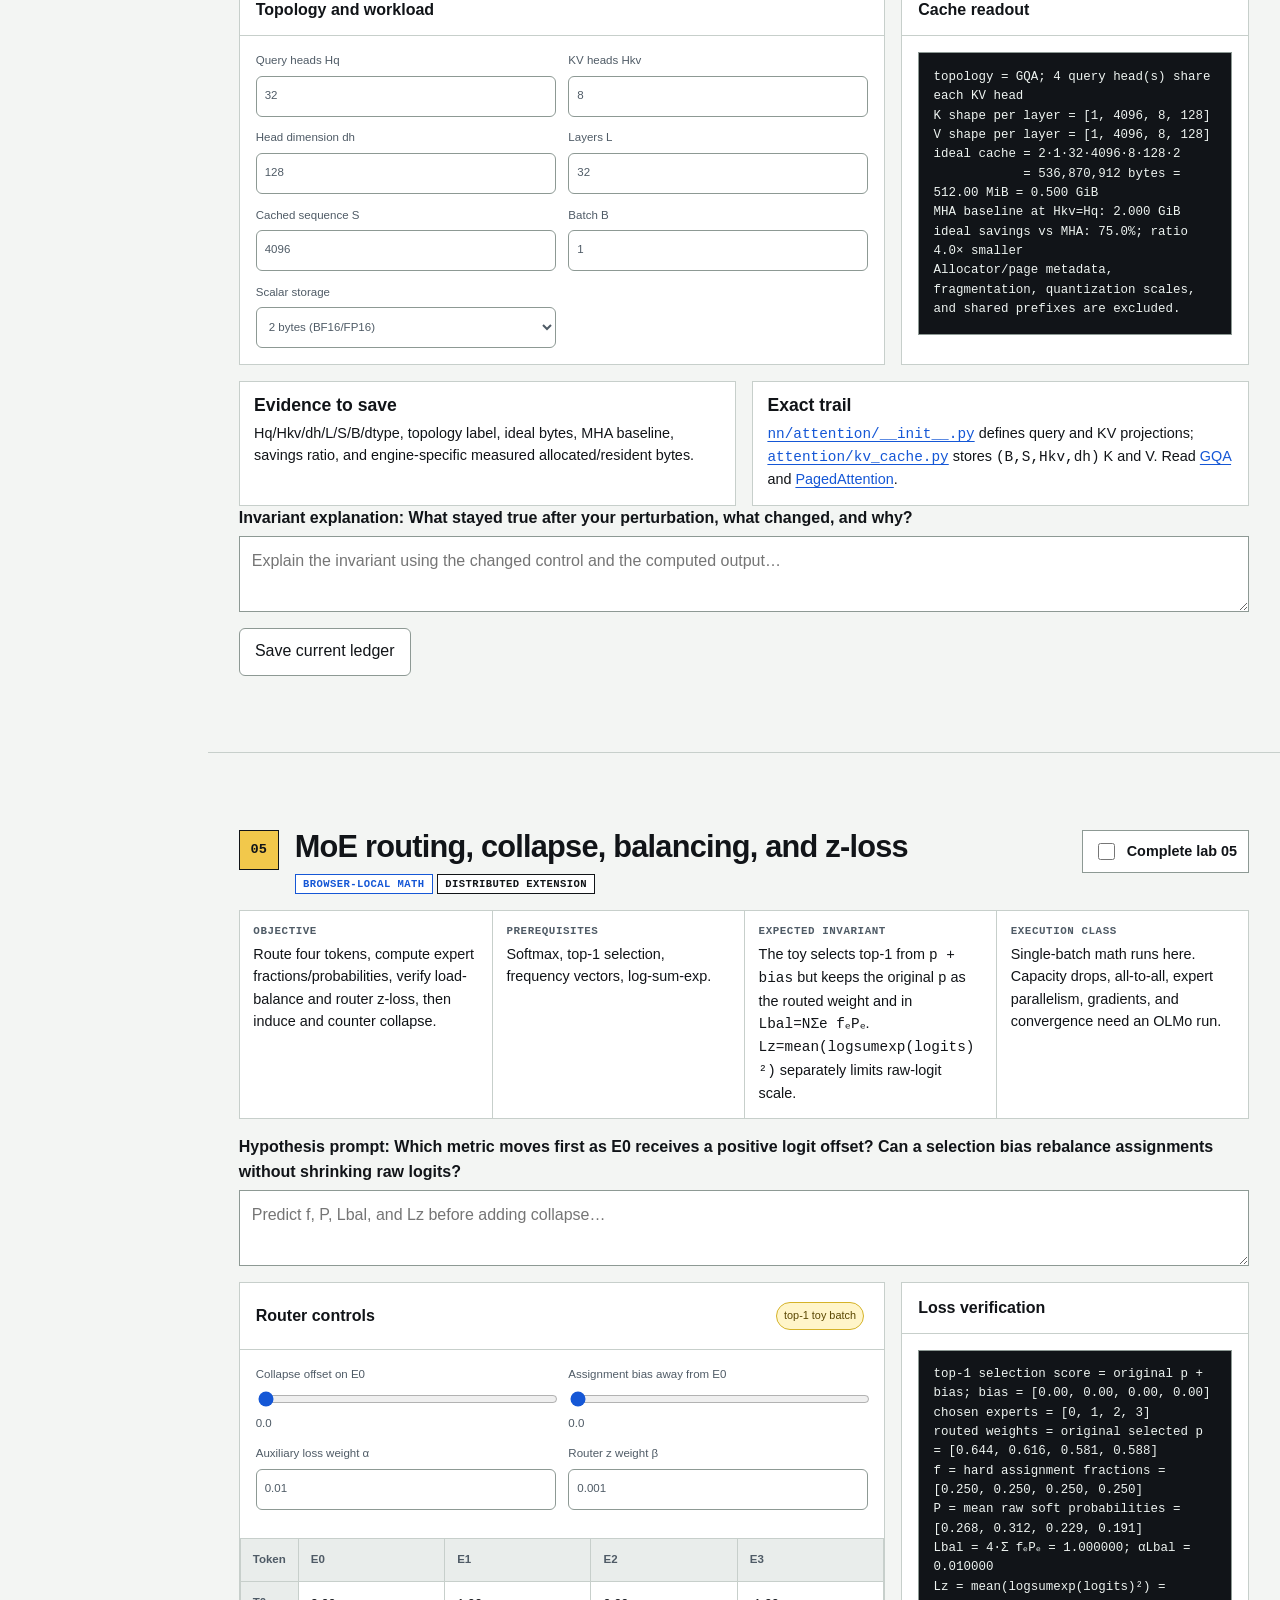
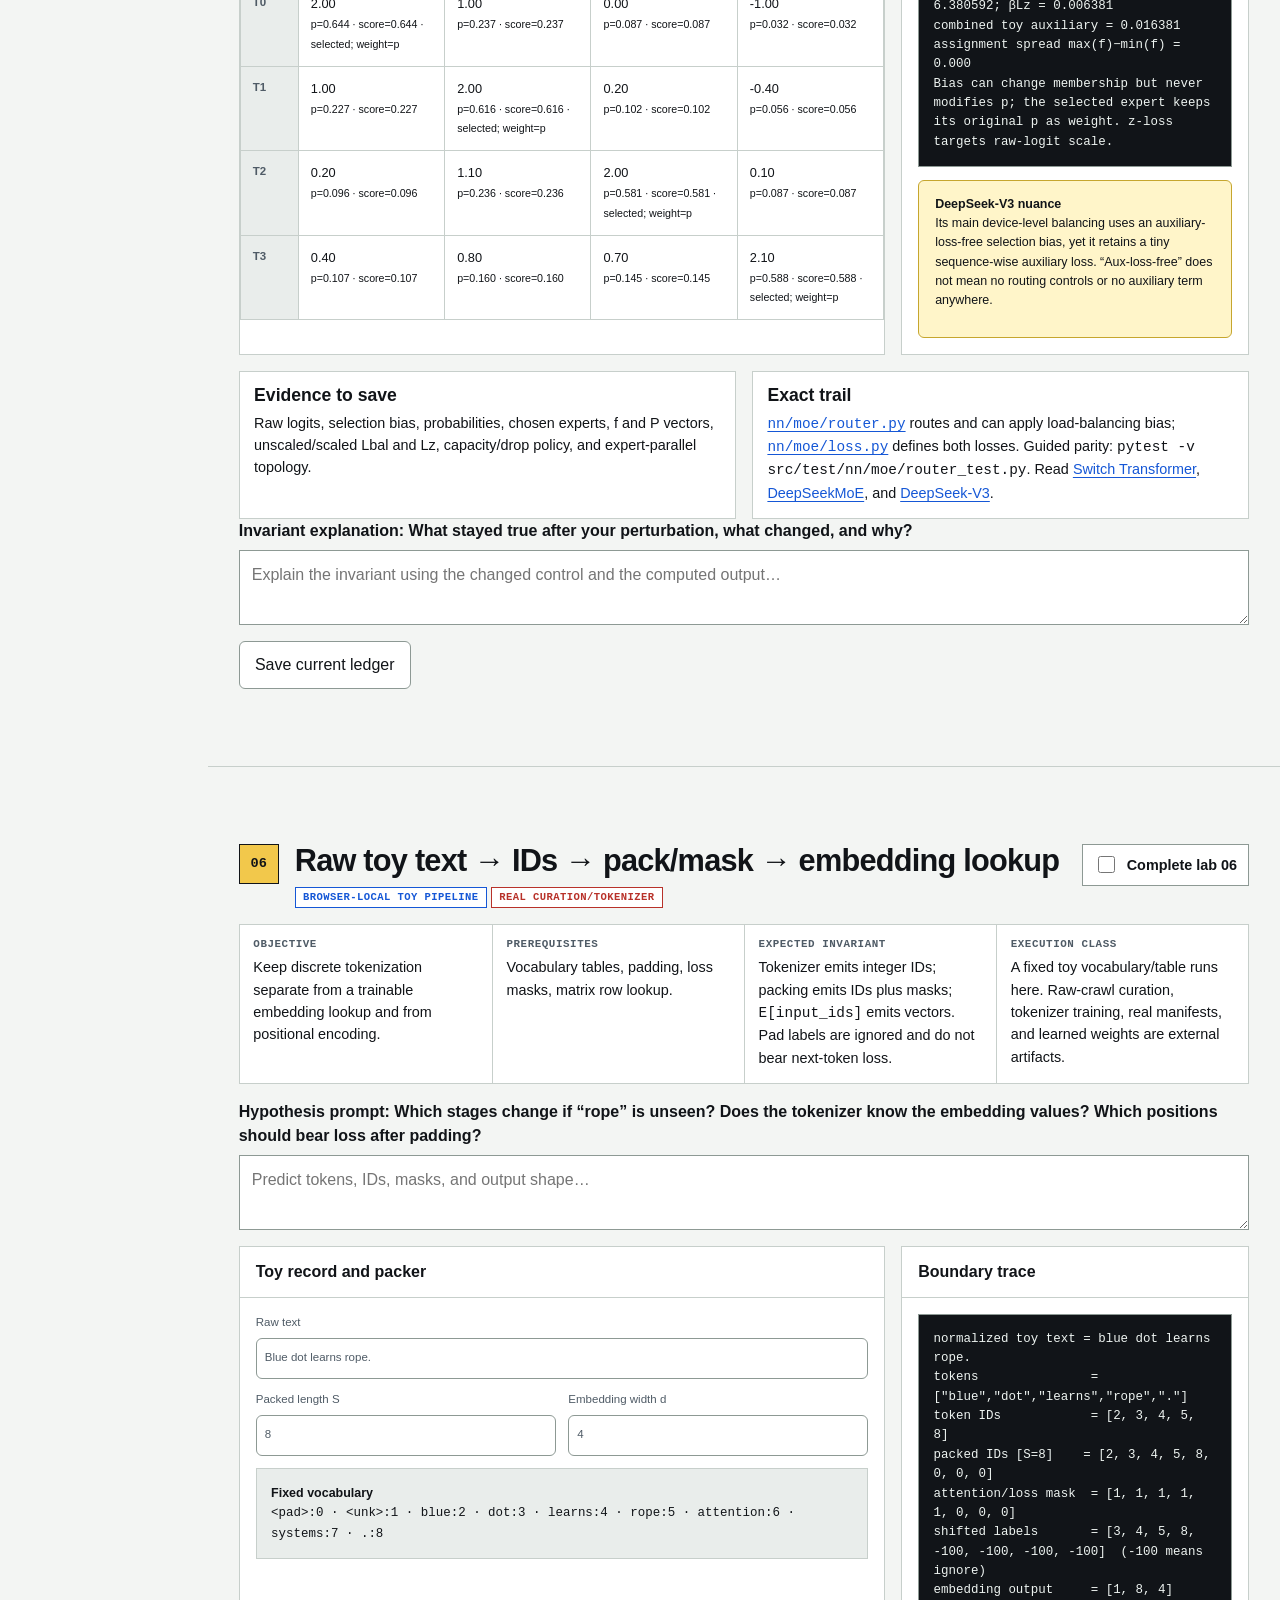
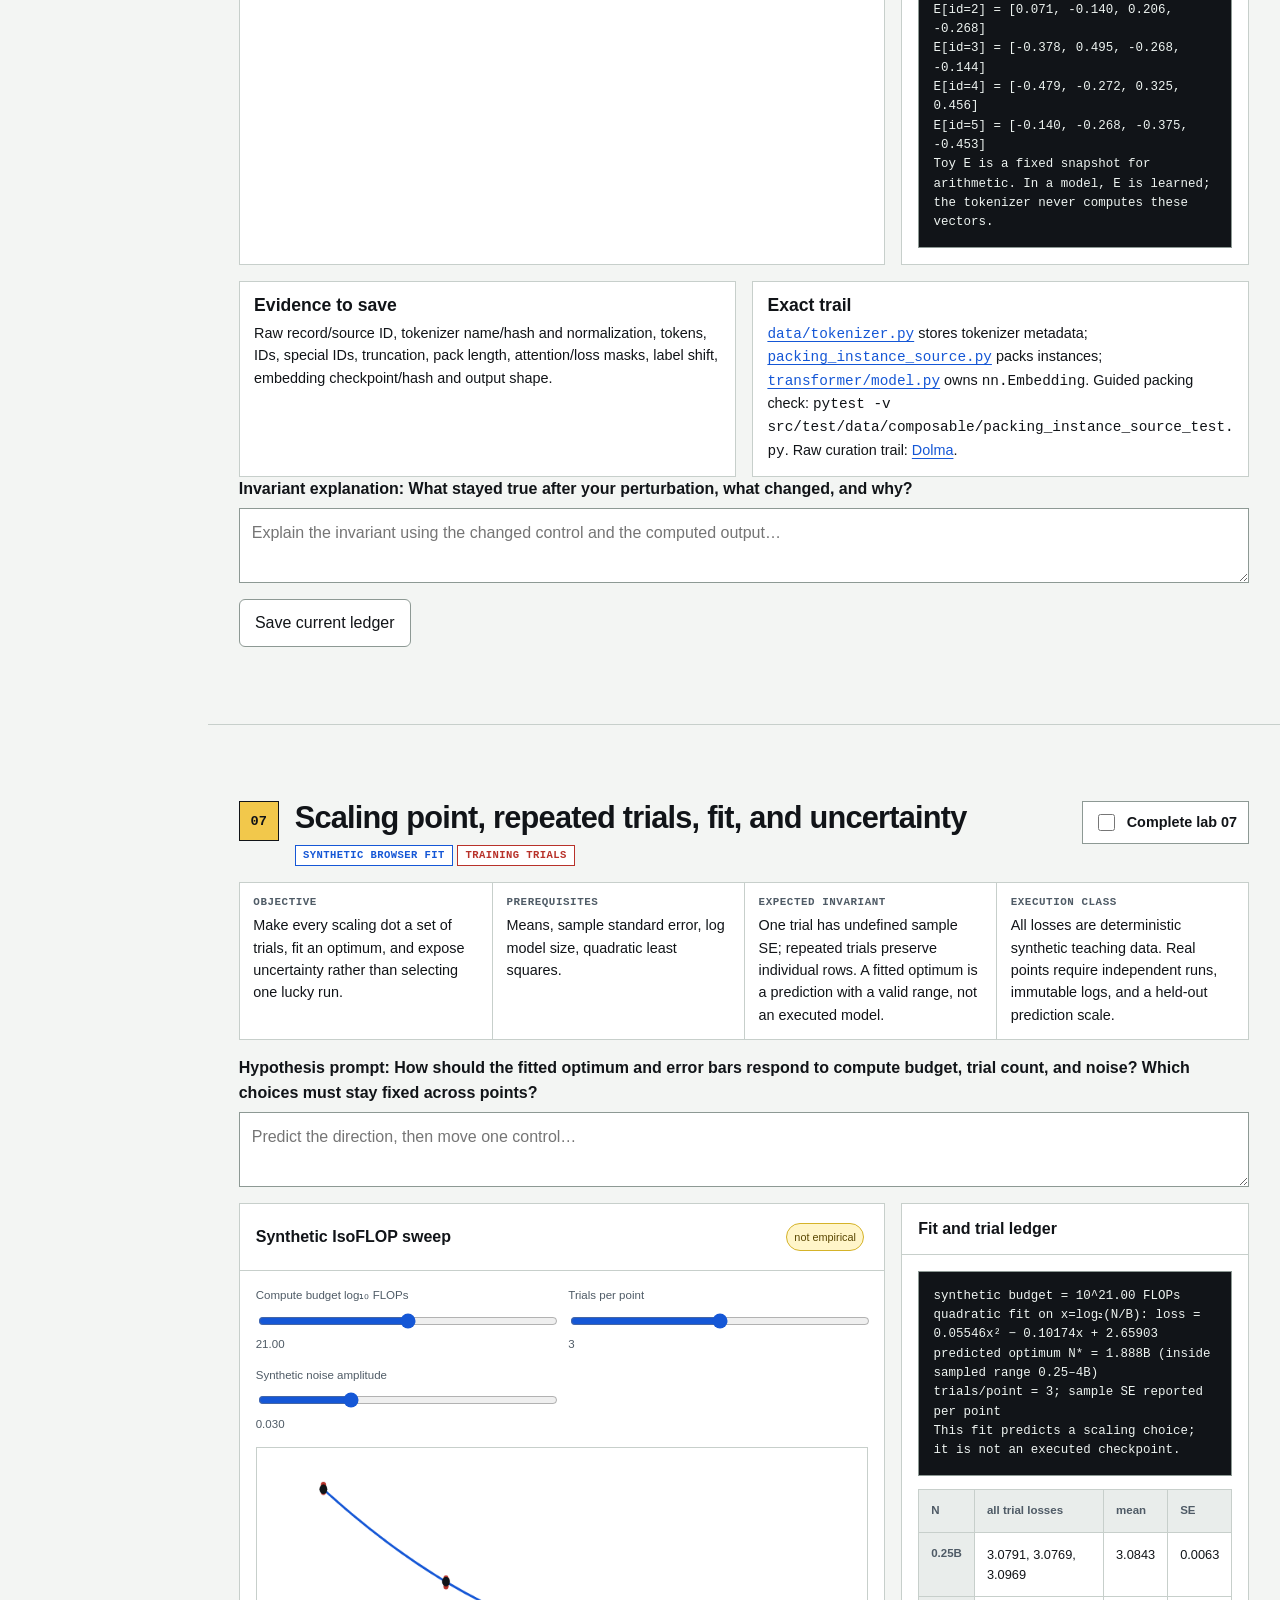
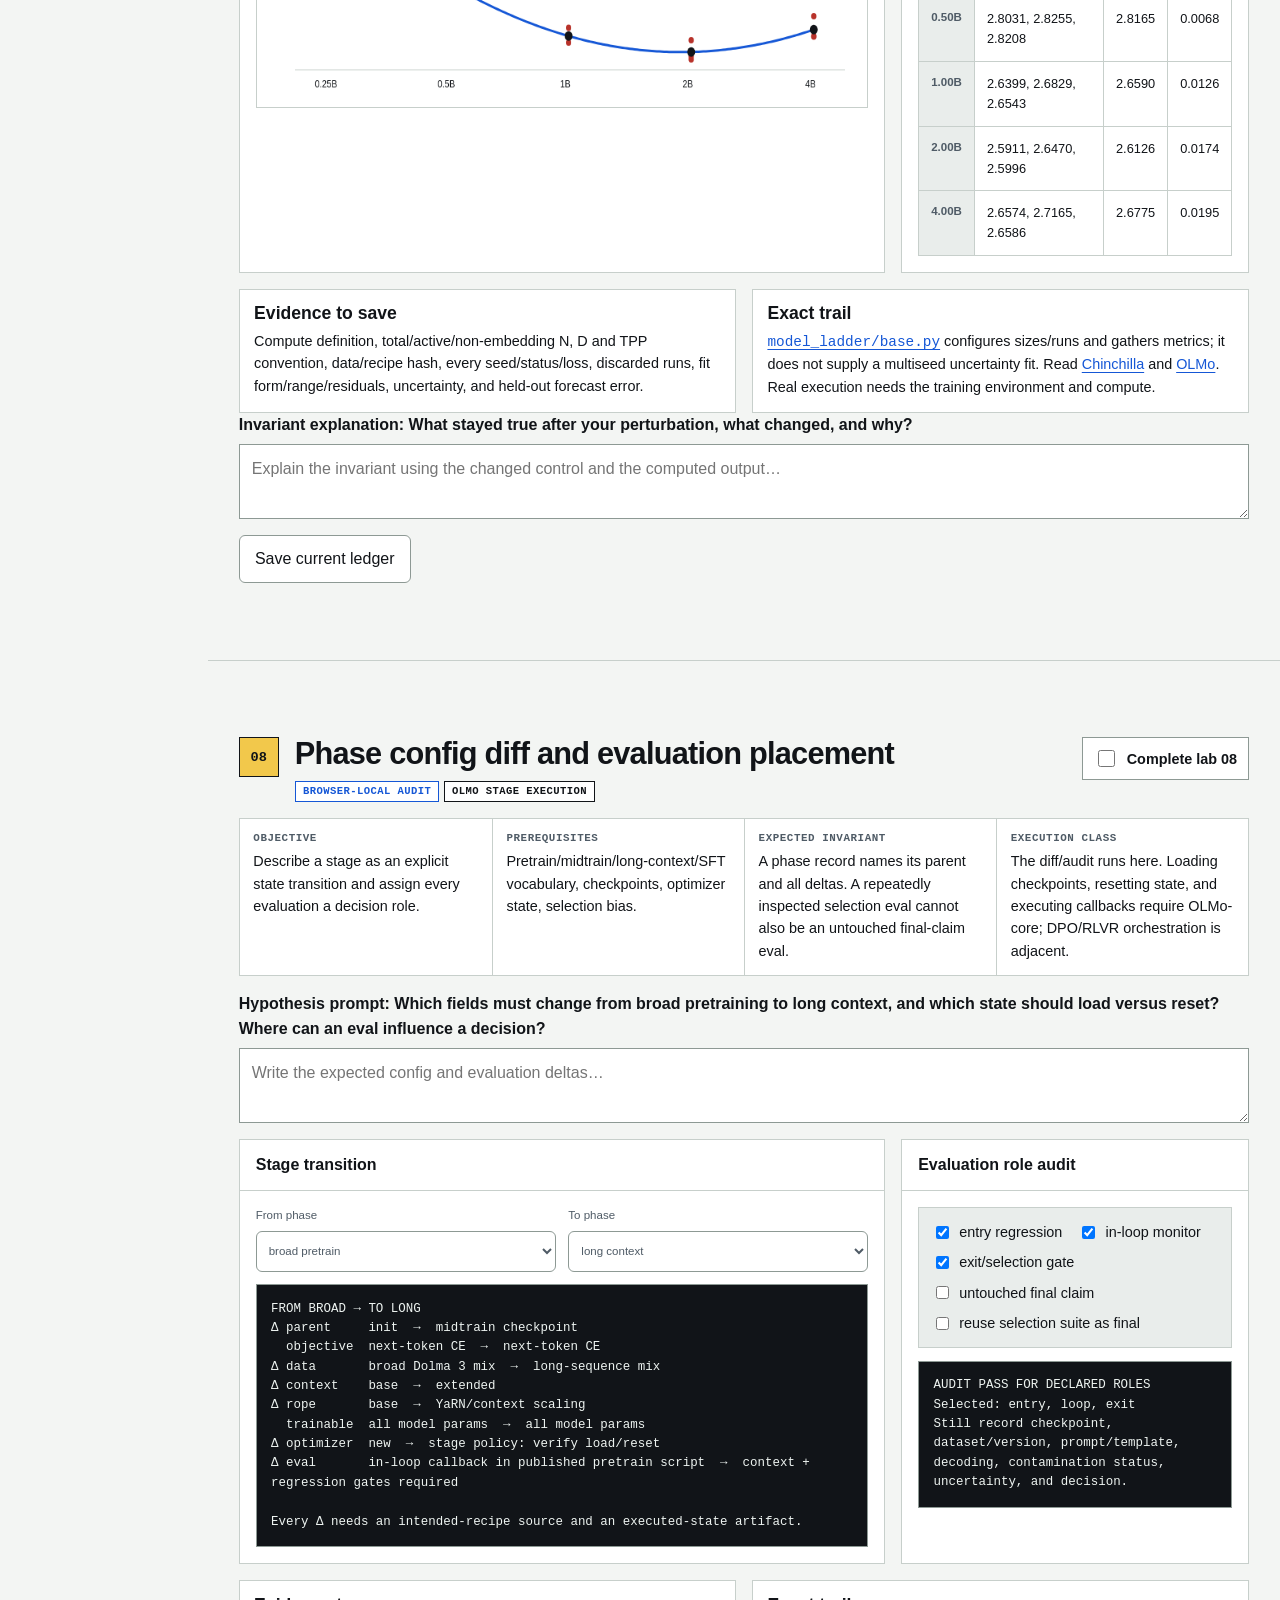
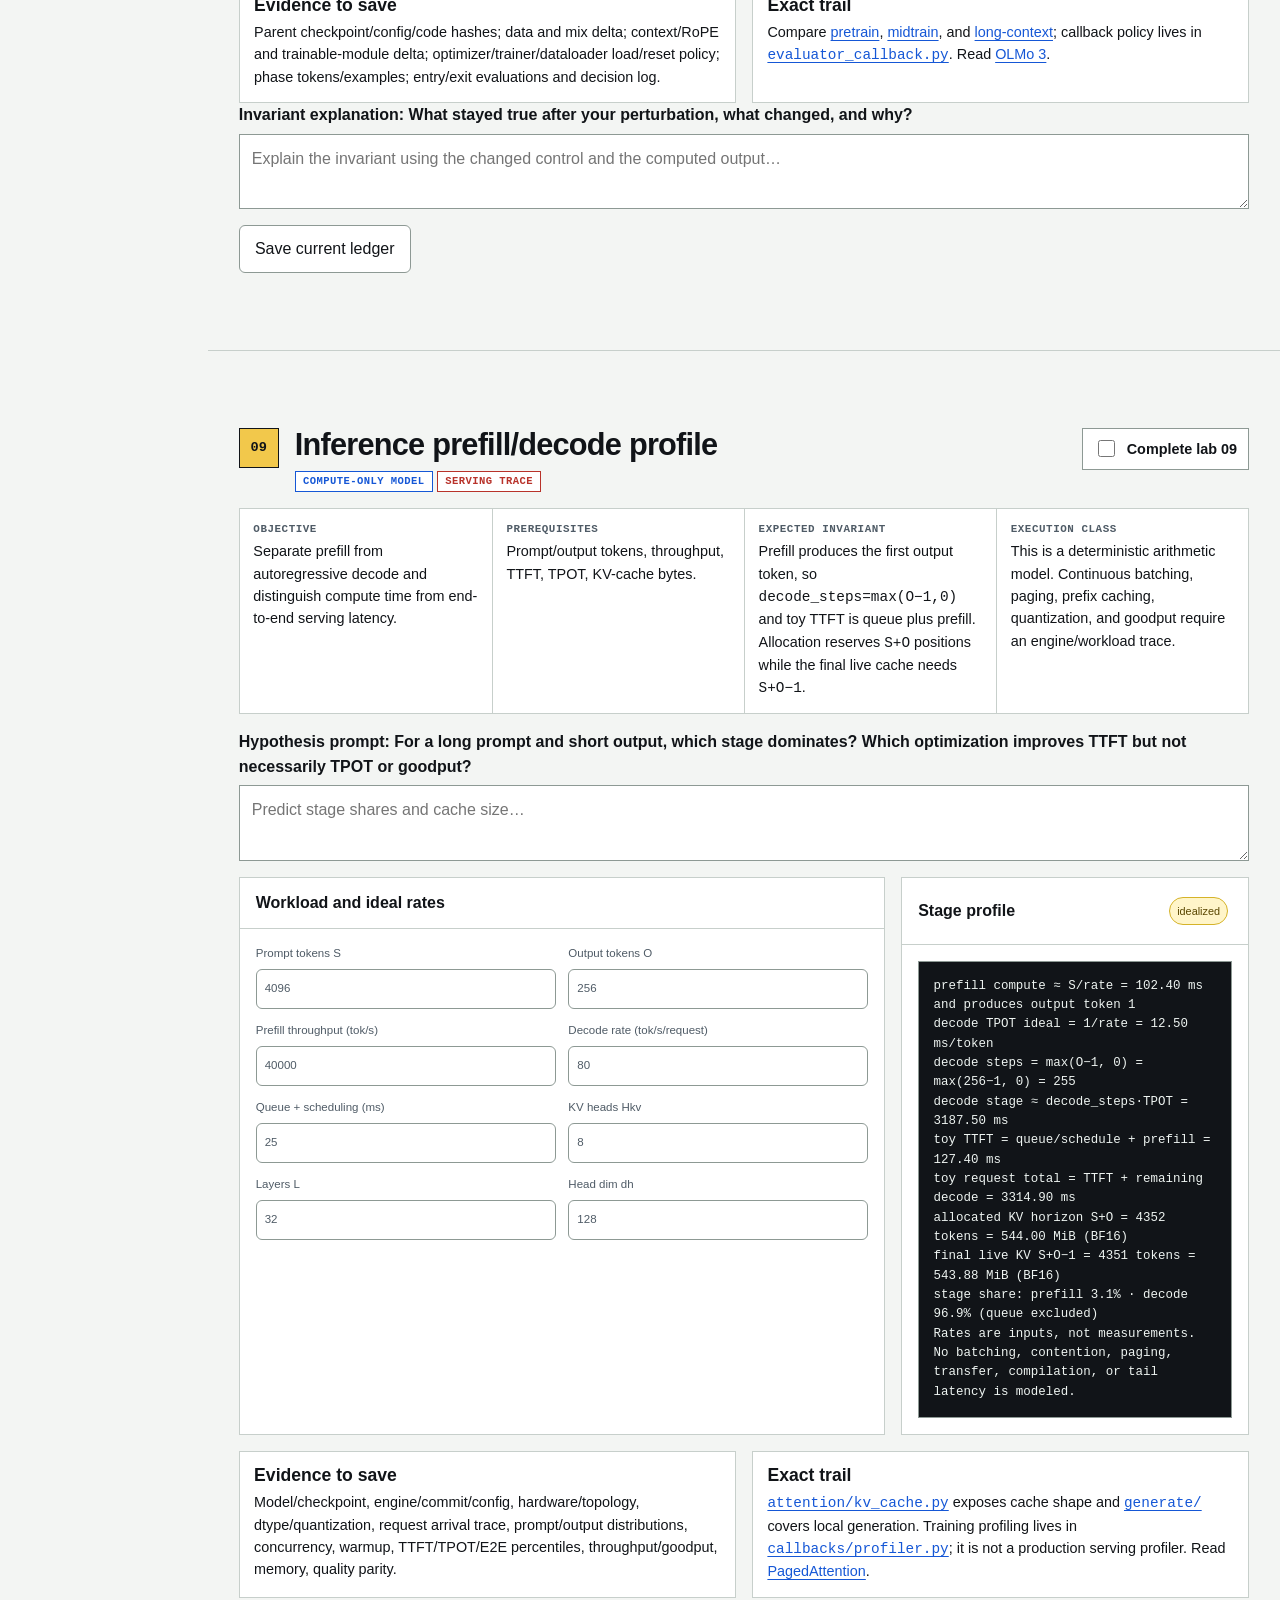
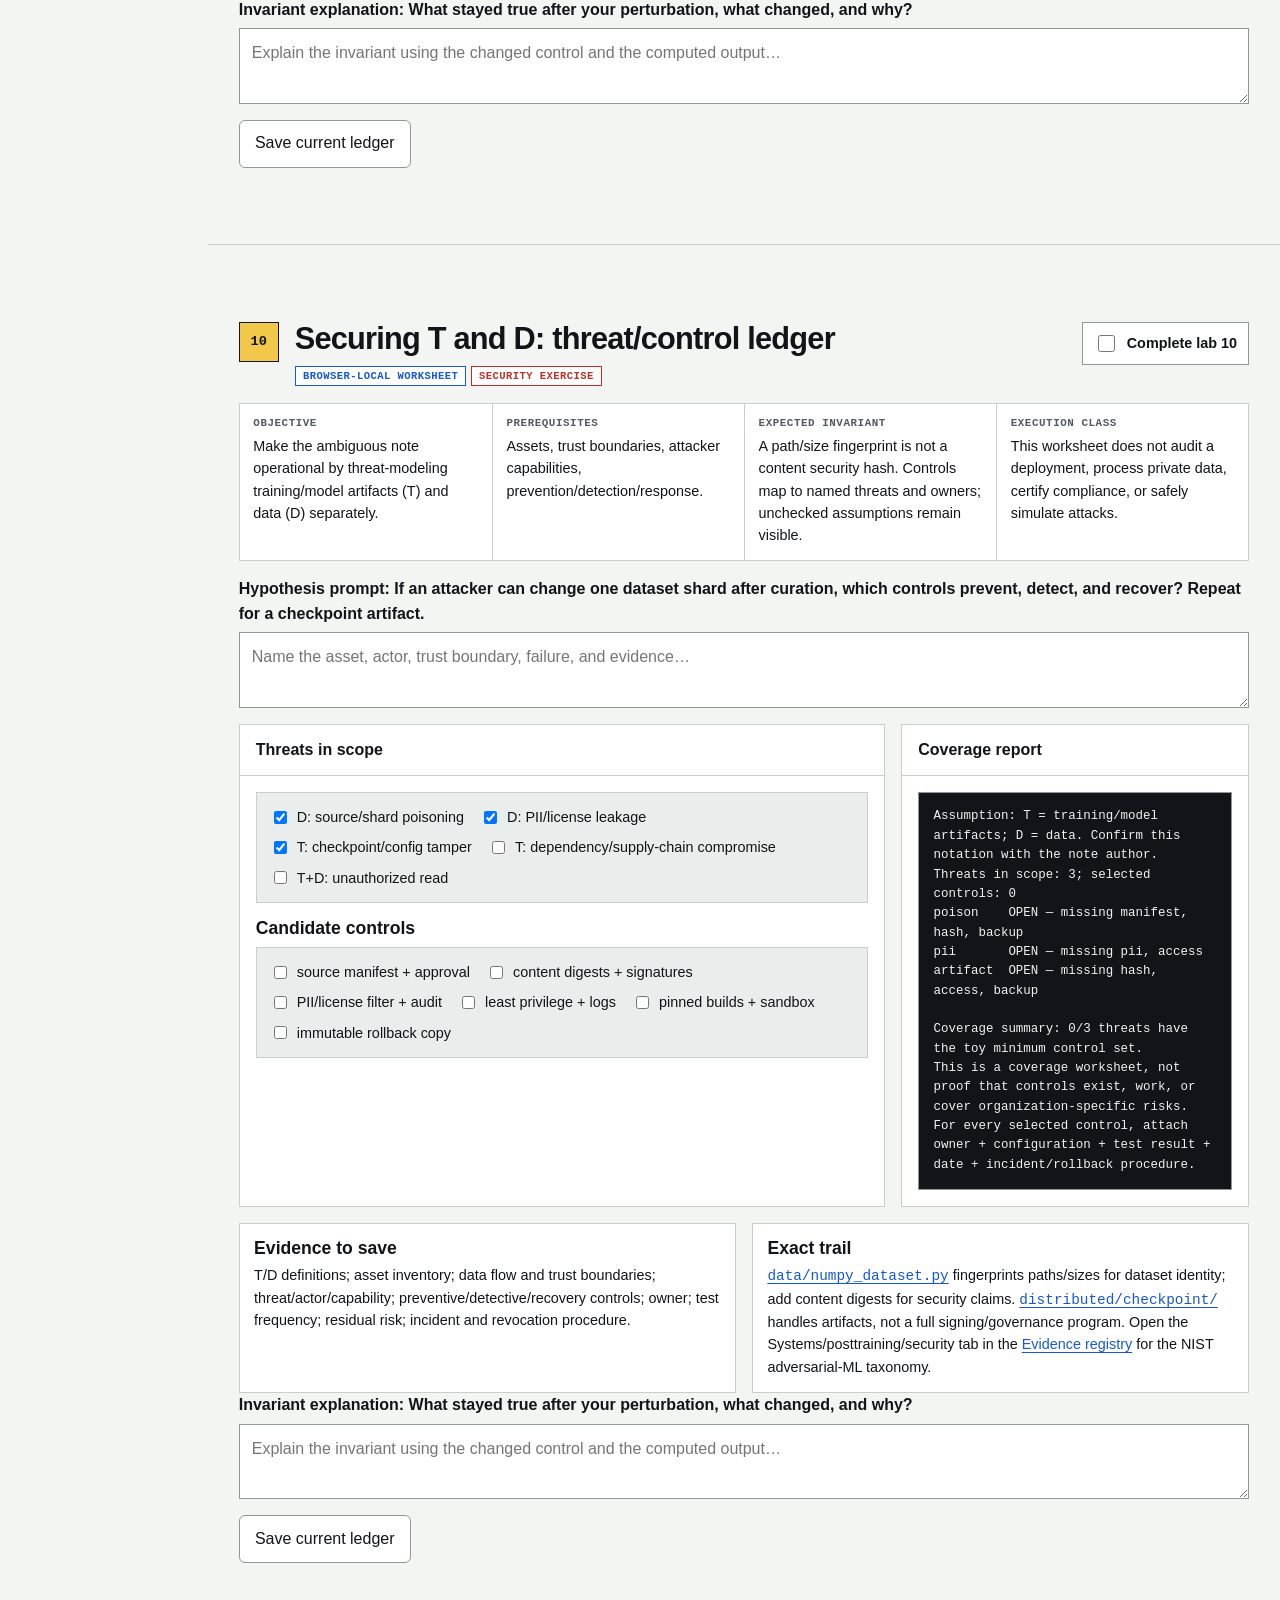
==== commit 4d5cbe0f: "v1" ====
--- a/my-knowledge/mlsys-field-guide/labs.html
+++ b/my-knowledge/mlsys-field-guide/labs.html
@@ -83,7 +83,7 @@
         border: 1px solid var(--rule-strong);
         background: var(--surface);
         white-space: nowrap;
-        font-size: 0.82rem;
+        font-size: 0.9rem;
         font-weight: 700;
       }
 
@@ -121,7 +121,7 @@
 
       .lab-brief p {
         margin: 0;
-        font-size: 0.86rem;
+        font-size: 0.9rem;
       }
 
       .hypothesis {
@@ -175,13 +175,13 @@
 
       .lab-trail h3 {
         margin-bottom: 0.35rem;
-        font-size: 0.92rem;
+        font-size: 1.1rem;
       }
 
       .lab-trail p,
       .lab-trail ul {
         margin-bottom: 0;
-        font-size: 0.84rem;
+        font-size: 0.9rem;
       }
 
       .lab-actions {
@@ -194,7 +194,7 @@
 
       .snapshot-status {
         color: var(--muted);
-        font-size: 0.8rem;
+        font-size: 0.9rem;
       }
 
       .output-table-wrap {
@@ -219,7 +219,7 @@
         display: inline-flex;
         gap: 0.45rem;
         align-items: center;
-        font-size: 0.84rem;
+        font-size: 0.9rem;
       }
 
       .lab-code {
@@ -259,8 +259,8 @@
       }
 
       .capability-tag.guided {
-        border-color: #a27c00;
-        color: #6f5600;
+        border-color: var(--amber-deep);
+        color: var(--amber-deep);
       }
 
       .capability-tag.external {
@@ -340,8 +340,8 @@
       <aside class="lifecycle-rail" aria-label="Learning lifecycle">
         <p class="rail-heading">Lab path</p>
         <ol class="rail-list">
-          <li class="is-complete"><a href="#foundations"><span class="rail-dot"></span><span class="rail-label"><strong>Foundations</strong><small>shapes · tokens</small></span></a></li>
-          <li><a href="#model-labs" aria-current="step"><span class="rail-dot"></span><span class="rail-label"><strong>Model</strong><small>activate · rotate · route</small></span></a></li>
+          <li class="is-complete"><a href="#foundations" aria-current="step"><span class="rail-dot"></span><span class="rail-label"><strong>Foundations</strong><small>shapes · tokens</small></span></a></li>
+          <li><a href="#model-labs"><span class="rail-dot"></span><span class="rail-label"><strong>Model</strong><small>activate · rotate · route</small></span></a></li>
           <li><a href="#training-labs"><span class="rail-dot"></span><span class="rail-label"><strong>Train</strong><small>fit · phase · evaluate</small></span></a></li>
           <li><a href="#systems-labs"><span class="rail-dot"></span><span class="rail-label"><strong>Systems</strong><small>profile · secure · roll out</small></span></a></li>
           <li><a href="#capstone"><span class="rail-dot"></span><span class="rail-label"><strong>Release</strong><small>export · report</small></span></a></li>
@@ -352,7 +352,7 @@
       <main class="page-main" id="main">
         <section class="page-lede" aria-labelledby="page-title">
           <div><h1 id="page-title">Turn every blue dot into a falsifiable probe.</h1><p>These exercises run deterministic arithmetic in this browser and preserve your hypotheses, snapshots, and completion ledger locally. The guided checks and external extensions are clearly marked because a browser simulation cannot stand in for an OLMo run, serving trace, attack exercise, or policy rollout.</p></div>
-          <div class="lede-controls"><strong>Five-step protocol</strong><p>Predict → perturb → compute → explain the invariant → save the evidence. “It looks right” is not a pass condition.</p><div class="button-row"><a class="button button-primary" href="#lab-shapes">Start lab 01</a><a class="button" href="#capstone">Jump to capstone</a></div></div>
+          <div class="lede-controls"><strong>Two valid routes</strong><p><b>Foundation track:</b> lab 01 shapes → lab 06 tokens → labs 02–05 model internals → training and systems. <b>Gap-driven track:</b> select any photographed notebook probe, then return for its prerequisites. Both use Predict → perturb → compute → explain → save.</p><div class="button-row"><a class="button button-primary" href="#lab-shapes">Start foundation track</a><a class="button" href="notebook.html">Start gap-driven track</a></div></div>
         </section>
 
         <section id="foundations" class="section-band" aria-labelledby="ledger-title">
@@ -393,7 +393,7 @@
               <label class="control">Gated FFN hidden h<sub>ff</sub> <input id="shape-ff" type="number" min="8" value="1365" step="1" /></label>
               <label class="control">Word embeddings <select id="shape-tied"><option value="tied">tied to LM head</option><option value="untied">untied</option></select></label>
             </div></section>
-            <section class="instrument-panel"><div class="panel-toolbar" style="padding:1rem"><h3>Computed ledger</h3><span class="source-chip is-caution">biases omitted</span></div><div class="panel-body"><div class="lab-output" id="shape-output" role="status" aria-live="polite"></div></div></section>
+            <section class="instrument-panel"><div class="panel-toolbar" style="padding:1rem"><h3>Computed ledger</h3><span class="source-chip is-caution">biases omitted</span></div><div class="panel-body"><div class="lab-output" id="shape-output" role="region" aria-label="Computed shape and parameter ledger"></div></div></section>
           </div>
           <div class="lab-trail"><div><h3>Evidence to save</h3><p>Input tuple; every boundary shape; per-layer attention/FFN terms; embedding/LM-head policy; invalid divisibility cases; written explanation of the dominant term.</p></div><div><h3>Exact trail</h3><p><a href="../../src/olmo_core/nn/transformer/model.py"><code>nn/transformer/model.py</code></a> owns embedding, blocks, final norm, and LM head; <a href="../../src/olmo_core/nn/transformer/config.py"><code>transformer/config.py</code></a> builds the architecture. Read <a href="papers/attention-is-all-you-need.pdf">Attention Is All You Need</a>. Guided parity: <code>pytest -v src/test/nn/transformer/model_test.py</code>.</p></div></div>
           <div class="lab-actions"><button class="button" type="button" data-save-snapshot="lab-shapes" data-output="#shape-output">Save current ledger</button><span class="snapshot-status" data-snapshot-status="lab-shapes" role="status"></span></div>
@@ -409,7 +409,7 @@
             <label class="control">Model width d <input id="act-d" type="number" min="8" value="512" step="8" /></label>
             <label class="control">Plain hidden h <input id="act-h" type="number" min="8" value="2048" step="8" /></label>
           </div><div class="canvas-frame"><canvas id="activation-canvas" width="900" height="300" role="img" aria-label="ReLU, GELU, and SiLU curves from negative five to five"></canvas></div></div></section>
-          <section class="instrument-panel"><div class="panel-toolbar" style="padding:1rem"><h3>Fair-comparison readout</h3></div><div class="panel-body"><div class="lab-output" id="activation-output" role="status" aria-live="polite"></div><div class="caution-box" style="margin-top:0.8rem"><strong>Motivation is a hypothesis, not proof</strong><p>Smooth nonzero negative outputs and multiplicative gating may improve optimization/expressivity. Only matched architecture, data, compute, and repeated trials can establish a model-quality advantage.</p></div></div></section></div>
+          <section class="instrument-panel"><div class="panel-toolbar" style="padding:1rem"><h3>Fair-comparison readout</h3></div><div class="panel-body"><div class="lab-output" id="activation-output" role="region" aria-label="Activation and parameter comparison readout"></div><div class="caution-box" style="margin-top:0.8rem"><strong>Motivation is a hypothesis, not proof</strong><p>Smooth nonzero negative outputs and multiplicative gating may improve optimization/expressivity. Only matched architecture, data, compute, and repeated trials can establish a model-quality advantage.</p></div></div></section></div>
           <div class="lab-trail"><div><h3>Evidence to save</h3><p>Probe values at −1, 0, and 1; screenshot or numeric curve sample; plain/gated hidden widths and exact counts; matched-run requirements.</p></div><div><h3>Exact trail</h3><p><a href="../../src/olmo_core/nn/feed_forward.py"><code>nn/feed_forward.py</code></a> implements the gated OLMo FFN; OLMo config choices are <code>silu</code> or <code>gelu_tanh</code>. Read <a href="papers/glu-variants.pdf">GLU Variants Improve Transformer</a> and <a href="papers/llama-2.pdf">Llama 2</a>. Guided extension: benchmark the built module; do not compare unmatched hidden widths.</p></div></div>
           <div class="lab-actions"><button class="button" type="button" data-save-snapshot="lab-activations" data-output="#activation-output">Save current ledger</button><span class="snapshot-status" data-snapshot-status="lab-activations" role="status"></span></div>
         </section>
@@ -420,9 +420,9 @@
           <label class="hypothesis">Hypothesis prompt: If both token positions shift by +100, what happens to the attention dot? What information is lost if a flattened image uses only one index?<textarea id="hyp-rope" data-hypothesis="lab-rope" placeholder="Predict before changing m, n, row, or column…"></textarea></label>
           <div class="workbench-grid"><section class="instrument-panel"><div class="panel-toolbar" style="padding:1rem"><h3>1D relative-position probe</h3></div><div class="panel-body control-grid">
             <label class="control">Query position m <input id="rope-m" type="number" value="3" step="1" /></label><label class="control">Key position n <input id="rope-n" type="number" value="8" step="1" /></label><label class="control">Frequency θ (radians/step) <input id="rope-theta" type="range" min="0.01" max="1" value="0.35" step="0.01" /><span id="rope-theta-out">0.35</span></label><label class="control">Shift both positions <input id="rope-shift" type="number" value="0" step="1" /></label>
-            <div class="lab-output" id="rope-output" role="status" aria-live="polite" style="grid-column:1/-1"></div>
+            <div class="lab-output" id="rope-output" role="region" aria-label="RoPE relative-position verification" style="grid-column:1/-1"></div>
           </div></section><section class="instrument-panel"><div class="panel-toolbar" style="padding:1rem"><h3>2D coordinate allocation</h3><span class="source-chip is-caution">conceptual extension</span></div><div class="panel-body control-grid">
-            <label class="control">Query patch row <input id="rope-r1" type="number" value="2" /></label><label class="control">Query patch column <input id="rope-c1" type="number" value="1" /></label><label class="control">Key patch row <input id="rope-r2" type="number" value="5" /></label><label class="control">Key patch column <input id="rope-c2" type="number" value="4" /></label><div class="lab-output" id="rope-2d-output" role="status" aria-live="polite" style="grid-column:1/-1"></div>
+            <label class="control">Query patch row <input id="rope-r1" type="number" value="2" /></label><label class="control">Query patch column <input id="rope-c1" type="number" value="1" /></label><label class="control">Key patch row <input id="rope-r2" type="number" value="5" /></label><label class="control">Key patch column <input id="rope-c2" type="number" value="4" /></label><div class="lab-output" id="rope-2d-output" role="region" aria-label="Two-dimensional RoPE coordinate readout" style="grid-column:1/-1"></div>
           </div></section></div>
           <div class="lab-trail"><div><h3>Evidence to save</h3><p>m, n, θ, common shift, both computed dots, absolute error, 2D displacement, and a sentence distinguishing feature pairs from spatial axes.</p></div><div><h3>Exact trail</h3><p><a href="../../src/olmo_core/nn/rope.py"><code>nn/rope.py</code></a> implements text RoPE and context scaling variants; parity tests are in <a href="../../src/test/nn/rope_test.py"><code>rope_test.py</code></a>. Read <a href="papers/roformer.pdf">RoFormer</a>, <a href="papers/yarn.pdf">YaRN</a>, and <a href="papers/qwen2-vl.pdf">Qwen2-VL</a>. Vision/M-RoPE is external here.</p></div></div>
           <div class="lab-actions"><button class="button" type="button" data-save-snapshot="lab-rope" data-output="#rope-output, #rope-2d-output">Save current ledger</button><span class="snapshot-status" data-snapshot-status="lab-rope" role="status"></span></div>
@@ -434,18 +434,18 @@
           <label class="hypothesis">Hypothesis prompt: At fixed Hq, how much cache does GQA Hkv=8 save versus MHA Hkv=32? What quality or kernel trade-offs are not represented?<textarea id="hyp-kv" data-hypothesis="lab-kv" placeholder="Write the expected ratio before calculating…"></textarea></label>
           <div class="workbench-grid"><section class="instrument-panel"><div class="panel-toolbar" style="padding:1rem"><h3>Topology and workload</h3></div><div class="panel-body control-grid">
             <label class="control">Query heads Hq <input id="kv-hq" type="number" min="1" value="32" /></label><label class="control">KV heads Hkv <input id="kv-hkv" type="number" min="1" value="8" /></label><label class="control">Head dimension dh <input id="kv-dh" type="number" min="1" value="128" /></label><label class="control">Layers L <input id="kv-layers" type="number" min="1" value="32" /></label><label class="control">Cached sequence S <input id="kv-seq" type="number" min="1" value="4096" /></label><label class="control">Batch B <input id="kv-batch" type="number" min="1" value="1" /></label><label class="control">Scalar storage <select id="kv-bytes"><option value="2">2 bytes (BF16/FP16)</option><option value="1">1 byte (quantized ideal)</option><option value="4">4 bytes (FP32)</option></select></label>
-          </div></section><section class="instrument-panel"><div class="panel-toolbar" style="padding:1rem"><h3>Cache readout</h3></div><div class="panel-body"><div class="lab-output" id="kv-output" role="status" aria-live="polite"></div></div></section></div>
+          </div></section><section class="instrument-panel"><div class="panel-toolbar" style="padding:1rem"><h3>Cache readout</h3></div><div class="panel-body"><div class="lab-output" id="kv-output" role="region" aria-label="KV-cache calculation readout"></div></div></section></div>
           <div class="lab-trail"><div><h3>Evidence to save</h3><p>Hq/Hkv/dh/L/S/B/dtype, topology label, ideal bytes, MHA baseline, savings ratio, and engine-specific measured allocated/resident bytes.</p></div><div><h3>Exact trail</h3><p><a href="../../src/olmo_core/nn/attention/__init__.py"><code>nn/attention/__init__.py</code></a> defines query and KV projections; <a href="../../src/olmo_core/nn/attention/kv_cache.py"><code>attention/kv_cache.py</code></a> stores <code>(B,S,Hkv,dh)</code> K and V. Read <a href="papers/grouped-query-attention.pdf">GQA</a> and <a href="papers/pagedattention-vllm.pdf">PagedAttention</a>.</p></div></div>
           <div class="lab-actions"><button class="button" type="button" data-save-snapshot="lab-kv" data-output="#kv-output">Save current ledger</button><span class="snapshot-status" data-snapshot-status="lab-kv" role="status"></span></div>
         </section>
 
         <section id="lab-moe" class="section-band lab-sheet" aria-labelledby="lab-moe-title">
           <div class="lab-heading"><span class="lab-number">05</span><div><h2 id="lab-moe-title">MoE routing, collapse, balancing, and z-loss</h2><span class="capability-tag browser">browser-local math</span> <span class="capability-tag guided">distributed extension</span></div><div class="completion-control"><input id="complete-moe" type="checkbox" data-lab-complete="lab-moe" /><label for="complete-moe">Complete lab 05</label></div></div>
-          <div class="lab-brief"><div><strong>Objective</strong><p>Route four tokens, compute expert fractions/probabilities, verify load-balance and router z-loss, then induce and counter collapse.</p></div><div><strong>Prerequisites</strong><p>Softmax, top-1 selection, frequency vectors, log-sum-exp.</p></div><div><strong>Expected invariant</strong><p><code>Lbal=NΣe fₑPₑ</code> uses hard assignment fractions and mean soft probabilities; <code>Lz=mean(logsumexp(logits)²)</code> limits logit scale. They address different failures.</p></div><div><strong>Execution class</strong><p>Single-batch math runs here. Capacity drops, all-to-all, expert parallelism, gradients, and convergence need an OLMo run.</p></div></div>
+          <div class="lab-brief"><div><strong>Objective</strong><p>Route four tokens, compute expert fractions/probabilities, verify load-balance and router z-loss, then induce and counter collapse.</p></div><div><strong>Prerequisites</strong><p>Softmax, top-1 selection, frequency vectors, log-sum-exp.</p></div><div><strong>Expected invariant</strong><p>The toy selects top-1 from <code>p + bias</code> but keeps the original <code>p</code> as the routed weight and in <code>Lbal=NΣe fₑPₑ</code>. <code>Lz=mean(logsumexp(logits)²)</code> separately limits raw-logit scale.</p></div><div><strong>Execution class</strong><p>Single-batch math runs here. Capacity drops, all-to-all, expert parallelism, gradients, and convergence need an OLMo run.</p></div></div>
           <label class="hypothesis">Hypothesis prompt: Which metric moves first as E0 receives a positive logit offset? Can a selection bias rebalance assignments without shrinking raw logits?<textarea id="hyp-moe" data-hypothesis="lab-moe" placeholder="Predict f, P, Lbal, and Lz before adding collapse…"></textarea></label>
           <div class="workbench-grid"><section class="instrument-panel"><div class="panel-toolbar" style="padding:1rem"><h3>Router controls</h3><span class="source-chip is-caution">top-1 toy batch</span></div><div class="panel-body control-grid">
             <label class="control">Collapse offset on E0 <input id="moe-collapse" type="range" min="0" max="6" value="0" step="0.1" /><span id="moe-collapse-out">0.0</span></label><label class="control">Assignment bias away from E0 <input id="moe-bias" type="range" min="0" max="4" value="0" step="0.1" /><span id="moe-bias-out">0.0</span></label><label class="control">Auxiliary loss weight α <input id="moe-alpha" type="number" min="0" max="1" value="0.01" step="0.001" /></label><label class="control">Router z weight β <input id="moe-beta" type="number" min="0" max="1" value="0.001" step="0.001" /></label>
-          </div><div class="output-table-wrap" id="moe-table-wrap"></div></section><section class="instrument-panel"><div class="panel-toolbar" style="padding:1rem"><h3>Loss verification</h3></div><div class="panel-body"><div class="lab-output" id="moe-output" role="status" aria-live="polite"></div><div class="caution-box" style="margin-top:0.8rem"><strong>DeepSeek-V3 nuance</strong><p>Its main device-level balancing uses an auxiliary-loss-free selection bias, yet it retains a tiny sequence-wise auxiliary loss. “Aux-loss-free” does not mean no routing controls or no auxiliary term anywhere.</p></div></div></section></div>
+          </div><div class="output-table-wrap" id="moe-table-wrap"></div></section><section class="instrument-panel"><div class="panel-toolbar" style="padding:1rem"><h3>Loss verification</h3></div><div class="panel-body"><div class="lab-output" id="moe-output" role="region" aria-label="MoE routing and auxiliary-loss verification"></div><div class="caution-box" style="margin-top:0.8rem"><strong>DeepSeek-V3 nuance</strong><p>Its main device-level balancing uses an auxiliary-loss-free selection bias, yet it retains a tiny sequence-wise auxiliary loss. “Aux-loss-free” does not mean no routing controls or no auxiliary term anywhere.</p></div></div></section></div>
           <div class="lab-trail"><div><h3>Evidence to save</h3><p>Raw logits, selection bias, probabilities, chosen experts, f and P vectors, unscaled/scaled Lbal and Lz, capacity/drop policy, and expert-parallel topology.</p></div><div><h3>Exact trail</h3><p><a href="../../src/olmo_core/nn/moe/router.py"><code>nn/moe/router.py</code></a> routes and can apply load-balancing bias; <a href="../../src/olmo_core/nn/moe/loss.py"><code>nn/moe/loss.py</code></a> defines both losses. Guided parity: <code>pytest -v src/test/nn/moe/router_test.py</code>. Read <a href="papers/switch-transformer.pdf">Switch Transformer</a>, <a href="papers/deepseek-moe.pdf">DeepSeekMoE</a>, and <a href="papers/deepseek-v3.pdf">DeepSeek-V3</a>.</p></div></div>
           <div class="lab-actions"><button class="button" type="button" data-save-snapshot="lab-moe" data-output="#moe-output">Save current ledger</button><span class="snapshot-status" data-snapshot-status="lab-moe" role="status"></span></div>
         </section>
@@ -457,7 +457,7 @@
           <div class="workbench-grid"><section class="instrument-panel"><div class="panel-toolbar" style="padding:1rem"><h3>Toy record and packer</h3></div><div class="panel-body control-grid">
             <label class="control" style="grid-column:1/-1">Raw text <input id="token-text" type="text" value="Blue dot learns rope." /></label><label class="control">Packed length S <input id="token-length" type="number" min="2" max="16" value="8" /></label><label class="control">Embedding width d <input id="token-d" type="number" min="2" max="8" value="4" /></label>
             <div class="lab-code" style="grid-column:1/-1"><strong>Fixed vocabulary</strong><br /><code>&lt;pad&gt;:0 · &lt;unk&gt;:1 · blue:2 · dot:3 · learns:4 · rope:5 · attention:6 · systems:7 · .:8</code></div>
-          </div></section><section class="instrument-panel"><div class="panel-toolbar" style="padding:1rem"><h3>Boundary trace</h3></div><div class="panel-body"><div class="lab-output" id="token-output" role="status" aria-live="polite"></div></div></section></div>
+          </div></section><section class="instrument-panel"><div class="panel-toolbar" style="padding:1rem"><h3>Boundary trace</h3></div><div class="panel-body"><div class="lab-output" id="token-output" role="region" aria-label="Tokenization, packing, masking, and embedding trace"></div></div></section></div>
           <div class="lab-trail"><div><h3>Evidence to save</h3><p>Raw record/source ID, tokenizer name/hash and normalization, tokens, IDs, special IDs, truncation, pack length, attention/loss masks, label shift, embedding checkpoint/hash and output shape.</p></div><div><h3>Exact trail</h3><p><a href="../../src/olmo_core/data/tokenizer.py"><code>data/tokenizer.py</code></a> stores tokenizer metadata; <a href="../../src/olmo_core/data/composable/packing_instance_source.py"><code>packing_instance_source.py</code></a> packs instances; <a href="../../src/olmo_core/nn/transformer/model.py"><code>transformer/model.py</code></a> owns <code>nn.Embedding</code>. Guided packing check: <code>pytest -v src/test/data/composable/packing_instance_source_test.py</code>. Raw curation trail: <a href="papers/dolma.pdf">Dolma</a>.</p></div></div>
           <div class="lab-actions"><button class="button" type="button" data-save-snapshot="lab-tokens" data-output="#token-output">Save current ledger</button><span class="snapshot-status" data-snapshot-status="lab-tokens" role="status"></span></div>
         </section>
@@ -470,7 +470,7 @@
           <div class="workbench-grid"><section class="instrument-panel"><div class="panel-toolbar" style="padding:1rem"><h3>Synthetic IsoFLOP sweep</h3><span class="source-chip is-caution">not empirical</span></div><div class="panel-body control-grid">
             <label class="control">Compute budget log₁₀ FLOPs <input id="scale-c" type="range" min="19" max="23" value="21" step="0.25" /><span id="scale-c-out">21.00</span></label><label class="control">Trials per point <input id="scale-trials" type="range" min="1" max="5" value="3" step="1" /><span id="scale-trials-out">3</span></label><label class="control">Synthetic noise amplitude <input id="scale-noise" type="range" min="0" max="0.1" value="0.03" step="0.005" /><span id="scale-noise-out">0.030</span></label>
             <div class="canvas-frame" style="grid-column:1/-1"><canvas id="scaling-canvas" width="900" height="300" role="img" aria-label="Synthetic validation losses with repeated trials, means, and quadratic fit"></canvas></div>
-          </div></section><section class="instrument-panel"><div class="panel-toolbar" style="padding:1rem"><h3>Fit and trial ledger</h3></div><div class="panel-body"><div class="lab-output compact-output" id="scaling-output" role="status" aria-live="polite"></div><div class="output-table-wrap" id="scaling-table-wrap"></div></div></section></div>
+          </div></section><section class="instrument-panel"><div class="panel-toolbar" style="padding:1rem"><h3>Fit and trial ledger</h3></div><div class="panel-body"><div class="lab-output compact-output" id="scaling-output" role="region" aria-label="Scaling fit and trial ledger"></div><div class="output-table-wrap" id="scaling-table-wrap"></div></div></section></div>
           <div class="lab-trail"><div><h3>Evidence to save</h3><p>Compute definition, total/active/non-embedding N, D and TPP convention, data/recipe hash, every seed/status/loss, discarded runs, fit form/range/residuals, uncertainty, and held-out forecast error.</p></div><div><h3>Exact trail</h3><p><a href="../../src/olmo_core/model_ladder/base.py"><code>model_ladder/base.py</code></a> configures sizes/runs and gathers metrics; it does not supply a multiseed uncertainty fit. Read <a href="papers/chinchilla.pdf">Chinchilla</a> and <a href="papers/olmo.pdf">OLMo</a>. Real execution needs the training environment and compute.</p></div></div>
           <div class="lab-actions"><button class="button" type="button" data-save-snapshot="lab-scaling" data-output="#scaling-output">Save current ledger</button><span class="snapshot-status" data-snapshot-status="lab-scaling" role="status"></span></div>
         </section>
@@ -480,8 +480,8 @@
           <div class="lab-brief"><div><strong>Objective</strong><p>Describe a stage as an explicit state transition and assign every evaluation a decision role.</p></div><div><strong>Prerequisites</strong><p>Pretrain/midtrain/long-context/SFT vocabulary, checkpoints, optimizer state, selection bias.</p></div><div><strong>Expected invariant</strong><p>A phase record names its parent and all deltas. A repeatedly inspected selection eval cannot also be an untouched final-claim eval.</p></div><div><strong>Execution class</strong><p>The diff/audit runs here. Loading checkpoints, resetting state, and executing callbacks require OLMo-core; DPO/RLVR orchestration is adjacent.</p></div></div>
           <label class="hypothesis">Hypothesis prompt: Which fields must change from broad pretraining to long context, and which state should load versus reset? Where can an eval influence a decision?<textarea id="hyp-phases" data-hypothesis="lab-phases" placeholder="Write the expected config and evaluation deltas…"></textarea></label>
           <div class="workbench-grid"><section class="instrument-panel"><div class="panel-toolbar" style="padding:1rem"><h3>Stage transition</h3></div><div class="panel-body control-grid">
-            <label class="control">From phase <select id="phase-from"><option value="broad">broad pretrain</option><option value="mid">midtrain</option><option value="long">long context</option><option value="sft">SFT</option></select></label><label class="control">To phase <select id="phase-to"><option value="mid">midtrain</option><option value="long" selected>long context</option><option value="sft">SFT</option><option value="broad">broad pretrain</option></select></label><div class="lab-output" id="phase-output" role="status" aria-live="polite" style="grid-column:1/-1"></div>
-          </div></section><section class="instrument-panel"><div class="panel-toolbar" style="padding:1rem"><h3>Evaluation role audit</h3></div><div class="panel-body"><div class="inline-checks" id="phase-evals"><label><input type="checkbox" value="entry" checked /> entry regression</label><label><input type="checkbox" value="loop" checked /> in-loop monitor</label><label><input type="checkbox" value="exit" checked /> exit/selection gate</label><label><input type="checkbox" value="final" /> untouched final claim</label><label><input type="checkbox" value="reuse" /> reuse selection suite as final</label></div><div class="lab-output compact-output" id="phase-eval-output" role="status" aria-live="polite" style="margin-top:0.8rem"></div></div></section></div>
+            <label class="control">From phase <select id="phase-from"><option value="broad">broad pretrain</option><option value="mid">midtrain</option><option value="long">long context</option><option value="sft">SFT</option></select></label><label class="control">To phase <select id="phase-to"><option value="mid">midtrain</option><option value="long" selected>long context</option><option value="sft">SFT</option><option value="broad">broad pretrain</option></select></label><div class="lab-output" id="phase-output" role="region" aria-label="Training phase configuration difference" style="grid-column:1/-1"></div>
+          </div></section><section class="instrument-panel"><div class="panel-toolbar" style="padding:1rem"><h3>Evaluation role audit</h3></div><div class="panel-body"><div class="inline-checks" id="phase-evals"><label><input type="checkbox" value="entry" checked /> entry regression</label><label><input type="checkbox" value="loop" checked /> in-loop monitor</label><label><input type="checkbox" value="exit" checked /> exit/selection gate</label><label><input type="checkbox" value="final" /> untouched final claim</label><label><input type="checkbox" value="reuse" /> reuse selection suite as final</label></div><div class="lab-output compact-output" id="phase-eval-output" role="region" aria-label="Evaluation-role audit result" style="margin-top:0.8rem"></div></div></section></div>
           <div class="lab-trail"><div><h3>Evidence to save</h3><p>Parent checkpoint/config/code hashes; data and mix delta; context/RoPE and trainable-module delta; optimizer/trainer/dataloader load/reset policy; phase tokens/examples; entry/exit evaluations and decision log.</p></div><div><h3>Exact trail</h3><p>Compare <a href="../../src/scripts/official/OLMo3/OLMo-3-1025-7B-pretrain-1.py">pretrain</a>, <a href="../../src/scripts/official/OLMo3/OLMo-3-1025-7B-midtrain.py">midtrain</a>, and <a href="../../src/scripts/official/OLMo3/OLMo-3-1025-7B-long-context.py">long-context</a>; callback policy lives in <a href="../../src/olmo_core/train/callbacks/evaluator_callback.py"><code>evaluator_callback.py</code></a>. Read <a href="papers/olmo-3.pdf">OLMo 3</a>.</p></div></div>
           <div class="lab-actions"><button class="button" type="button" data-save-snapshot="lab-phases" data-output="#phase-output, #phase-eval-output">Save current ledger</button><span class="snapshot-status" data-snapshot-status="lab-phases" role="status"></span></div>
         </section>
@@ -489,11 +489,11 @@
         <div id="systems-labs" aria-hidden="true"></div>
         <section id="lab-inference" class="section-band lab-sheet" aria-labelledby="lab-inference-title">
           <div class="lab-heading"><span class="lab-number">09</span><div><h2 id="lab-inference-title">Inference prefill/decode profile</h2><span class="capability-tag browser">compute-only model</span> <span class="capability-tag external">serving trace</span></div><div class="completion-control"><input id="complete-inference" type="checkbox" data-lab-complete="lab-inference" /><label for="complete-inference">Complete lab 09</label></div></div>
-          <div class="lab-brief"><div><strong>Objective</strong><p>Separate prefill from autoregressive decode and distinguish compute time from end-to-end serving latency.</p></div><div><strong>Prerequisites</strong><p>Prompt/output tokens, throughput, TTFT, TPOT, KV-cache bytes.</p></div><div><strong>Expected invariant</strong><p>Prefill processes P tokens together; decode adds one token/sequence/step. End-to-end TTFT includes arrival, queue, scheduling, transfer, and compute—not just model forward time.</p></div><div><strong>Execution class</strong><p>This is a deterministic arithmetic model. Continuous batching, paging, prefix caching, quantization, and goodput require an engine/workload trace.</p></div></div>
+          <div class="lab-brief"><div><strong>Objective</strong><p>Separate prefill from autoregressive decode and distinguish compute time from end-to-end serving latency.</p></div><div><strong>Prerequisites</strong><p>Prompt/output tokens, throughput, TTFT, TPOT, KV-cache bytes.</p></div><div><strong>Expected invariant</strong><p>Prefill produces the first output token, so <code>decode_steps=max(O−1,0)</code> and toy TTFT is queue plus prefill. Allocation reserves <code>S+O</code> positions while the final live cache needs <code>S+O−1</code>.</p></div><div><strong>Execution class</strong><p>This is a deterministic arithmetic model. Continuous batching, paging, prefix caching, quantization, and goodput require an engine/workload trace.</p></div></div>
           <label class="hypothesis">Hypothesis prompt: For a long prompt and short output, which stage dominates? Which optimization improves TTFT but not necessarily TPOT or goodput?<textarea id="hyp-inference" data-hypothesis="lab-inference" placeholder="Predict stage shares and cache size…"></textarea></label>
           <div class="workbench-grid"><section class="instrument-panel"><div class="panel-toolbar" style="padding:1rem"><h3>Workload and ideal rates</h3></div><div class="panel-body control-grid">
-            <label class="control">Prompt tokens P <input id="inf-prompt" type="number" min="1" value="4096" /></label><label class="control">Output tokens O <input id="inf-output-tokens" type="number" min="1" value="256" /></label><label class="control">Prefill throughput (tok/s) <input id="inf-prefill-rate" type="number" min="1" value="40000" /></label><label class="control">Decode rate (tok/s/request) <input id="inf-decode-rate" type="number" min="0.1" value="80" step="0.1" /></label><label class="control">Queue + scheduling (ms) <input id="inf-queue" type="number" min="0" value="25" step="1" /></label><label class="control">KV heads Hkv <input id="inf-hkv" type="number" min="1" value="8" /></label><label class="control">Layers L <input id="inf-layers" type="number" min="1" value="32" /></label><label class="control">Head dim dh <input id="inf-dh" type="number" min="1" value="128" /></label>
-          </div></section><section class="instrument-panel"><div class="panel-toolbar" style="padding:1rem"><h3>Stage profile</h3><span class="source-chip is-caution">idealized</span></div><div class="panel-body"><div class="lab-output" id="inference-output" role="status" aria-live="polite"></div></div></section></div>
+            <label class="control">Prompt tokens S <input id="inf-prompt" type="number" min="1" value="4096" /></label><label class="control">Output tokens O <input id="inf-output-tokens" type="number" min="1" value="256" /></label><label class="control">Prefill throughput (tok/s) <input id="inf-prefill-rate" type="number" min="1" value="40000" /></label><label class="control">Decode rate (tok/s/request) <input id="inf-decode-rate" type="number" min="0.1" value="80" step="0.1" /></label><label class="control">Queue + scheduling (ms) <input id="inf-queue" type="number" min="0" value="25" step="1" /></label><label class="control">KV heads Hkv <input id="inf-hkv" type="number" min="1" value="8" /></label><label class="control">Layers L <input id="inf-layers" type="number" min="1" value="32" /></label><label class="control">Head dim dh <input id="inf-dh" type="number" min="1" value="128" /></label>
+          </div></section><section class="instrument-panel"><div class="panel-toolbar" style="padding:1rem"><h3>Stage profile</h3><span class="source-chip is-caution">idealized</span></div><div class="panel-body"><div class="lab-output" id="inference-output" role="region" aria-label="Inference prefill, decode, latency, and cache profile"></div></div></section></div>
           <div class="lab-trail"><div><h3>Evidence to save</h3><p>Model/checkpoint, engine/commit/config, hardware/topology, dtype/quantization, request arrival trace, prompt/output distributions, concurrency, warmup, TTFT/TPOT/E2E percentiles, throughput/goodput, memory, quality parity.</p></div><div><h3>Exact trail</h3><p><a href="../../src/olmo_core/nn/attention/kv_cache.py"><code>attention/kv_cache.py</code></a> exposes cache shape and <a href="../../src/olmo_core/generate/"><code>generate/</code></a> covers local generation. Training profiling lives in <a href="../../src/olmo_core/train/callbacks/profiler.py"><code>callbacks/profiler.py</code></a>; it is not a production serving profiler. Read <a href="papers/pagedattention-vllm.pdf">PagedAttention</a>.</p></div></div>
           <div class="lab-actions"><button class="button" type="button" data-save-snapshot="lab-inference" data-output="#inference-output">Save current ledger</button><span class="snapshot-status" data-snapshot-status="lab-inference" role="status"></span></div>
         </section>
@@ -502,19 +502,19 @@
           <div class="lab-heading"><span class="lab-number">10</span><div><h2 id="lab-security-title">Securing T and D: threat/control ledger</h2><span class="capability-tag browser">browser-local worksheet</span> <span class="capability-tag external">security exercise</span></div><div class="completion-control"><input id="complete-security" type="checkbox" data-lab-complete="lab-security" /><label for="complete-security">Complete lab 10</label></div></div>
           <div class="lab-brief"><div><strong>Objective</strong><p>Make the ambiguous note operational by threat-modeling training/model artifacts (T) and data (D) separately.</p></div><div><strong>Prerequisites</strong><p>Assets, trust boundaries, attacker capabilities, prevention/detection/response.</p></div><div><strong>Expected invariant</strong><p>A path/size fingerprint is not a content security hash. Controls map to named threats and owners; unchecked assumptions remain visible.</p></div><div><strong>Execution class</strong><p>This worksheet does not audit a deployment, process private data, certify compliance, or safely simulate attacks.</p></div></div>
           <label class="hypothesis">Hypothesis prompt: If an attacker can change one dataset shard after curation, which controls prevent, detect, and recover? Repeat for a checkpoint artifact.<textarea id="hyp-security" data-hypothesis="lab-security" placeholder="Name the asset, actor, trust boundary, failure, and evidence…"></textarea></label>
-          <div class="workbench-grid"><section class="instrument-panel"><div class="panel-toolbar" style="padding:1rem"><h3>Threats in scope</h3></div><div class="panel-body"><div class="inline-checks" id="security-threats"><label><input type="checkbox" value="poison" checked /> D: source/shard poisoning</label><label><input type="checkbox" value="pii" checked /> D: PII/license leakage</label><label><input type="checkbox" value="artifact" checked /> T: checkpoint/config tamper</label><label><input type="checkbox" value="supply" /> T: dependency/supply-chain compromise</label><label><input type="checkbox" value="access" /> T+D: unauthorized read</label></div><h3 style="margin-top:1rem">Candidate controls</h3><div class="inline-checks" id="security-controls"><label><input type="checkbox" value="manifest" /> source manifest + approval</label><label><input type="checkbox" value="hash" /> content digests + signatures</label><label><input type="checkbox" value="pii" /> PII/license filter + audit</label><label><input type="checkbox" value="access" /> least privilege + logs</label><label><input type="checkbox" value="sandbox" /> pinned builds + sandbox</label><label><input type="checkbox" value="backup" /> immutable rollback copy</label></div></div></section><section class="instrument-panel"><div class="panel-toolbar" style="padding:1rem"><h3>Coverage report</h3></div><div class="panel-body"><div class="lab-output" id="security-output" role="status" aria-live="polite"></div></div></section></div>
+          <div class="workbench-grid"><section class="instrument-panel"><div class="panel-toolbar" style="padding:1rem"><h3>Threats in scope</h3></div><div class="panel-body"><div class="inline-checks" id="security-threats"><label><input type="checkbox" value="poison" checked /> D: source/shard poisoning</label><label><input type="checkbox" value="pii" checked /> D: PII/license leakage</label><label><input type="checkbox" value="artifact" checked /> T: checkpoint/config tamper</label><label><input type="checkbox" value="supply" /> T: dependency/supply-chain compromise</label><label><input type="checkbox" value="access" /> T+D: unauthorized read</label></div><h3 style="margin-top:1rem">Candidate controls</h3><div class="inline-checks" id="security-controls"><label><input type="checkbox" value="manifest" /> source manifest + approval</label><label><input type="checkbox" value="hash" /> content digests + signatures</label><label><input type="checkbox" value="pii" /> PII/license filter + audit</label><label><input type="checkbox" value="access" /> least privilege + logs</label><label><input type="checkbox" value="sandbox" /> pinned builds + sandbox</label><label><input type="checkbox" value="backup" /> immutable rollback copy</label></div></div></section><section class="instrument-panel"><div class="panel-toolbar" style="padding:1rem"><h3>Coverage report</h3></div><div class="panel-body"><div class="lab-output" id="security-output" role="region" aria-label="Security threat-control coverage report"></div></div></section></div>
           <div class="lab-trail"><div><h3>Evidence to save</h3><p>T/D definitions; asset inventory; data flow and trust boundaries; threat/actor/capability; preventive/detective/recovery controls; owner; test frequency; residual risk; incident and revocation procedure.</p></div><div><h3>Exact trail</h3><p><a href="../../src/olmo_core/data/numpy_dataset.py"><code>data/numpy_dataset.py</code></a> fingerprints paths/sizes for dataset identity; add content digests for security claims. <a href="../../src/olmo_core/distributed/checkpoint/"><code>distributed/checkpoint/</code></a> handles artifacts, not a full signing/governance program. Open the Systems/posttraining/security tab in the <a href="sources.html#paper-registry">Evidence registry</a> for the NIST adversarial-ML taxonomy.</p></div></div>
           <div class="lab-actions"><button class="button" type="button" data-save-snapshot="lab-security" data-output="#security-output">Save current ledger</button><span class="snapshot-status" data-snapshot-status="lab-security" role="status"></span></div>
         </section>
 
         <section id="lab-rl" class="section-band lab-sheet" aria-labelledby="lab-rl-title">
           <div class="lab-heading"><span class="lab-number">11</span><div><h2 id="lab-rl-title">Online-RL rollout ledger</h2><span class="capability-tag browser">browser-local accounting</span> <span class="capability-tag external">rollout orchestrator</span></div><div class="completion-control"><input id="complete-rl" type="checkbox" data-lab-complete="lab-rl" /><label for="complete-rl">Complete lab 11</label></div></div>
-          <div class="lab-brief"><div><strong>Objective</strong><p>Account for prompts, policy versions, grouped samples, tokens, rewards/verifiers, filtering, updates, and eval snapshots.</p></div><div><strong>Prerequisites</strong><p>Policy/reference/reward models, trajectories, group sampling, KL, online versus offline preference data.</p></div><div><strong>Expected invariant</strong><p><code>rollouts=prompts×samples/prompt</code>. Every trajectory binds prompt, policy, sampling config, output, reward/verifier, and disposition. DPO alone is offline preference optimization, not online rollout collection.</p></div><div><strong>Execution class</strong><p>This page only budgets synthetic trajectories. OLMo-core does not orchestrate online RL; use an adjacent stack such as Open Instruct.</p></div></div>
-          <label class="hypothesis">Hypothesis prompt: If group size doubles at fixed prompt count, what grows linearly and what grows quadratically? Which version hashes prevent stale rewards?<textarea id="hyp-rl" data-hypothesis="lab-rl" placeholder="Predict rollout, token, and comparison counts…"></textarea></label>
+          <div class="lab-brief"><div><strong>Objective</strong><p>Account for prompts, policy versions, grouped samples, tokens, rewards/verifiers, filtering, updates, and eval snapshots.</p></div><div><strong>Prerequisites</strong><p>Policy/reference/reward models, trajectories, group sampling, KL, online versus offline preference data.</p></div><div><strong>Expected invariant</strong><p><code>rollouts=prompts×samples/prompt</code>. Group-statistic advantage computation is <code>O(G)</code> per prompt; <code>G(G−1)/2</code> is only an optional pairwise preference or diagnostic construction.</p></div><div><strong>Execution class</strong><p>This page only budgets synthetic trajectories. OLMo-core does not orchestrate online RL; use an adjacent stack such as Open Instruct.</p></div></div>
+          <label class="hypothesis">Hypothesis prompt: If group size doubles at fixed prompt count, what grows linearly for group-statistic advantages? What grows quadratically only if you optionally construct every preference/diagnostic pair? Which version hashes prevent stale rewards?<textarea id="hyp-rl" data-hypothesis="lab-rl" placeholder="Predict rollout, token, group-statistic, and optional pair counts…"></textarea></label>
           <div class="workbench-grid"><section class="instrument-panel"><div class="panel-toolbar" style="padding:1rem"><h3>Rollout batch budget</h3></div><div class="panel-body control-grid">
             <label class="control">Prompts <input id="rl-prompts" type="number" min="1" value="8" /></label><label class="control">Samples per prompt G <input id="rl-group" type="number" min="1" value="4" /></label><label class="control">Mean output tokens <input id="rl-tokens" type="number" min="1" value="256" /></label><label class="control">Accepted fraction <input id="rl-keep" type="range" min="0" max="1" value="0.75" step="0.05" /><span id="rl-keep-out">0.75</span></label><label class="control">Policy version <input id="rl-policy" type="text" value="policy@step-1200" /></label><label class="control">Reward/verifier version <input id="rl-reward" type="text" value="verifier@sha256-demo" /></label>
-          </div></section><section class="instrument-panel"><div class="panel-toolbar" style="padding:1rem"><h3>Trajectory ledger</h3><span class="source-chip is-caution">synthetic counts</span></div><div class="panel-body"><div class="lab-output" id="rl-output" role="status" aria-live="polite"></div></div></section></div>
-          <div class="lab-trail"><div><h3>Evidence to save</h3><p>Prompt dataset/version/split; policy/reference/reward/verifier hashes; engine and sampling parameters; seed; full outputs/token counts/logprobs/rewards/KL; filter/disposition; update checkpoint; rejected/failure rows; eval snapshot.</p></div><div><h3>Exact trail</h3><p><a href="../../src/olmo_core/train/train_module/transformer/train_module.py"><code>TransformerTrainModule</code></a> trains next-token objectives but does not own an online-RL actor/rollout loop. OLMo 3’s posttraining execution boundary points to <a href="https://github.com/allenai/open-instruct">Open Instruct</a>. Distinguish offline DPO from online RL/RLVR in the report.</p></div></div>
+          </div></section><section class="instrument-panel"><div class="panel-toolbar" style="padding:1rem"><h3>Trajectory ledger</h3><span class="source-chip is-caution">synthetic counts</span></div><div class="panel-body"><div class="lab-output" id="rl-output" role="region" aria-label="Online-RL rollout accounting ledger"></div></div></section></div>
+          <div class="lab-trail"><div><h3>Evidence to save</h3><p>Prompt dataset/version/split; policy/reference/reward/verifier hashes; engine and sampling parameters; seed; full outputs/token counts/logprobs/rewards/KL; group-statistic advantage definition and normalization; whether optional pair construction ran; filter/disposition; update checkpoint; rejected/failure rows; eval snapshot.</p></div><div><h3>Exact trail</h3><p><a href="../../src/olmo_core/train/train_module/transformer/train_module.py"><code>TransformerTrainModule</code></a> trains next-token objectives but does not own an online-RL actor/rollout loop. OLMo 3’s posttraining execution boundary points to <a href="https://github.com/allenai/open-instruct">Open Instruct</a>. Distinguish offline DPO from online RL/RLVR in the report.</p></div></div>
           <div class="lab-actions"><button class="button" type="button" data-save-snapshot="lab-rl" data-output="#rl-output">Save current ledger</button><span class="snapshot-status" data-snapshot-status="lab-rl" role="status"></span></div>
         </section>
 
@@ -533,16 +533,22 @@
         'use strict';
 
         const $ = (id) => document.getElementById(id);
-        const STORAGE_KEY = 'mlsys-field-guide.labs.v1';
+        const STORAGE_KEY = 'mlsys-field-guide.labs.v2';
+        const LEGACY_STORAGE_KEY = 'mlsys-field-guide.labs.v1';
+        const SNAPSHOT_SCHEMA = 2;
+        const SNAPSHOT_REVISION = 1;
         const LAB_IDS = ['lab-shapes', 'lab-activations', 'lab-rope', 'lab-kv', 'lab-moe', 'lab-tokens', 'lab-scaling', 'lab-phases', 'lab-inference', 'lab-security', 'lab-rl'];
-        let state = { completed: {}, hypotheses: {}, snapshots: {} };
+        let state = { completed: {}, hypotheses: {}, explanations: {}, snapshots: {} };
 
         try {
-          const saved = JSON.parse(localStorage.getItem(STORAGE_KEY) || 'null');
+          const currentStorage = localStorage.getItem(STORAGE_KEY);
+          const legacyStorage = currentStorage === null ? localStorage.getItem(LEGACY_STORAGE_KEY) : null;
+          const saved = JSON.parse(currentStorage ?? legacyStorage ?? 'null');
           if (saved && typeof saved === 'object') {
             state = {
               completed: saved.completed || {},
               hypotheses: saved.hypotheses || {},
+              explanations: saved.explanations || {},
               snapshots: saved.snapshots || {}
             };
           }
@@ -566,6 +572,80 @@
           });
         }
 
+        document.querySelectorAll('.lab-sheet').forEach((section) => {
+          const id = section.id;
+          const actions = section.querySelector('.lab-actions');
+          const label = document.createElement('label');
+          label.className = 'hypothesis invariant-reflection';
+          label.textContent = 'Invariant explanation: What stayed true after your perturbation, what changed, and why?';
+          const field = document.createElement('textarea');
+          field.dataset.invariant = id;
+          field.placeholder = 'Explain the invariant using the changed control and the computed output…';
+          label.appendChild(field);
+          section.insertBefore(label, actions);
+        });
+
+        function controlsFor(id) {
+          const section = document.getElementById(id);
+          return Array.from(section.querySelectorAll('input, select, textarea')).filter((control) =>
+            !control.matches('[data-lab-complete], [data-hypothesis], [data-invariant]')
+          );
+        }
+
+        function valueFor(control, useDefault = false) {
+          if (control.type === 'checkbox' || control.type === 'radio') {
+            return useDefault ? control.defaultChecked : control.checked;
+          }
+          if (useDefault && control.tagName === 'SELECT') {
+            const option = Array.from(control.options).find((candidate) => candidate.defaultSelected) || control.options[0];
+            return option ? option.value : '';
+          }
+          return useDefault ? control.defaultValue : control.value;
+        }
+
+        function controlValues(id, useDefault = false) {
+          return Object.fromEntries(controlsFor(id).map((control, index) => [
+            control.id || control.name || `control-${index}`,
+            valueFor(control, useDefault)
+          ]));
+        }
+
+        function applyControlValues(id, values) {
+          if (!values) return;
+          controlsFor(id).forEach((control, index) => {
+            const key = control.id || control.name || `control-${index}`;
+            if (!(key in values)) return;
+            if (control.type === 'checkbox' || control.type === 'radio') control.checked = Boolean(values[key]);
+            else control.value = values[key];
+          });
+        }
+
+        const baselineControls = Object.fromEntries(LAB_IDS.map((id) => [id, controlValues(id, true)]));
+        const hasPerturbation = (id) => JSON.stringify(controlValues(id)) !== JSON.stringify(baselineControls[id]);
+        const snapshotFingerprint = (id) => JSON.stringify({
+          controls: controlValues(id),
+          hypothesis: (state.hypotheses[id] || '').trim(),
+          explanation: (state.explanations[id] || '').trim()
+        });
+        const snapshotIsCurrent = (id, snapshot) => Boolean(
+          snapshot &&
+          snapshot.schema === SNAPSHOT_SCHEMA &&
+          snapshot.revision === SNAPSHOT_REVISION &&
+          snapshot.fingerprint === snapshotFingerprint(id)
+        );
+
+        function markSnapshotStale(id) {
+          const snapshot = state.snapshots[id];
+          if (!snapshot || snapshotIsCurrent(id, snapshot)) return;
+          state.completed[id] = false;
+          const completion = document.querySelector(`[data-lab-complete="${id}"]`);
+          if (completion) completion.checked = false;
+          const status = document.querySelector(`[data-snapshot-status="${id}"]`);
+          if (status) status.textContent = 'Snapshot stale: explain and save the changed state again.';
+          persist();
+          updateProgress();
+        }
+
         document.querySelectorAll('[data-lab-complete]').forEach((input) => {
           const id = input.dataset.labComplete;
           input.checked = Boolean(state.completed[id]);
@@ -573,12 +653,20 @@
             if (input.checked) {
               const hypothesis = (state.hypotheses[id] || '').trim();
               const snapshot = state.snapshots[id];
-              if (!hypothesis || !snapshot) {
+              const explanation = (state.explanations[id] || '').trim();
+              const snapshotCurrent = snapshotIsCurrent(id, snapshot);
+              const perturbed = hasPerturbation(id);
+              if (!hypothesis || !explanation || !snapshotCurrent || !perturbed) {
                 input.checked = false;
                 state.completed[id] = false;
                 persist();
                 updateProgress();
-                const missing = [!hypothesis ? 'a written hypothesis' : '', !snapshot ? 'a saved snapshot' : ''].filter(Boolean).join(' and ');
+                const missing = [
+                  !hypothesis ? 'a written hypothesis' : '',
+                  !explanation ? 'an invariant explanation' : '',
+                  !snapshotCurrent ? 'a current saved snapshot' : '',
+                  snapshotCurrent && !perturbed ? 'a control perturbation' : ''
+                ].filter(Boolean).join(', ');
                 const status = document.querySelector(`[data-snapshot-status="${id}"]`);
                 if (status) status.textContent = `Completion blocked: add ${missing}.`;
                 return;
@@ -596,24 +684,73 @@
           field.addEventListener('input', () => {
             state.hypotheses[id] = field.value;
             persist();
+            markSnapshotStale(id);
           });
         });
+
+        document.querySelectorAll('[data-invariant]').forEach((field) => {
+          const id = field.dataset.invariant;
+          field.value = state.explanations[id] || '';
+          field.addEventListener('input', () => {
+            state.explanations[id] = field.value;
+            persist();
+            markSnapshotStale(id);
+          });
+        });
+
+        let repairedStoredState = false;
+        LAB_IDS.forEach((id) => {
+          const snapshot = state.snapshots[id];
+          if (snapshot && snapshot.controls) applyControlValues(id, snapshot.controls);
+          controlsFor(id).forEach((control) => {
+            control.addEventListener('input', () => markSnapshotStale(id));
+            control.addEventListener('change', () => markSnapshotStale(id));
+          });
+          if (state.completed[id] && (!snapshotIsCurrent(id, snapshot) || !hasPerturbation(id))) {
+            state.completed[id] = false;
+            const completion = document.querySelector(`[data-lab-complete="${id}"]`);
+            if (completion) completion.checked = false;
+            const status = document.querySelector(`[data-snapshot-status="${id}"]`);
+            if (status) status.textContent = 'Previous completion cleared: save a current schema-v2 experiment snapshot.';
+            repairedStoredState = true;
+          }
+        });
+        if (repairedStoredState) persist();
 
         document.querySelectorAll('[data-save-snapshot]').forEach((button) => {
           button.addEventListener('click', () => {
             const id = button.dataset.saveSnapshot;
             const selector = button.dataset.output;
+            const hypothesis = (state.hypotheses[id] || '').trim();
+            const explanation = (state.explanations[id] || '').trim();
+            const perturbed = hasPerturbation(id);
+            const status = document.querySelector(`[data-snapshot-status="${id}"]`);
+            if (!hypothesis || !explanation || !perturbed) {
+              const missing = [!hypothesis ? 'write a hypothesis' : '', !perturbed ? 'perturb at least one control' : '', !explanation ? 'explain the invariant' : ''].filter(Boolean).join(', ');
+              if (status) status.textContent = `Snapshot blocked: ${missing}.`;
+              return;
+            }
             const text = Array.from(document.querySelectorAll(selector)).map((node) => node.textContent.trim()).join('\n\n');
-            state.snapshots[id] = { output: text, savedAt: new Date().toISOString() };
+            const controls = controlValues(id);
+            state.snapshots[id] = {
+              schema: SNAPSHOT_SCHEMA,
+              revision: SNAPSHOT_REVISION,
+              controls,
+              hypothesis,
+              explanation,
+              output: text,
+              perturbed,
+              fingerprint: snapshotFingerprint(id),
+              savedAt: new Date().toISOString()
+            };
             persist();
-            const status = document.querySelector(`[data-snapshot-status="${id}"]`);
-            if (status) status.textContent = 'Snapshot saved in this browser.';
+            if (status) status.textContent = 'Snapshot saved with inputs, prediction, explanation, and output.';
           });
         });
 
         $('export-ledger').addEventListener('click', () => {
           const packet = {
-            schema: 'mlsys-field-guide-lab-ledger/v1',
+            schema: 'mlsys-field-guide-lab-ledger/v2',
             exportedAt: new Date().toISOString(),
             page: 'labs.html',
             warning: 'Browser-local teaching evidence; not model-run evidence.',
@@ -630,10 +767,11 @@
 
         $('reset-ledger').addEventListener('click', () => {
           if (!window.confirm('Reset all local lab completion, hypotheses, and snapshots for this page?')) return;
-          state = { completed: {}, hypotheses: {}, snapshots: {} };
+          state = { completed: {}, hypotheses: {}, explanations: {}, snapshots: {} };
           persist();
           document.querySelectorAll('[data-lab-complete]').forEach((input) => { input.checked = false; });
           document.querySelectorAll('[data-hypothesis]').forEach((field) => { field.value = ''; });
+          document.querySelectorAll('[data-invariant]').forEach((field) => { field.value = ''; });
           document.querySelectorAll('[data-snapshot-status]').forEach((node) => { node.textContent = ''; });
           updateProgress();
           $('ledger-status').textContent = 'Local lab ledger reset.';
@@ -850,28 +988,30 @@
           const logits = base.map((row) => row.map((value, index) => value + (index === 0 ? collapse : 0)));
           const probabilities = logits.map(softmax);
           const selectionBias = [-balance, balance / 3, balance / 3, balance / 3];
-          const assignments = logits.map((row) => {
-            const selectionScores = row.map((value, index) => value + selectionBias[index]);
-            return selectionScores.indexOf(Math.max(...selectionScores));
-          });
+          const selectionScores = probabilities.map((row) =>
+            row.map((probability, index) => probability + selectionBias[index])
+          );
+          const assignments = selectionScores.map((row) => row.indexOf(Math.max(...row)));
+          const routedWeights = assignments.map((expert, token) => probabilities[token][expert]);
           const N = 4;
           const f = Array.from({ length: N }, (_, expert) => assignments.filter((index) => index === expert).length / assignments.length);
           const P = Array.from({ length: N }, (_, expert) => probabilities.reduce((sum, row) => sum + row[expert], 0) / probabilities.length);
           const lb = N * f.reduce((sum, value, expert) => sum + value * P[expert], 0);
           const z = logits.reduce((sum, row) => sum + logsumexp(row) ** 2, 0) / logits.length;
           const totalAux = alpha * lb + beta * z;
-          const rows = logits.map((row, token) => `<tr><th>T${token}</th>${row.map((value, expert) => `<td>${value.toFixed(2)}<br /><small>p=${probabilities[token][expert].toFixed(3)}${assignments[token] === expert ? ' · selected' : ''}</small></td>`).join('')}</tr>`).join('');
+          const rows = logits.map((row, token) => `<tr><th>T${token}</th>${row.map((value, expert) => `<td>${value.toFixed(2)}<br /><small>p=${probabilities[token][expert].toFixed(3)} · score=${selectionScores[token][expert].toFixed(3)}${assignments[token] === expert ? ' · selected; weight=p' : ''}</small></td>`).join('')}</tr>`).join('');
           $('moe-table-wrap').innerHTML = `<table class="evidence-table"><thead><tr><th>Token</th><th>E0</th><th>E1</th><th>E2</th><th>E3</th></tr></thead><tbody>${rows}</tbody></table>`;
           $('moe-output').textContent = [
-            `selection bias = [${selectionBias.map((v) => v.toFixed(2)).join(', ')}] (selection only)`,
+            `top-1 selection score = original p + bias; bias = [${selectionBias.map((v) => v.toFixed(2)).join(', ')}]`,
             `chosen experts = [${assignments.join(', ')}]`,
+            `routed weights = original selected p = [${routedWeights.map((v) => v.toFixed(3)).join(', ')}]`,
             `f = hard assignment fractions = [${f.map((v) => v.toFixed(3)).join(', ')}]`,
             `P = mean raw soft probabilities = [${P.map((v) => v.toFixed(3)).join(', ')}]`,
             `Lbal = 4·Σ fₑPₑ = ${lb.toFixed(6)}; αLbal = ${(alpha * lb).toFixed(6)}`,
             `Lz = mean(logsumexp(logits)²) = ${z.toFixed(6)}; βLz = ${(beta * z).toFixed(6)}`,
             `combined toy auxiliary = ${totalAux.toFixed(6)}`,
             `assignment spread max(f)−min(f) = ${(Math.max(...f) - Math.min(...f)).toFixed(3)}`,
-            `Bias can change selections without changing P or shrinking raw logits; z-loss targets scale.`
+            `Bias can change membership but never modifies p; the selected expert keeps its original p as weight. z-loss targets raw-logit scale.`
           ].join('\n');
         }
         listen(['moe-collapse', 'moe-bias', 'moe-alpha', 'moe-beta'], updateMoe);
@@ -1024,20 +1164,24 @@
           const dh = integer('inf-dh');
           const prefillMs = prompt / prefillRate * 1000;
           const tpotMs = 1000 / decodeRate;
-          const decodeMs = output * tpotMs;
-          const computeTtft = prefillMs + tpotMs;
-          const e2eTtft = queue + computeTtft;
-          const totalSeq = prompt + output;
-          const cache = 2 * layers * totalSeq * hkv * dh * 2;
-          const total = queue + prefillMs + decodeMs;
+          const decodeSteps = Math.max(output - 1, 0);
+          const decodeMs = decodeSteps * tpotMs;
+          const ttft = queue + prefillMs;
+          const allocatedTokens = prompt + output;
+          const finalLiveTokens = prompt + decodeSteps;
+          const bytesPerCachedToken = 2 * layers * hkv * dh * 2;
+          const allocatedCache = allocatedTokens * bytesPerCachedToken;
+          const finalLiveCache = finalLiveTokens * bytesPerCachedToken;
+          const total = ttft + decodeMs;
           $('inference-output').textContent = [
-            `prefill compute ≈ P/rate = ${prefillMs.toFixed(2)} ms`,
+            `prefill compute ≈ S/rate = ${prefillMs.toFixed(2)} ms and produces output token 1`,
             `decode TPOT ideal = 1/rate = ${tpotMs.toFixed(2)} ms/token`,
-            `decode stage ≈ O·TPOT = ${decodeMs.toFixed(2)} ms`,
-            `compute-only TTFT ≈ prefill + first decode = ${computeTtft.toFixed(2)} ms`,
-            `toy end-to-end TTFT = queue/schedule + compute = ${e2eTtft.toFixed(2)} ms`,
-            `toy request total = queue + prefill + all decode = ${total.toFixed(2)} ms`,
-            `ideal final KV cache (BF16) = ${mib(cache).toFixed(2)} MiB`,
+            `decode steps = max(O−1, 0) = max(${output}−1, 0) = ${decodeSteps}`,
+            `decode stage ≈ decode_steps·TPOT = ${decodeMs.toFixed(2)} ms`,
+            `toy TTFT = queue/schedule + prefill = ${ttft.toFixed(2)} ms`,
+            `toy request total = TTFT + remaining decode = ${total.toFixed(2)} ms`,
+            `allocated KV horizon S+O = ${allocatedTokens} tokens = ${mib(allocatedCache).toFixed(2)} MiB (BF16)`,
+            `final live KV S+O−1 = ${finalLiveTokens} tokens = ${mib(finalLiveCache).toFixed(2)} MiB (BF16)`,
             `stage share: prefill ${(100 * prefillMs / Math.max(1e-9, prefillMs + decodeMs)).toFixed(1)}% · decode ${(100 * decodeMs / Math.max(1e-9, prefillMs + decodeMs)).toFixed(1)}% (queue excluded)`,
             `Rates are inputs, not measurements. No batching, contention, paging, transfer, compilation, or tail latency is modeled.`
           ].join('\n');
@@ -1086,6 +1230,7 @@
           const generated = rollouts * tokens;
           const accepted = Math.round(rollouts * keep);
           const acceptedTokens = accepted * tokens;
+          const groupStatisticRows = prompts * group;
           const pairs = prompts * group * (group - 1) / 2;
           $('rl-keep-out').textContent = keep.toFixed(2);
           $('rl-output').textContent = [
@@ -1095,8 +1240,9 @@
             `generated output tokens ≈ ${rollouts}·${tokens} = ${fmt(generated, 0)}`,
             `accepted trajectories ≈ round(${rollouts}·${keep.toFixed(2)}) = ${accepted}`,
             `accepted output tokens ≈ ${fmt(acceptedTokens, 0)}`,
-            `all within-group unordered pairs = prompts·G(G−1)/2 = ${fmt(pairs, 0)}`,
-            `Doubling G doubles rollouts/tokens but roughly quadruples all-pairs comparisons.`,
+            `group-statistic advantage inputs = prompts·G = ${groupStatisticRows}; mean/std or baseline work is O(G) per prompt`,
+            `optional all-pairs preference/diagnostic construction = prompts·G(G−1)/2 = ${fmt(pairs, 0)}`,
+            `Doubling G doubles rollouts, tokens, and group-statistic work; only optional all-pairs construction grows roughly fourfold.`,
             `Required row key: prompt_id + policy_hash + sampling_hash + seed + output_id + reward_hash + disposition.`
           ].join('\n');
         }
--- a/my-knowledge/mlsys-field-guide/assets/css/site.css
+++ b/my-knowledge/mlsys-field-guide/assets/css/site.css
@@ -1194,8 +1194,26 @@
   height: auto;
 }
 
+.notebook-toolbar .utility-button,
+.notebook-toolbar .button {
+  color: var(--ink);
+}
+
 .probe-pin {
   position: absolute;
+  width: 2.5rem;
+  height: 2.5rem;
+  padding: 0;
+  border: 0;
+  background: transparent;
+  transform: translate(-50%, -50%);
+}
+
+.probe-pin::before {
+  content: "";
+  position: absolute;
+  top: 50%;
+  left: 50%;
   width: 1.15rem;
   height: 1.15rem;
   border: 3px solid var(--surface);
@@ -1209,7 +1227,7 @@
   content: attr(data-index);
   position: absolute;
   top: 50%;
-  left: calc(100% + 0.35rem);
+  left: calc(50% + 0.85rem);
   min-width: 1.1rem;
   padding: 0.1rem 0.25rem;
   color: var(--surface);
@@ -1220,8 +1238,18 @@
 }
 
 .probe-pin[aria-pressed="true"] {
+  z-index: 2;
+}
+
+.probe-pin[aria-pressed="true"]::before {
   width: 1.45rem;
   height: 1.45rem;
+  border-radius: 32%;
+  background: var(--amber);
+}
+
+.probe-pin[aria-pressed="true"]::after {
+  color: var(--ink);
   background: var(--amber);
 }
 
@@ -1500,8 +1528,8 @@
   }
 
   .evidence-ribbon {
-    overflow-x: auto;
-    flex-wrap: nowrap;
+    overflow-x: visible;
+    flex-wrap: wrap;
   }
 
   .page-main {
